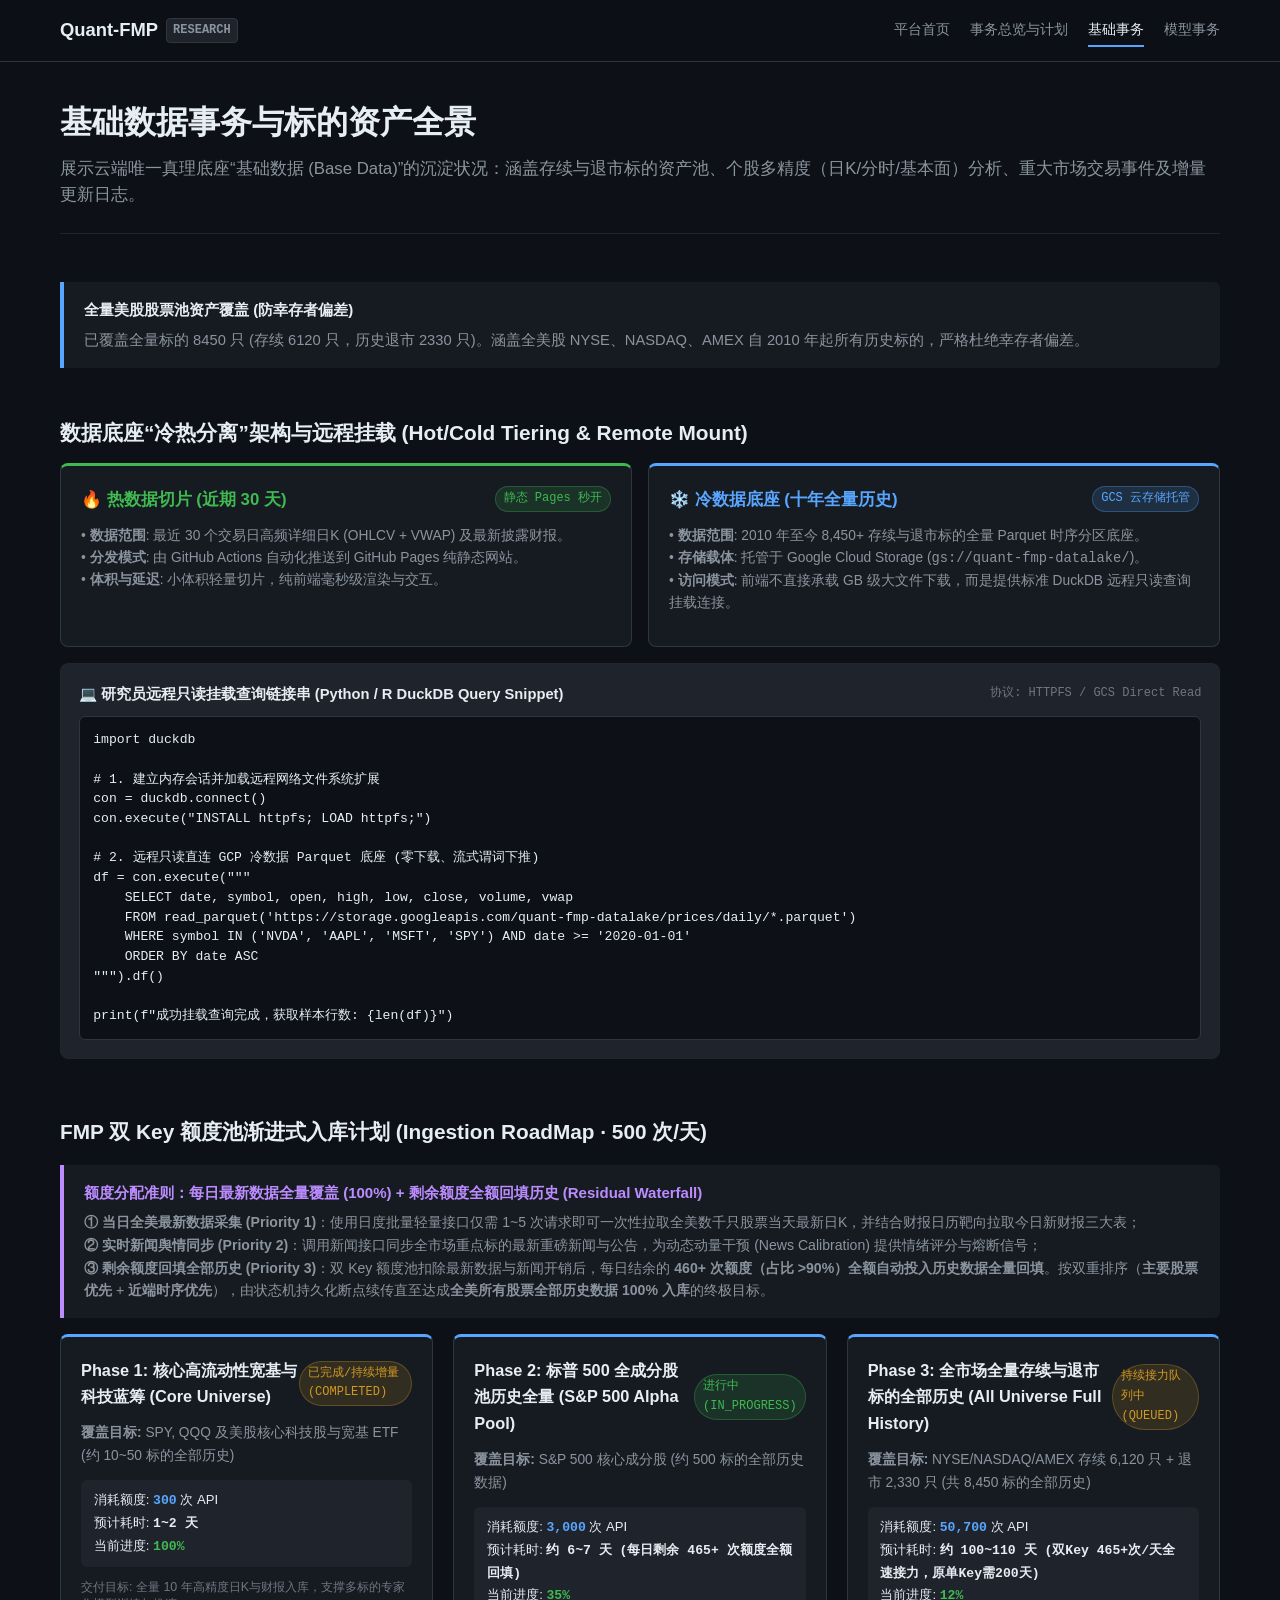
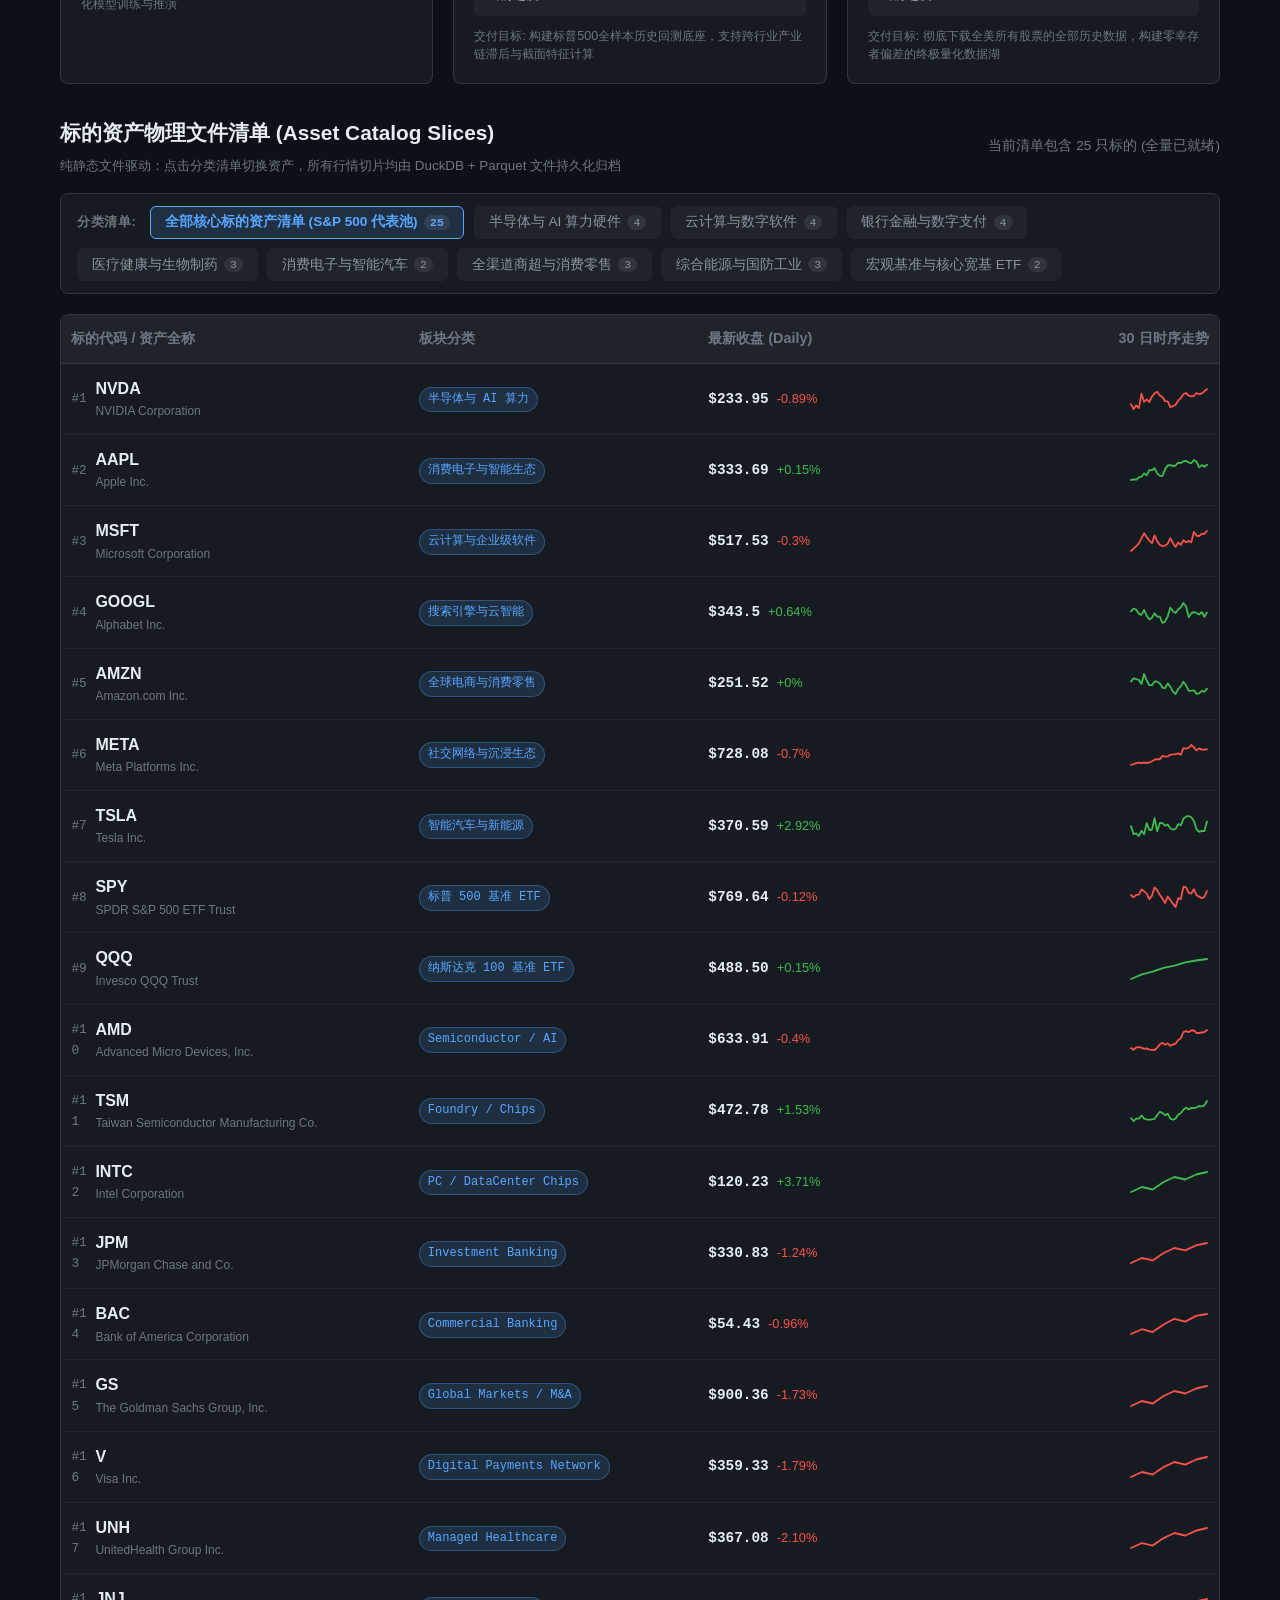
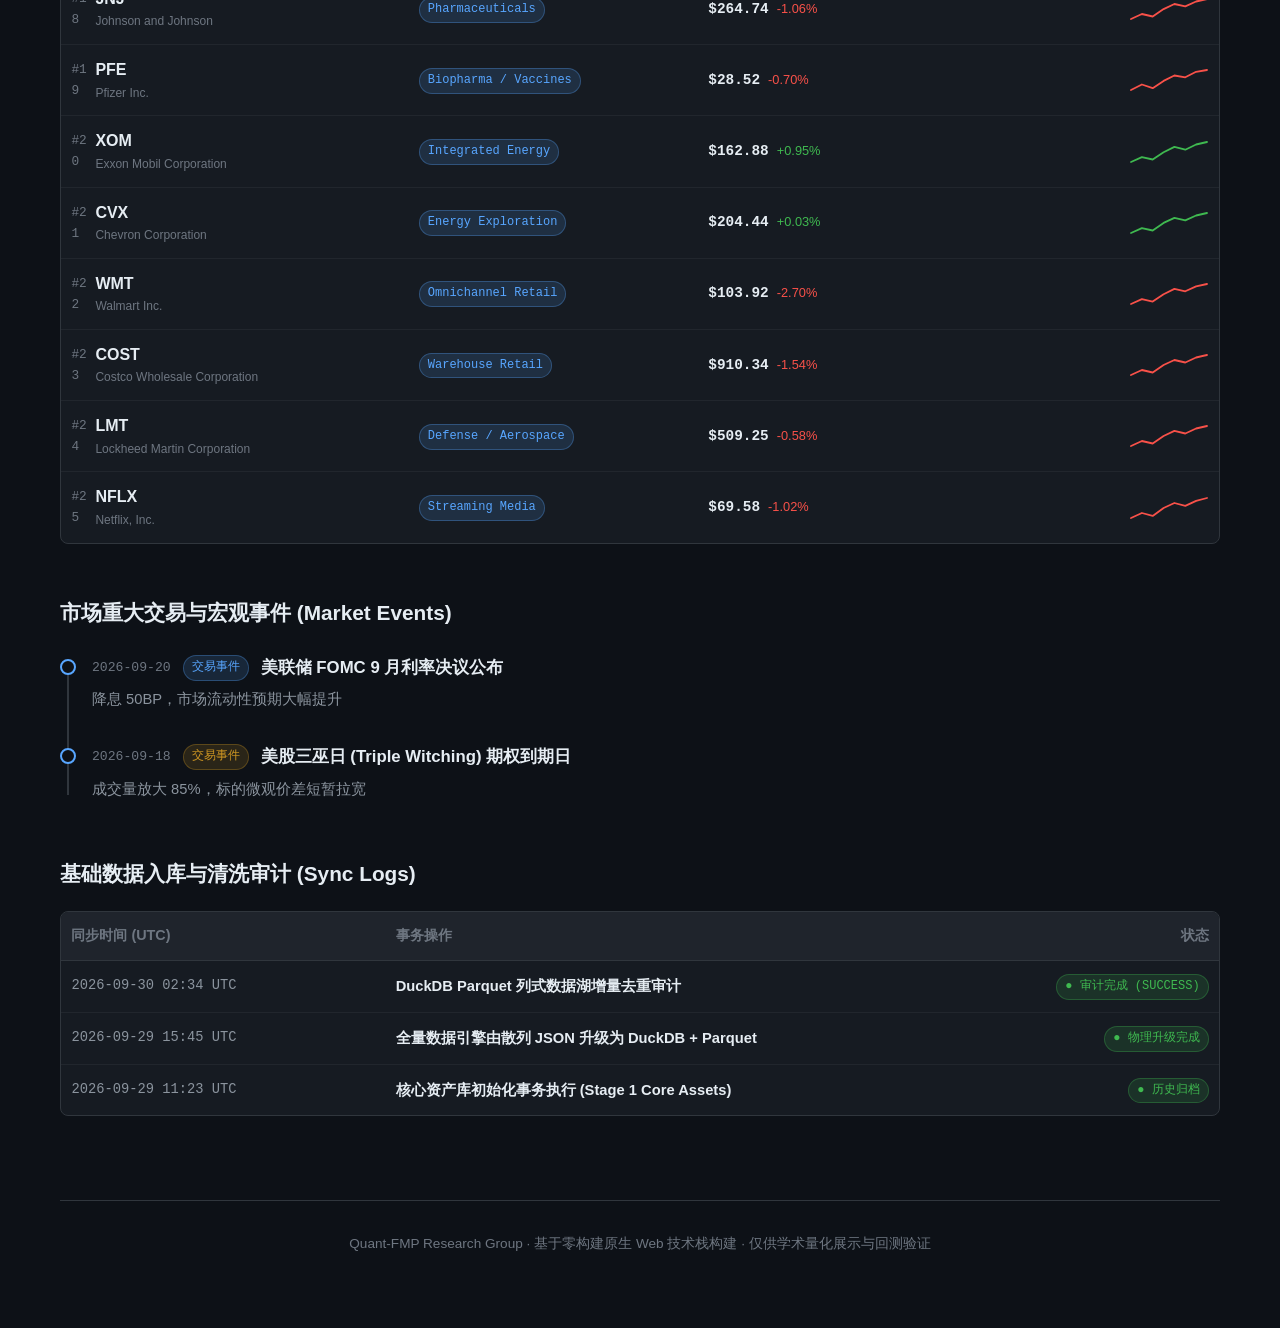
==== base-data-transactions.html @ fae8eb9c "feat: initial release of Quant-FMP UI static dashboard" ====
<!DOCTYPE html>
<html lang="zh-CN">
<head>
  <meta charset="UTF-8">
  <meta name="viewport" content="width=device-width, initial-scale=1.0">
  <title>基础事务报告 - Quant-FMP Research</title>
  <link rel="icon" type="image/svg+xml" href="assets/favicon.svg">
  <link rel="stylesheet" href="assets/css/style.css?v=20261001_v1">
  <link rel="stylesheet" href="assets/css/components.css?v=20261001_v1">
  <link rel="stylesheet" href="assets/css/responsive.css?v=20261001_v1">
</head>
<body>
  <header class="site-header">
    <div class="nav-container">
      <a href="index.html" class="brand-logo">Quant-FMP <span>RESEARCH</span></a>
      <button class="menu-toggle" id="menuToggle" aria-label="展开导航菜单">☰</button>
      <nav class="nav-links" id="navLinks">
        <a href="index.html" class="nav-item">平台首页</a>
        <a href="transactions.html" class="nav-item">事务总览与计划</a>
        <a href="base-data-transactions.html" class="nav-item active">基础事务</a>
        <a href="model-transactions.html" class="nav-item">模型事务</a>
      </nav>
    </div>
  </header>

  <main class="docs-container">
    <article class="content-stream">
      <section class="article-header">
        <h1 class="article-title">基础数据事务与标的资产全景</h1>
        <p class="article-subtitle">
          展示云端唯一真理底座“基础数据 (Base Data)”的沉淀状况：涵盖存续与退市标的资产池、个股多精度（日K/分时/基本面）分析、重大市场交易事件及增量更新日志。
        </p>
      </section>

      <!-- 标的池覆盖说明 -->
      <section>
        <div class="callout">
          <div class="callout-title">全量美股股票池资产覆盖 (防幸存者偏差)</div>
          <p id="universeCoverageText">
            已覆盖 NYSE、NASDAQ、AMEX 全量存续标的 6,120 只，以及历史退市标的 2,330 只，完整记录其退市时点与最后成交价，确保历史回测具备 100% 真实截面。
          </p>
        </div>
      </section>

      <!-- 存储冷热分离与远程挂载架构面板 -->
      <section>
        <h2 style="font-size:1.3rem; margin-bottom:0.75rem; color:var(--text-primary);">数据底座“冷热分离”架构与远程挂载 (Hot/Cold Tiering & Remote Mount)</h2>
        <div class="compare-metric-grid" style="grid-template-columns: repeat(auto-fit, minmax(320px, 1fr)); gap:1rem; margin-bottom:1rem;">
          <div class="card" style="border-top:3px solid var(--color-success);">
            <div class="card-header">
              <span class="card-title" style="color:var(--color-success); font-size:1.05rem;">🔥 热数据切片 (近期 30 天)</span>
              <span class="badge badge-green">静态 Pages 秒开</span>
            </div>
            <p style="font-size:0.86rem; color:var(--text-secondary); line-height:1.6; margin-bottom:0.75rem;">
              • <strong>数据范围</strong>: 最近 30 个交易日高频详细日K (OHLCV + VWAP) 及最新披露财报。<br/>
              • <strong>分发模式</strong>: 由 GitHub Actions 自动化推送到 GitHub Pages 纯静态网站。<br/>
              • <strong>体积与延迟</strong>: 小体积轻量切片，纯前端毫秒级渲染与交互。
            </p>
          </div>

          <div class="card" style="border-top:3px solid var(--color-accent);">
            <div class="card-header">
              <span class="card-title" style="color:var(--color-accent); font-size:1.05rem;">❄️ 冷数据底座 (十年全量历史)</span>
              <span class="badge badge-blue">GCS 云存储托管</span>
            </div>
            <p style="font-size:0.86rem; color:var(--text-secondary); line-height:1.6; margin-bottom:0.75rem;">
              • <strong>数据范围</strong>: 2010 年至今 8,450+ 存续与退市标的全量 Parquet 时序分区底座。<br/>
              • <strong>存储载体</strong>: 托管于 Google Cloud Storage (<code>gs://quant-fmp-datalake/</code>)。<br/>
              • <strong>访问模式</strong>: 前端不直接承载 GB 级大文件下载，而是提供标准 DuckDB 远程只读查询挂载连接。
            </p>
          </div>
        </div>

        <div style="background:var(--bg-subtle); border:1px solid var(--border-muted); border-radius:8px; padding:1.1rem; margin-bottom:1.5rem;">
          <div style="display:flex; justify-content:space-between; align-items:center; margin-bottom:0.6rem; flex-wrap:wrap; gap:0.5rem;">
            <div style="font-size:0.92rem; font-weight:700; color:var(--text-primary);">
              💻 研究员远程只读挂载查询链接串 (Python / R DuckDB Query Snippet)
            </div>
            <span style="font-size:0.75rem; color:var(--text-muted); font-family:var(--font-mono);">协议: HTTPFS / GCS Direct Read</span>
          </div>
          <pre style="background:var(--bg-canvas); border:1px solid var(--border-default); border-radius:6px; padding:0.85rem; font-size:0.82rem; color:var(--text-primary); overflow-x:auto; margin:0; line-height:1.5; font-family:var(--font-mono);"><code>import duckdb

# 1. 建立内存会话并加载远程网络文件系统扩展
con = duckdb.connect()
con.execute("INSTALL httpfs; LOAD httpfs;")

# 2. 远程只读直连 GCP 冷数据 Parquet 底座 (零下载、流式谓词下推)
df = con.execute("""
    SELECT date, symbol, open, high, low, close, volume, vwap
    FROM read_parquet('https://storage.googleapis.com/quant-fmp-datalake/prices/daily/*.parquet')
    WHERE symbol IN ('NVDA', 'AAPL', 'MSFT', 'SPY') AND date >= '2020-01-01'
    ORDER BY date ASC
""").df()

print(f"成功挂载查询完成，获取样本行数: {len(df)}")</code></pre>
        </div>
      </section>

      <!-- 免费额度三阶段渐进式入库计划 -->
      <section>
        <h2 style="font-size:1.3rem; margin-bottom:0.75rem; color:var(--text-primary);">FMP 双 Key 额度池渐进式入库计划 (Ingestion RoadMap · 500 次/天)</h2>
        <div class="callout" style="border-left-color: var(--color-purple); margin-bottom:1rem;">
          <div class="callout-title" style="color:var(--color-purple);">额度分配准则：每日最新数据全量覆盖 (100%) + 剩余额度全额回填历史 (Residual Waterfall)</div>
          <p style="font-size:0.88rem; line-height:1.6;">
            <strong>① 当日全美最新数据采集 (Priority 1)</strong>：使用日度批量轻量接口仅需 1~5 次请求即可一次性拉取全美数千只股票当天最新日K，并结合财报日历靶向拉取今日新财报三大表；<br>
            <strong>② 实时新闻舆情同步 (Priority 2)</strong>：调用新闻接口同步全市场重点标的最新重磅新闻与公告，为动态动量干预 (News Calibration) 提供情绪评分与熔断信号；<br>
            <strong>③ 剩余额度回填全部历史 (Priority 3)</strong>：双 Key 额度池扣除最新数据与新闻开销后，每日结余的 <strong>460+ 次额度（占比 >90%）全额自动投入历史数据全量回填</strong>。按双重排序（<strong>主要股票优先</strong> + <strong>近端时序优先</strong>），由状态机持久化断点续传直至达成<strong>全美所有股票全部历史数据 100% 入库</strong>的终极目标。
          </p>
        </div>
        <div class="grid-cards" id="ingestionPlanContainer">
          <!-- 由 JS 渲染 -->
        </div>
      </section>

      <!-- 重点标的多精度展示面板（静态分类清单目录化） -->
      <section>
        <div style="display:flex; justify-content:space-between; align-items:center; flex-wrap:wrap; gap:0.5rem; margin-bottom:1rem;">
          <div>
            <h2 style="font-size:1.3rem; color:var(--text-primary); margin:0;">标的资产物理文件清单 (Asset Catalog Slices)</h2>
            <div style="font-size:0.84rem; color:var(--text-muted); margin-top:0.25rem;">
              纯静态文件驱动：点击分类清单切换资产，所有行情切片均由 DuckDB + Parquet 文件持久化归档
            </div>
          </div>
          <span style="font-size:0.85rem; color:var(--text-muted);" id="stockFilterCount">正在加载清单文件...</span>
        </div>

        <!-- 纯静态分类清单切换栏 (无任何搜索框) -->
        <div class="catalog-nav-bar" id="catalogNavBar">
          <span class="catalog-nav-label">资产分类清单:</span>
          <!-- 由 JS 根据 JSON 中的 catalogs 数组渲染 -->
        </div>

        <!-- 结构化标的切片文件目录表格 -->
        <div class="table-wrapper">
          <table class="data-table">
            <thead>
              <tr>
                <th style="width:30%;">标的代码 / 资产全称</th>
                <th style="width:25%;">板块分类</th>
                <th style="width:25%;">最新收盘 (Daily)</th>
                <th style="width:20%; text-align:right;">30 日时序走势</th>
              </tr>
            </thead>
            <tbody id="stocksTableBody">
              <tr><td colspan="4" style="text-align:center; color:var(--text-muted); padding:1.5rem;">正在从 base_data_summary.json 加载标的清单...</td></tr>
            </tbody>
          </table>
        </div>
      </section>

      <!-- 市场重大交易事件 -->
      <section>
        <h2 style="font-size:1.3rem; margin-bottom:0.75rem; color:var(--text-primary);">市场重大交易与宏观事件 (Market Events)</h2>
        <div class="timeline" id="eventsTimeline">
          <!-- 由 JS 渲染 -->
        </div>
      </section>

      <!-- 基础数据更新流水日志 -->
      <section>
        <h2 style="font-size:1.3rem; margin-bottom:0.75rem; color:var(--text-primary);">基础数据入库与清洗审计 (Sync Logs)</h2>
        <div class="table-wrapper">
          <table class="data-table">
            <thead>
              <tr>
                <th style="width:28%;">同步时间 (UTC)</th>
                <th style="width:52%;">事务操作</th>
                <th style="width:20%; text-align:right;">状态</th>
              </tr>
            </thead>
            <tbody id="syncLogsBody">
              <!-- 由 JS 渲染 -->
            </tbody>
          </table>
        </div>
      </section>
    </article>

    <footer class="site-footer">
      <p>Quant-FMP Research Group · 基于零构建原生 Web 技术栈构建 · 仅供学术量化展示与回测验证</p>
    </footer>
  </main>

  <script type="module">
    import { fetchStaticData, generateSparklineSVG, setupMobileNav, createModal } from './assets/js/utils.js?v=20261001_v1';
    setupMobileNav();

    const stockModal = createModal('stockDetailModal');

    async function initPage() {
      const data = await fetchStaticData('base_data_summary.json');
      if (!data) return;

      if (data.universe_summary) {
        document.getElementById('universeCoverageText').innerText = 
          `已覆盖全量标的 ${data.universe_summary.total_symbols} 只 (存续 ${data.universe_summary.active_stocks} 只，历史退市 ${data.universe_summary.delisted_stocks} 只)。${data.universe_summary.coverage_description}`;
      }

      if (data.ingestion_plan && data.ingestion_plan.phases) {
        const pContainer = document.getElementById('ingestionPlanContainer');
        pContainer.innerHTML = data.ingestion_plan.phases.map(p => {
          let badgeClass = 'badge-blue';
          if (p.status.includes('IN_PROGRESS') || p.status.includes('进行中')) badgeClass = 'badge-green';
          else if (p.status.includes('PLANNED') || p.status.includes('计划中')) badgeClass = 'badge-purple';
          else badgeClass = 'badge-amber';

          return `
            <div class="card" style="border-top: 3px solid var(--color-accent);">
              <div class="card-header">
                <span class="card-title" style="font-size:1.02rem;">${p.phase_id}: ${p.name}</span>
                <span class="badge ${badgeClass}">${p.status}</span>
              </div>
              <p style="color:var(--text-secondary); font-size:0.86rem; margin-bottom:0.75rem;">
                <strong>覆盖目标:</strong> ${p.scope}
              </p>
              <div style="background:var(--bg-subtle); padding:0.6rem 0.8rem; border-radius:6px; font-size:0.82rem; margin-bottom:0.75rem;">
                <div>消耗额度: <strong class="tabular-numbers" style="color:var(--color-accent);">${p.calls_required.toLocaleString()}</strong> 次 API</div>
                <div>预计耗时: <strong class="tabular-numbers">${p.days_needed}</strong></div>
                <div>当前进度: <strong class="tabular-numbers" style="color:var(--color-success);">${p.progress_pct}</strong></div>
              </div>
              <p style="color:var(--text-muted); font-size:0.78rem; line-height:1.4;">
                交付目标: ${p.deliverable}
              </p>
            </div>
          `;
        }).join('');
      }

      // 标的清单目录渲染与交互切换 (纯静态文件驱动)
      const catalogs = data.catalogs || [{ id: 'ALL', name: '全部核心标的资产清单', count: 9 }];
      const allStocks = data.stock_catalog_items || data.featured_stocks || [];
      const catalogNav = document.getElementById('catalogNavBar');
      const tbody = document.getElementById('stocksTableBody');
      const countEl = document.getElementById('stockFilterCount');

      let currentCatalogId = 'ALL';

      // 渲染分类清单切换按钮
      catalogNav.innerHTML = `
        <span class="catalog-nav-label">分类清单:</span>
        ${catalogs.map(cat => `
          <button class="catalog-pill ${cat.id === 'ALL' ? 'active' : ''}" data-cat="${cat.id}">
            <span>${cat.name}</span>
            <span class="catalog-pill-count">${cat.count}</span>
          </button>
        `).join('')}
      `;

      function renderStocksTable(stocks) {
        countEl.innerText = `当前清单包含 ${stocks.length} 只标的 (全量已就绪)`;
        if (stocks.length === 0) {
          tbody.innerHTML = `<tr><td colspan="6" style="text-align:center; color:var(--text-muted); padding:2rem;">该分类清单暂无标的切片</td></tr>`;
          return;
        }

        tbody.innerHTML = stocks.map((s, idx) => {
          const isUp = s.daily.change_pct.startsWith('+');
          const color = isUp ? '#3FB950' : '#F85149';
          const sparklineSVG = generateSparklineSVG(s.daily.sparkline_30d, color);
          const parquetPath = s.parquet_file || `data/base_data/prices/daily/${s.symbol}.parquet`;

          return `
            <tr class="clickable-row" data-sym="${s.symbol}" title="点击查看【${s.symbol}】行情、基本面与底层存储详情">
              <td>
                <div style="display:flex; align-items:center; gap:0.5rem;">
                  <span class="tabular-numbers" style="color:var(--text-muted); font-size:0.8rem; width:16px;">#${idx + 1}</span>
                  <div>
                    <div style="font-weight:700; color:var(--text-primary); font-size:1rem;">${s.symbol}</div>
                    <div style="font-size:0.75rem; color:var(--text-muted);">${s.name}</div>
                  </div>
                </div>
              </td>
              <td><span class="badge badge-blue">${s.sector}</span></td>
              <td>
                <span class="tabular-numbers" style="font-weight:600;">${s.daily.price}</span>
                <span style="color:${color}; font-size:0.8rem; margin-left:4px;">${s.daily.change_pct}</span>
              </td>
              <td style="text-align:right;">${sparklineSVG}</td>
            </tr>
          `;
        }).join('');

        // 绑定整行点击弹窗事件
        tbody.querySelectorAll('tr.clickable-row').forEach(row => {
          row.addEventListener('click', () => {
            const sym = row.getAttribute('data-sym');
            const stock = allStocks.find(item => item.symbol === sym);
            if (stock) showStockDetailModal(stock);
          });
        });
      }

      // 绑定分类清单点击事件
      catalogNav.querySelectorAll('.catalog-pill').forEach(btn => {
        btn.addEventListener('click', () => {
          catalogNav.querySelectorAll('.catalog-pill').forEach(b => b.classList.remove('active'));
          btn.classList.add('active');
          const catId = btn.getAttribute('data-cat');
          currentCatalogId = catId;
          const filtered = (catId === 'ALL') ? allStocks : allStocks.filter(s => s.catalog_id === catId);
          renderStocksTable(filtered);
        });
      });

      renderStocksTable(allStocks);

      // 个股详情全景弹窗逻辑
      function showStockDetailModal(stock) {
        const titleHtml = `
          <span>${stock.symbol} · ${stock.name}</span>
          <span class="badge badge-purple">${stock.sector}</span>
        `;

        const tabs = [
          { id: 'tab_overview', label: '① 行情切片与分时' },
          { id: 'tab_fundamental', label: '② 基本面三大表' },
          { id: 'tab_storage', label: '③ 存储底座与审计' }
        ];

        const bodyHtml = `
          <!-- Tab 1: 行情切片 -->
          <div class="modal-tab-pane" id="tab_overview" style="display:block;">
            <div class="compare-metric-grid" style="margin-bottom:1.25rem;">
              <div class="compare-metric-card">
                <div class="compare-metric-label">最新收盘价</div>
                <div class="compare-metric-value" style="color:var(--text-primary);">${stock.daily.price}</div>
              </div>
              <div class="compare-metric-card">
                <div class="compare-metric-label">日度涨跌幅</div>
                <div class="compare-metric-value" style="color:${stock.daily.change_pct.startsWith('+') ? '#3FB950' : '#F85149'};">${stock.daily.change_pct}</div>
              </div>
              <div class="compare-metric-card">
                <div class="compare-metric-label">成交量 (Volume)</div>
                <div class="compare-metric-value" style="color:var(--text-primary);">${stock.daily.volume}</div>
              </div>
              <div class="compare-metric-card">
                <div class="compare-metric-label">20日已实现波动率</div>
                <div class="compare-metric-value" style="color:var(--color-warning);">${stock.daily.volatility_20d}</div>
              </div>
            </div>

            <h4 style="font-size:0.95rem; margin-bottom:0.5rem; color:var(--text-primary);">高频分时采样 (Intraday VWAP)</h4>
            <div style="background:var(--bg-subtle); padding:1rem; border-radius:8px; font-size:0.88rem; line-height:1.6;">
              <div>• 采样精度: <strong>${stock.intraday.interval}</strong> 窗口</div>
              <div>• VWAP 成交量加权均价: <strong>${stock.intraday.vwap}</strong></div>
              <div>• 当日区间: 最高 <strong>${stock.intraday.high}</strong> / 最低 <strong>${stock.intraday.low}</strong></div>
            </div>
          </div>

          <!-- Tab 2: 财务基本面 -->
          <div class="modal-tab-pane" id="tab_fundamental" style="display:none;">
            <div class="callout" style="margin-top:0;">
              <div class="callout-title">SEC 官方披露时间戳 (防前视偏差已校验)</div>
              <p>官方对齐时间: <strong style="color:var(--color-success);">${stock.fundamental.filing_accepted_date}</strong>。所有财务指标仅在 SEC 正式 Accepted 后进入时序回测特征宽表。</p>
            </div>
            <div class="table-wrapper" style="margin-top:1rem;">
              <table class="data-table">
                <thead>
                  <tr><th>核心财务项目</th><th>最新数值</th><th>时序评价</th></tr>
                </thead>
                <tbody>
                  <tr><td>TTM 营业总收入</td><td class="tabular-numbers"><strong>${stock.fundamental.revenue_ttm}</strong></td><td><span class="badge badge-green">高速成长</span></td></tr>
                  <tr><td>TTM 净利润</td><td class="tabular-numbers"><strong>${stock.fundamental.net_income}</strong></td><td><span class="badge badge-blue">盈利健康</span></td></tr>
                  <tr><td>市盈率估值 (PE Ratio)</td><td class="tabular-numbers"><strong>${stock.fundamental.pe_ratio}</strong></td><td><span class="badge badge-purple">动态分位数估值</span></td></tr>
                </tbody>
              </table>
            </div>
          </div>

          <!-- Tab 3: 存储与审计 -->
          <div class="modal-tab-pane" id="tab_storage" style="display:none;">
            <div style="background:var(--bg-subtle); padding:1rem; border-radius:8px; font-size:0.85rem; font-family:var(--font-mono);">
              <div style="margin-bottom:0.5rem; color:var(--color-accent);">// 列式数据湖元数据摘要</div>
              <div>存储格式: Apache Parquet (Zstandard 列式物理压缩)</div>
              <div>持久化路径: data/base_data/prices/daily/${stock.symbol}.parquet</div>
              <div>主键约束: [symbol, date] 严格唯一去重</div>
              <div>DuckDB 全局视图: SELECT * FROM daily_prices_v WHERE symbol = '${stock.symbol}'</div>
              <div>去重审计状态: 100% 通过防重入断点校验</div>
            </div>
          </div>
        `;

        const footerHtml = `
          <a href="model-transactions.html?symbol=${stock.symbol}&compare=true" class="btn-primary">
            🚀 展开该标的与模型预测对比 (Compare Models)
          </a>
          <button class="btn-secondary" onclick="document.getElementById('stockDetailModal_close').click()">关闭</button>
        `;

        stockModal.open(titleHtml, bodyHtml, { tabs, footer: footerHtml });
      }

      if (data.market_events && data.market_events.length > 0) {
        const eContainer = document.getElementById('eventsTimeline');
        eContainer.innerHTML = data.market_events.map(e => `
          <div class="timeline-item">
            <div class="timeline-dot"></div>
            <div class="timeline-header">
              <span class="timeline-date">${e.date}</span>
              <span class="badge ${e.tag_class || 'badge-blue'}">交易事件</span>
              <span class="timeline-title">${e.event}</span>
            </div>
            <div class="timeline-body">${e.impact}</div>
          </div>
        `).join('');
      }

      const syncLogModal = createModal('syncLogDetailModal');

      if (data.data_sync_history && data.data_sync_history.length > 0) {
        const sBody = document.getElementById('syncLogsBody');
        sBody.innerHTML = data.data_sync_history.map((h, idx) => `
          <tr class="clickable-row" data-idx="${idx}" title="点击查看【${h.action}】完整入库与清洗审计详情">
            <td class="tabular-numbers" style="font-size:0.86rem; color:var(--text-secondary);">${h.timestamp}</td>
            <td>
              <strong style="color:var(--text-primary); font-size:0.92rem;">${h.action}</strong>
            </td>
            <td style="text-align:right;">
              <span class="badge badge-green" style="font-size:0.75rem;">● ${h.status}</span>
            </td>
          </tr>
        `).join('');

        // 绑定整行点击打开审计详情弹窗
        sBody.querySelectorAll('tr.clickable-row').forEach(row => {
          row.addEventListener('click', () => {
            const idx = parseInt(row.getAttribute('data-idx'), 10);
            const item = data.data_sync_history[idx];
            if (item) {
              showSyncLogModal(item);
            }
          });
        });
      }

      function showSyncLogModal(log) {
        const titleHtml = `
          <span>基础数据入库与清洗审计 · 详细日志</span>
          <span class="badge badge-green">${log.status}</span>
        `;

        const bodyHtml = `
          <div style="display:flex; flex-direction:column; gap:1.25rem;">
            <div class="compare-metric-grid">
              <div class="compare-metric-card">
                <div class="compare-metric-label">同步完成时间 (UTC)</div>
                <div class="compare-metric-value" style="font-size:1.02rem; color:var(--text-primary);">${log.timestamp}</div>
              </div>
              <div class="compare-metric-card">
                <div class="compare-metric-label">审计校验状态</div>
                <div class="compare-metric-value" style="font-size:1.02rem; color:var(--color-success);">● ${log.status}</div>
              </div>
            </div>

            <div>
              <h4 style="font-size:0.95rem; margin-bottom:0.5rem; color:var(--text-primary);">事务操作名称</h4>
              <div style="background:var(--bg-subtle); padding:0.85rem 1rem; border-radius:6px; font-weight:600; color:var(--color-accent); font-size:0.95rem;">
                ${log.action}
              </div>
            </div>

            <div>
              <h4 style="font-size:0.95rem; margin-bottom:0.5rem; color:var(--text-primary);">审计结果与落盘记录详情 (Audit Details)</h4>
              <div style="background:var(--bg-subtle); padding:1.2rem; border-radius:8px; border:1px solid var(--border-default); font-size:0.9rem; line-height:1.7; color:var(--text-primary);">
                ${log.records_added}
              </div>
            </div>

            <div style="background:rgba(88,166,255,0.06); padding:1rem; border-radius:8px; border:1px solid var(--border-muted); font-size:0.82rem; color:var(--text-secondary); font-family:var(--font-mono);">
              <div>[STORAGE] 物理引擎: DuckDB + Apache Parquet (Zstandard 列式物理压缩)</div>
              <div>[CONSISTENCY] 幂等性断点校验: 100% 通过防重入验证</div>
              <div>[LOOKAHEAD] 防前视偏差审计: 财务 Accepted 时间戳严格对齐</div>
            </div>
          </div>
        `;

        const footerHtml = `
          <button class="btn-secondary" onclick="document.getElementById('syncLogDetailModal_close').click()">关闭</button>
        `;

        syncLogModal.open(titleHtml, bodyHtml, { footer: footerHtml });
      }
    }
    initPage();
  </script>
</body>
</html>
---- assets/css/style.css ----
/* ==============================================================================
   Quant-FMP Research - 全局视觉与现代技术博客文档样式表 (style.css)
   完全采纳方案 A：零构建原生现代 CSS，使用标准自定义属性管理调色板与排版
   ============================================================================== */

:root {
  /* 基础背景与面板色阶 */
  --bg-canvas: #0D1117;
  --bg-surface: #161B22;
  --bg-subtle: #1F242C;
  --border-default: #30363D;
  --border-muted: #21262D;

  /* 文字色阶 */
  --text-primary: #E6EDF3;
  --text-secondary: #8B949E;
  --text-muted: #6E7681;

  /* 品牌与状态高亮 */
  --color-accent: #58A6FF;
  --color-success: #3FB950;
  --color-warning: #D29922;
  --color-danger: #F85149;
  --color-purple: #BC8CFF;

  /* 字体族 */
  --font-sans: 'Inter', -apple-system, BlinkMacSystemFont, "Segoe UI", Helvetica, Arial, sans-serif;
  --font-mono: 'JetBrains Mono', 'Fira Code', 'Roboto Mono', monospace;

  /* 排版尺寸与行高 */
  --line-height-normal: 1.65;
  --max-content-width: 1200px;
}

/* 基础重置 */
*, *::before, *::after {
  box-sizing: border-box;
  margin: 0;
  padding: 0;
}

body {
  background-color: var(--bg-canvas);
  color: var(--text-primary);
  font-family: var(--font-sans);
  line-height: var(--line-height-normal);
  font-size: 15px;
  -webkit-font-smoothing: antialiased;
  -moz-osx-font-smoothing: grayscale;
  scrollbar-width: thin;
  scrollbar-color: var(--border-default) var(--bg-canvas);
}

/* 全局优雅暗色滚动条 */
::-webkit-scrollbar {
  width: 8px;
  height: 8px;
}
::-webkit-scrollbar-track {
  background: var(--bg-canvas);
}
::-webkit-scrollbar-thumb {
  background: var(--border-default);
  border-radius: 4px;
}
::-webkit-scrollbar-thumb:hover {
  background: var(--text-muted);
}

/* 链接样式 */
a {
  color: var(--color-accent);
  text-decoration: none;
  transition: opacity 0.2s ease;
}
a:hover {
  text-decoration: underline;
  opacity: 0.85;
}

/* 顶栏固定导航 */
.site-header {
  position: sticky;
  top: 0;
  z-index: 100;
  background-color: rgba(13, 17, 23, 0.85);
  backdrop-filter: blur(12px);
  -webkit-backdrop-filter: blur(12px);
  border-bottom: 1px solid var(--border-default);
}

.nav-container {
  max-width: var(--max-content-width);
  margin: 0 auto;
  padding: 0.85rem 1.25rem;
  display: flex;
  align-items: center;
  justify-content: space-between;
}

.brand-logo {
  font-weight: 700;
  font-size: 1.15rem;
  color: var(--text-primary);
  display: flex;
  align-items: center;
  gap: 0.5rem;
  text-decoration: none !important;
}
.brand-logo span {
  font-size: 0.75rem;
  padding: 2px 6px;
  background-color: var(--bg-subtle);
  border: 1px solid var(--border-default);
  border-radius: 4px;
  color: var(--text-secondary);
  font-family: var(--font-mono);
}

.nav-links {
  display: flex;
  gap: 1.25rem;
}

.nav-item {
  color: var(--text-secondary);
  font-size: 0.9rem;
  font-weight: 500;
  padding: 4px 0;
  border-bottom: 2px solid transparent;
  transition: all 0.2s ease;
}
.nav-item:hover, .nav-item.active {
  color: var(--text-primary);
  border-bottom-color: var(--color-accent);
  text-decoration: none;
}

.menu-toggle {
  display: none;
  background: none;
  border: none;
  color: var(--text-primary);
  font-size: 1.4rem;
  cursor: pointer;
}

/* 单列长文档流主体容器 */
.docs-container {
  max-width: var(--max-content-width);
  margin: 0 auto;
  padding: 2.5rem 1.25rem 5rem 1.25rem;
}

.content-stream {
  display: flex;
  flex-direction: column;
  gap: 2rem;
}

/* 博客式 Hero 引言区 */
.article-header {
  border-bottom: 1px solid var(--border-muted);
  padding-bottom: 1.5rem;
}
.article-title {
  font-size: 2rem;
  font-weight: 700;
  line-height: 1.3;
  margin-bottom: 0.75rem;
  color: var(--text-primary);
}
.article-subtitle {
  color: var(--text-secondary);
  font-size: 1.05rem;
  line-height: 1.6;
}
.article-meta {
  display: flex;
  gap: 1rem;
  margin-top: 1rem;
  font-size: 0.85rem;
  color: var(--text-muted);
  font-family: var(--font-mono);
}

/* 博客式卡片与面板 */
.card {
  background-color: var(--bg-surface);
  border: 1px solid var(--border-default);
  border-radius: 8px;
  padding: 1.25rem;
}

.card-header {
  display: flex;
  justify-content: space-between;
  align-items: center;
  margin-bottom: 0.75rem;
}
.card-title {
  font-size: 1.15rem;
  font-weight: 600;
  color: var(--text-primary);
}

/* 等宽数值与表格 */
.tabular-numbers, .num {
  font-family: var(--font-mono);
  font-variant-numeric: tabular-nums;
}

/* 页脚免责 */
.site-footer {
  margin-top: 4rem;
  padding-top: 2rem;
  border-top: 1px solid var(--border-default);
  color: var(--text-muted);
  font-size: 0.85rem;
  text-align: center;
  line-height: 1.6;
}
---- assets/css/components.css ----
/* ==============================================================================
   Quant-FMP Research - 通用组件与图文排版样式表 (components.css)
   包含时间线、状态胶囊、引用块、数据表格与横向滑动包裹
   ============================================================================== */

/* 1. 状态徽章与胶囊 (Badges & Pills) */
.badge {
  display: inline-flex;
  align-items: center;
  padding: 2px 8px;
  font-size: 0.75rem;
  font-weight: 500;
  border-radius: 9999px;
  border: 1px solid transparent;
  font-family: var(--font-mono);
}
.badge-blue {
  background-color: rgba(88, 166, 255, 0.15);
  color: var(--color-accent);
  border-color: rgba(88, 166, 255, 0.3);
}
.badge-green {
  background-color: rgba(63, 185, 80, 0.15);
  color: var(--color-success);
  border-color: rgba(63, 185, 80, 0.3);
}
.badge-amber {
  background-color: rgba(210, 153, 34, 0.15);
  color: var(--color-warning);
  border-color: rgba(210, 153, 34, 0.3);
}
.badge-red {
  background-color: rgba(248, 81, 73, 0.15);
  color: var(--color-danger);
  border-color: rgba(248, 81, 73, 0.3);
}
.badge-purple {
  background-color: rgba(188, 140, 255, 0.15);
  color: var(--color-purple);
  border-color: rgba(188, 140, 255, 0.3);
}

/* 2. 博客式引用与呼应块 (Callouts) */
.callout {
  padding: 1rem 1.25rem;
  border-left: 4px solid var(--color-accent);
  background-color: var(--bg-surface);
  border-radius: 0 6px 6px 0;
  margin: 1rem 0;
}
.callout-title {
  font-weight: 600;
  margin-bottom: 0.35rem;
  color: var(--text-primary);
  display: flex;
  align-items: center;
  gap: 0.5rem;
}
.callout p {
  color: var(--text-secondary);
  font-size: 0.92rem;
  line-height: 1.6;
}

/* 3. 重大事件与事务时间轴 (Timeline) */
.timeline {
  position: relative;
  padding-left: 2rem;
  margin: 1.5rem 0;
}
.timeline::before {
  content: "";
  position: absolute;
  left: 7px;
  top: 6px;
  bottom: 6px;
  width: 2px;
  background-color: var(--border-default);
}
.timeline-item {
  position: relative;
  margin-bottom: 2rem;
}
.timeline-item:last-child {
  margin-bottom: 0;
}
.timeline-dot {
  position: absolute;
  left: -2rem;
  top: 5px;
  width: 16px;
  height: 16px;
  border-radius: 50%;
  background-color: var(--bg-canvas);
  border: 2px solid var(--color-accent);
}
.timeline-header {
  display: flex;
  align-items: center;
  gap: 0.75rem;
  margin-bottom: 0.35rem;
}
.timeline-date {
  font-size: 0.82rem;
  font-family: var(--font-mono);
  color: var(--text-muted);
}
.timeline-title {
  font-size: 1.05rem;
  font-weight: 600;
  color: var(--text-primary);
}
.timeline-body {
  color: var(--text-secondary);
  font-size: 0.92rem;
}

/* 4. 博客式数据表格 (Clean Data Tables) - 全平台消灭横向滚动条 */
.table-wrapper {
  width: 100%;
  overflow-x: hidden !important; /* 彻底切断横向滚动条，内容通过流动自适应 */
  overflow-y: visible !important;
  border: 1px solid var(--border-default);
  border-radius: 8px;
  margin: 1.25rem 0;
  background-color: var(--bg-surface);
  scrollbar-width: none !important; /* Firefox 隐藏滚动条 */
  -ms-overflow-style: none !important; /* IE/Edge */
}
.table-wrapper::-webkit-scrollbar {
  display: none !important; /* Chrome / Edge / Safari 彻底隐藏滚动条 */
  width: 0 !important;
  height: 0 !important;
}
.data-table {
  width: 100%;
  border-collapse: collapse;
  text-align: left;
  font-size: 0.9rem;
  /* 关键：使用 fixed 布局，强制单元格在可用宽度内分配，防止内容撑宽溢出产生滚动条 */
  table-layout: fixed;
}
.data-table th {
  background-color: var(--bg-subtle);
  color: var(--text-muted);
  font-weight: 600;
  padding: 0.75rem 0.65rem;
  border-bottom: 1px solid var(--border-default);
  white-space: normal;
  word-break: break-word;
}
.data-table td {
  padding: 0.75rem 0.65rem;
  border-bottom: 1px solid var(--border-muted);
  color: var(--text-primary);
  /* 允许自然折行，防止超长文本强行撑爆宽度 */
  white-space: normal;
  word-break: break-word;
}
.data-table td.nowrap, .data-table th.nowrap {
  white-space: nowrap;
}
.data-table tr.clickable-row {
  cursor: pointer;
  transition: background-color 0.15s ease;
}
.data-table tr.clickable-row:hover td {
  background-color: rgba(88, 166, 255, 0.08) !important;
}
.data-table tr.clickable-row:active td {
  background-color: rgba(88, 166, 255, 0.15) !important;
}
.data-table tr:last-child td {
  border-bottom: none;
}
.data-table tr:hover td {
  background-color: rgba(255, 255, 255, 0.02);
}

/* 5. 导航卡片栅格 (Featured Cards) */
.grid-cards {
  display: grid;
  grid-template-columns: repeat(auto-fit, minmax(240px, 1fr));
  gap: 1.25rem;
}
.feature-card {
  display: block;
  background-color: var(--bg-surface);
  border: 1px solid var(--border-default);
  border-radius: 8px;
  padding: 1.25rem;
  text-decoration: none !important;
  transition: transform 0.2s ease, border-color 0.2s ease;
}
.feature-card:hover {
  transform: translateY(-2px);
  border-color: var(--color-accent);
}
.feature-card-title {
  color: var(--text-primary);
  font-weight: 600;
  font-size: 1.05rem;
  margin-bottom: 0.5rem;
  display: flex;
  align-items: center;
  justify-content: space-between;
}
.feature-card-desc {
  color: var(--text-secondary);
  font-size: 0.88rem;
  line-height: 1.5;
}

/* 6. 静态分类目录清单栏 (Static Category Catalog Bar) */
.catalog-nav-bar {
  display: flex;
  flex-wrap: wrap;
  gap: 0.6rem;
  align-items: center;
  margin-bottom: 1.25rem;
  background-color: var(--bg-surface);
  border: 1px solid var(--border-default);
  padding: 0.75rem 1rem;
  border-radius: 8px;
}
.catalog-nav-label {
  font-size: 0.82rem;
  font-weight: 600;
  color: var(--text-muted);
  text-transform: uppercase;
  letter-spacing: 0.05em;
  margin-right: 0.25rem;
}
.catalog-pill {
  background-color: var(--bg-subtle);
  border: 1px solid var(--border-muted);
  color: var(--text-secondary);
  font-size: 0.85rem;
  font-weight: 500;
  padding: 0.4rem 0.85rem;
  border-radius: 6px;
  cursor: pointer;
  transition: all 0.15s ease;
  display: inline-flex;
  align-items: center;
  gap: 0.4rem;
}
.catalog-pill:hover {
  color: var(--text-primary);
  border-color: var(--border-default);
}
.catalog-pill.active {
  background-color: rgba(88, 166, 255, 0.15);
  color: var(--color-accent);
  border-color: var(--color-accent);
  font-weight: 600;
}
.catalog-pill-count {
  font-size: 0.72rem;
  background-color: rgba(255, 255, 255, 0.08);
  padding: 1px 6px;
  border-radius: 9999px;
  font-family: var(--font-mono);
}

/* 7. 通用弹窗组件 (Universal Modal & Backdrop) */
.modal-backdrop {
  position: fixed;
  inset: 0;
  background-color: rgba(13, 17, 23, 0.78);
  backdrop-filter: blur(8px);
  -webkit-backdrop-filter: blur(8px);
  display: flex;
  align-items: center;
  justify-content: center;
  z-index: 1000;
  padding: 1rem;
  opacity: 0;
  pointer-events: none;
  transition: opacity 0.25s ease;
}
.modal-backdrop.active {
  opacity: 1;
  pointer-events: auto;
}
.modal-dialog {
  background-color: var(--bg-surface);
  border: 1px solid var(--border-default);
  border-radius: 12px;
  width: 95%;
  max-width: 960px;
  max-height: 88vh;
  display: flex;
  flex-direction: column;
  box-shadow: 0 20px 45px rgba(0, 0, 0, 0.6);
  transform: scale(0.96);
  transition: transform 0.25s cubic-bezier(0.16, 1, 0.3, 1);
  overflow: hidden;
}
.modal-backdrop.active .modal-dialog {
  transform: scale(1);
}
.modal-header {
  padding: 1.15rem 1.5rem;
  border-bottom: 1px solid var(--border-muted);
  display: flex;
  align-items: center;
  justify-content: space-between;
  flex-shrink: 0;
}
.modal-title {
  font-size: 1.15rem;
  font-weight: 600;
  color: var(--text-primary);
  display: flex;
  align-items: center;
  gap: 0.75rem;
}
.modal-close-btn {
  background: transparent;
  border: none;
  color: var(--text-muted);
  font-size: 1.5rem;
  line-height: 1;
  cursor: pointer;
  padding: 0.25rem 0.5rem;
  border-radius: 4px;
}
.modal-close-btn:hover {
  color: var(--text-primary);
  background-color: rgba(255, 255, 255, 0.06);
}
.modal-tabs {
  display: flex;
  gap: 0.4rem;
  padding: 0.5rem 1.25rem;
  background-color: var(--bg-subtle);
  border-bottom: 1px solid var(--border-muted);
  overflow-x: auto;
  overflow-y: hidden;
  white-space: nowrap;
  flex-shrink: 0;
  scrollbar-width: thin;
  scrollbar-color: var(--border-default) transparent;
}
.modal-tabs::-webkit-scrollbar {
  height: 4px;
}
.modal-tabs::-webkit-scrollbar-thumb {
  background: var(--border-default);
  border-radius: 4px;
}
.modal-tab-btn {
  background: transparent;
  border: 1px solid transparent;
  color: var(--text-muted);
  font-size: 0.85rem;
  font-weight: 500;
  padding: 0.45rem 0.8rem;
  border-radius: 6px;
  cursor: pointer;
  transition: all 0.15s ease;
  white-space: nowrap;
  flex-shrink: 0;
}
.modal-tab-btn:hover {
  color: var(--text-primary);
  background-color: rgba(255, 255, 255, 0.04);
}
.modal-tab-btn.active {
  color: var(--color-accent);
  background-color: rgba(88, 166, 255, 0.12);
  border-color: rgba(88, 166, 255, 0.3);
  font-weight: 600;
}
.modal-body {
  padding: 1.25rem 1.5rem;
  overflow-y: auto;
  overflow-x: hidden;
  flex: 1;
  color: var(--text-secondary);
  font-size: 0.92rem;
  line-height: 1.6;
  scrollbar-width: thin;
  scrollbar-color: var(--border-default) transparent;
}
.modal-body::-webkit-scrollbar {
  width: 6px;
}
.modal-body::-webkit-scrollbar-track {
  background: transparent;
}
.modal-body::-webkit-scrollbar-thumb {
  background: var(--border-default);
  border-radius: 4px;
}
.modal-body::-webkit-scrollbar-thumb:hover {
  background: var(--text-muted);
}
.modal-footer {
  padding: 0.85rem 1.5rem;
  border-top: 1px solid var(--border-muted);
  display: flex;
  align-items: center;
  justify-content: flex-end;
  gap: 0.75rem;
  background-color: var(--bg-subtle);
  flex-shrink: 0;
}

/* 按钮通用 */
.btn-primary {
  background-color: var(--color-accent);
  color: #0d1117;
  font-weight: 600;
  padding: 0.45rem 1rem;
  border-radius: 6px;
  border: none;
  cursor: pointer;
  font-size: 0.88rem;
  text-decoration: none;
  display: inline-flex;
  align-items: center;
  gap: 0.4rem;
  transition: opacity 0.15s ease;
}
.btn-primary:hover {
  opacity: 0.9;
}
.btn-secondary {
  background-color: transparent;
  color: var(--text-primary);
  border: 1px solid var(--border-default);
  padding: 0.45rem 1rem;
  border-radius: 6px;
  cursor: pointer;
  font-size: 0.88rem;
  text-decoration: none;
  display: inline-flex;
  align-items: center;
  gap: 0.4rem;
  transition: background-color 0.15s ease;
}
.btn-secondary:hover {
  background-color: rgba(255, 255, 255, 0.05);
}

/* 对比走势面板与对比指标块 */
.compare-container {
  display: flex;
  flex-direction: column;
  gap: 1.25rem;
}
.compare-metric-grid {
  display: grid;
  grid-template-columns: repeat(auto-fit, minmax(160px, 1fr));
  gap: 0.75rem;
}
.compare-metric-card {
  background-color: var(--bg-subtle);
  border: 1px solid var(--border-muted);
  border-radius: 8px;
  padding: 0.75rem 1rem;
}
.compare-metric-label {
  font-size: 0.75rem;
  color: var(--text-muted);
}
.compare-metric-value {
  font-size: 1.2rem;
  font-weight: 700;
  margin-top: 0.25rem;
}
---- assets/css/responsive.css ----
/* ==============================================================================
   Quant-FMP Research - 移动端与多端响应式样式表 (responsive.css)
   支持宽屏居中、平板流畅排版与手机竖屏触控体验
   ============================================================================== */

@media (max-width: 768px) {
  /* 导航栏汉堡折叠 */
  .menu-toggle {
    display: block;
  }
  .nav-links {
    display: none;
    position: absolute;
    top: 100%;
    left: 0;
    right: 0;
    background-color: var(--bg-surface);
    border-bottom: 1px solid var(--border-default);
    flex-direction: column;
    padding: 1rem 1.25rem;
    gap: 0.85rem;
    box-shadow: 0 10px 25px -5px rgba(0, 0, 0, 0.7);
  }
  .nav-links.open {
    display: flex;
  }
  .nav-item {
    font-size: 1rem;
    padding: 0.5rem 0;
  }

  /* 正文容器边距微调 */
  .docs-container {
    padding: 1.5rem 1rem 3.5rem 1rem;
  }
  .article-title {
    font-size: 1.6rem;
  }
  .article-subtitle {
    font-size: 0.95rem;
  }

  /* 时间线紧凑排版 */
  .timeline {
    padding-left: 1.5rem;
  }
  .timeline-dot {
    left: -1.5rem;
    width: 14px;
    height: 14px;
  }
  .timeline-header {
    flex-direction: column;
    align-items: flex-start;
    gap: 0.25rem;
  }

  /* 栅格卡片转为单列 */
  .grid-cards {
    grid-template-columns: 1fr !important;
  }

  /* 弹窗核心移动端纵向与全屏适配 */
  .modal-dialog {
    width: 96% !important;
    max-height: 94vh !important;
    border-radius: 10px !important;
  }
  .modal-header {
    padding: 0.85rem 1rem !important;
  }
  .modal-title {
    font-size: 1rem !important;
    flex-wrap: wrap !important;
    gap: 0.4rem !important;
  }
  .modal-body {
    padding: 1rem 0.85rem !important;
  }
  .modal-footer {
    padding: 0.75rem 1rem !important;
    flex-wrap: wrap !important;
  }
  .modal-footer .btn-primary, .modal-footer .btn-secondary {
    width: 100% !important;
    justify-content: center !important;
  }

  /* 弹窗内部所有网格/多列卡片在移动端强制转为纯纵向单列 */
  .modal-body [style*="grid-template-columns"],
  .modal-body .compare-metric-grid,
  .compare-metric-grid {
    grid-template-columns: 1fr !important;
    gap: 0.6rem !important;
  }

  /* 弹窗内的预格式化代码块与目录树 */
  .modal-body pre, .modal-body code, .modal-body .callout p {
    white-space: pre-wrap !important;
    word-break: break-all !important;
  }

  /* 弹窗顶部 Tab 标签栏移动端触摸优化 */
  .modal-tabs {
    padding: 0.4rem 0.6rem !important;
    gap: 0.3rem !important;
  }
  .modal-tab-btn {
    padding: 0.35rem 0.65rem !important;
    font-size: 0.8rem !important;
  }
}

/* 方案 B：平板及移动端全覆盖 (<1024px) 彻底消灭横向滚动条，表格转为自适应流动卡片排版 */
@media (max-width: 1024px) {
  .table-wrapper {
    overflow-x: hidden !important;
    overflow-y: visible !important;
    border: none !important;
    background: transparent !important;
    scrollbar-width: none !important;
    -ms-overflow-style: none !important;
  }
  .table-wrapper::-webkit-scrollbar {
    display: none !important;
    width: 0 !important;
    height: 0 !important;
  }
  .table-wrapper::after {
    display: none !important;
  }

  .data-table {
    display: block !important;
    width: 100% !important;
    border: none !important;
  }
  .data-table thead {
    display: none !important; /* 隐藏挤占宽度的传统表头 */
  }
  .data-table tbody {
    display: flex !important;
    flex-direction: column !important;
    gap: 0.85rem !important;
    width: 100% !important;
  }
  .data-table tr {
    display: flex !important;
    flex-wrap: wrap !important;
    align-items: center !important;
    justify-content: space-between !important;
    background-color: var(--bg-surface) !important;
    border: 1px solid var(--border-default) !important;
    border-radius: 8px !important;
    padding: 0.85rem 1rem !important;
    gap: 0.5rem 0.75rem !important;
    box-shadow: 0 2px 8px rgba(0, 0, 0, 0.2) !important;
    width: 100% !important;
    box-sizing: border-box !important;
  }
  .data-table td {
    display: flex !important;
    align-items: center !important;
    padding: 0 !important;
    border: none !important;
    white-space: normal !important;
  }
  /* 首列标的/模型ID占主要位置 */
  .data-table tr td:first-child {
    font-size: 1rem;
    font-weight: 600;
  }
  /* 末列操作提示作为明确的交互指引 */
  .data-table tr td:last-child {
    margin-left: auto;
    font-size: 0.82rem;
  }

  /* 针对弹窗内表格在移动端的进一步紧凑化处理 */
  .modal-body .data-table tr {
    padding: 0.65rem 0.85rem !important;
    gap: 0.35rem 0.6rem !important;
  }
  .modal-body .data-table td {
    font-size: 0.84rem !important;
  }
}
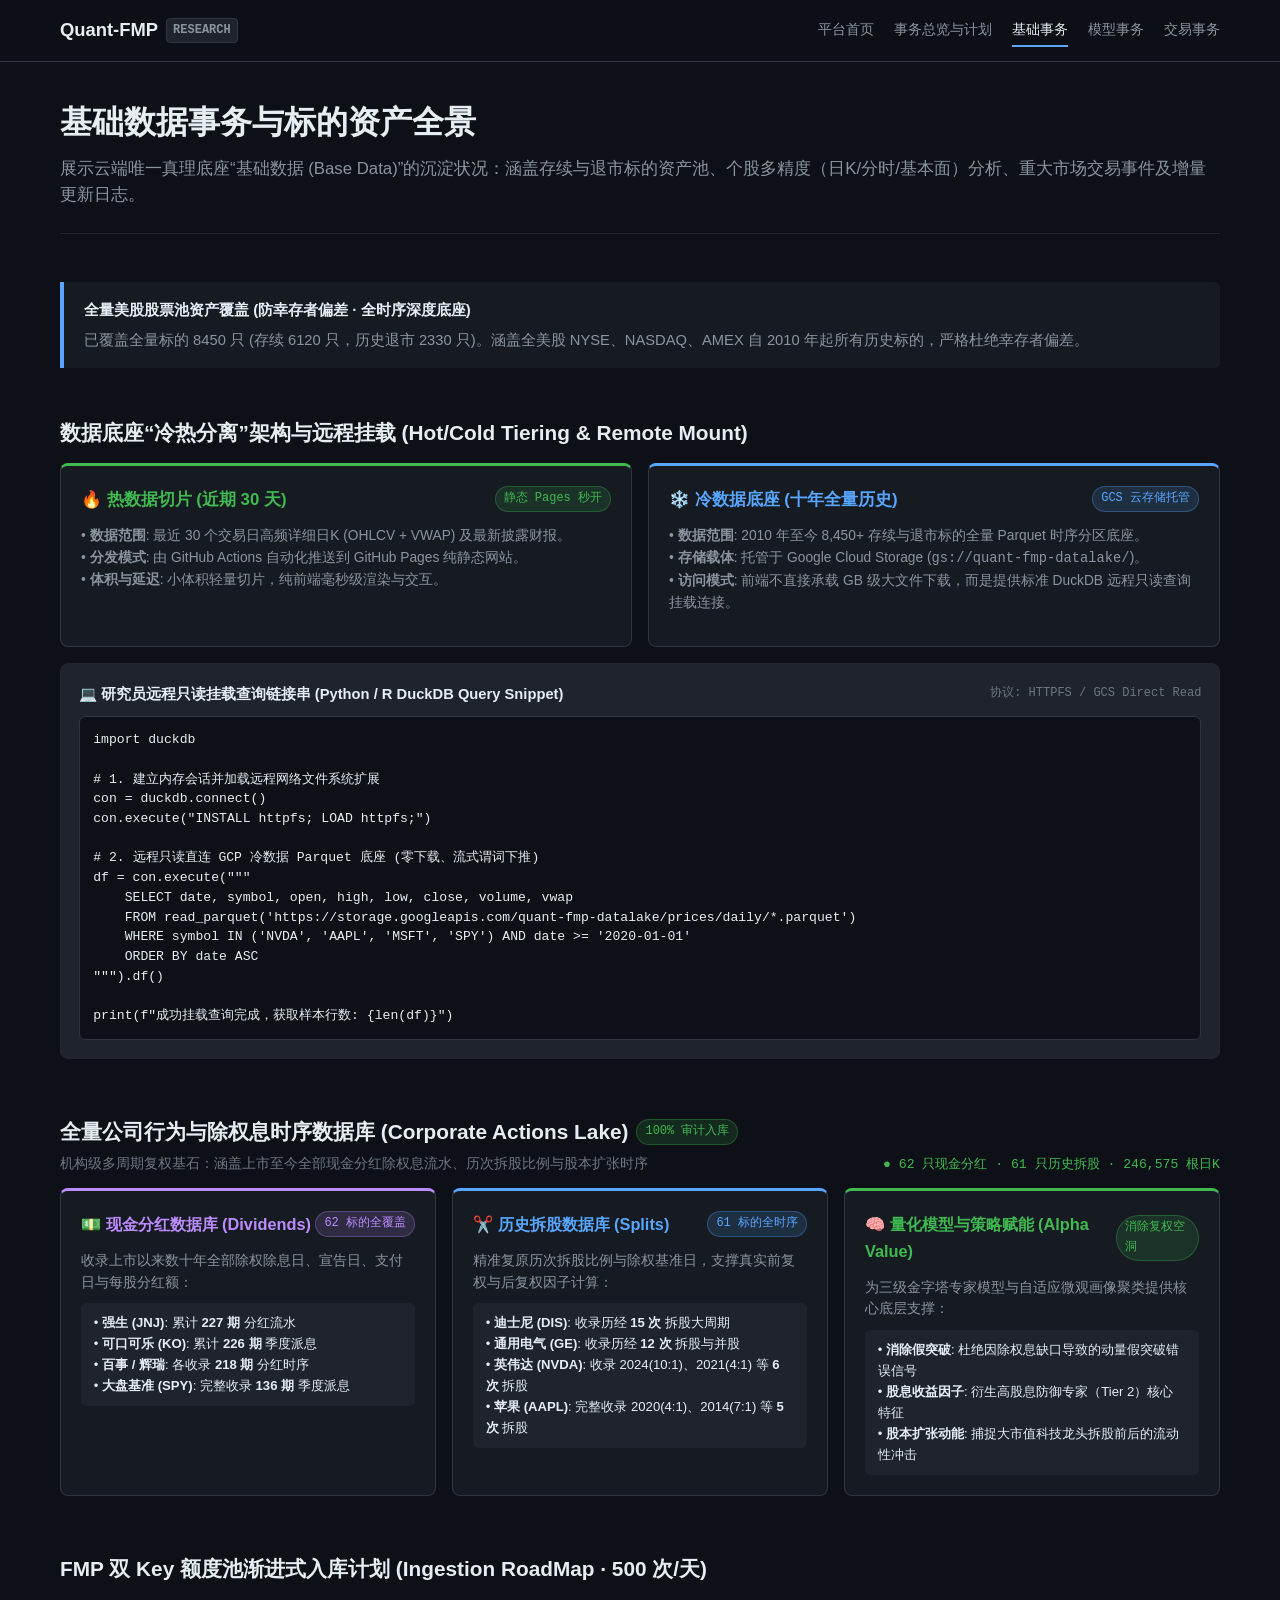
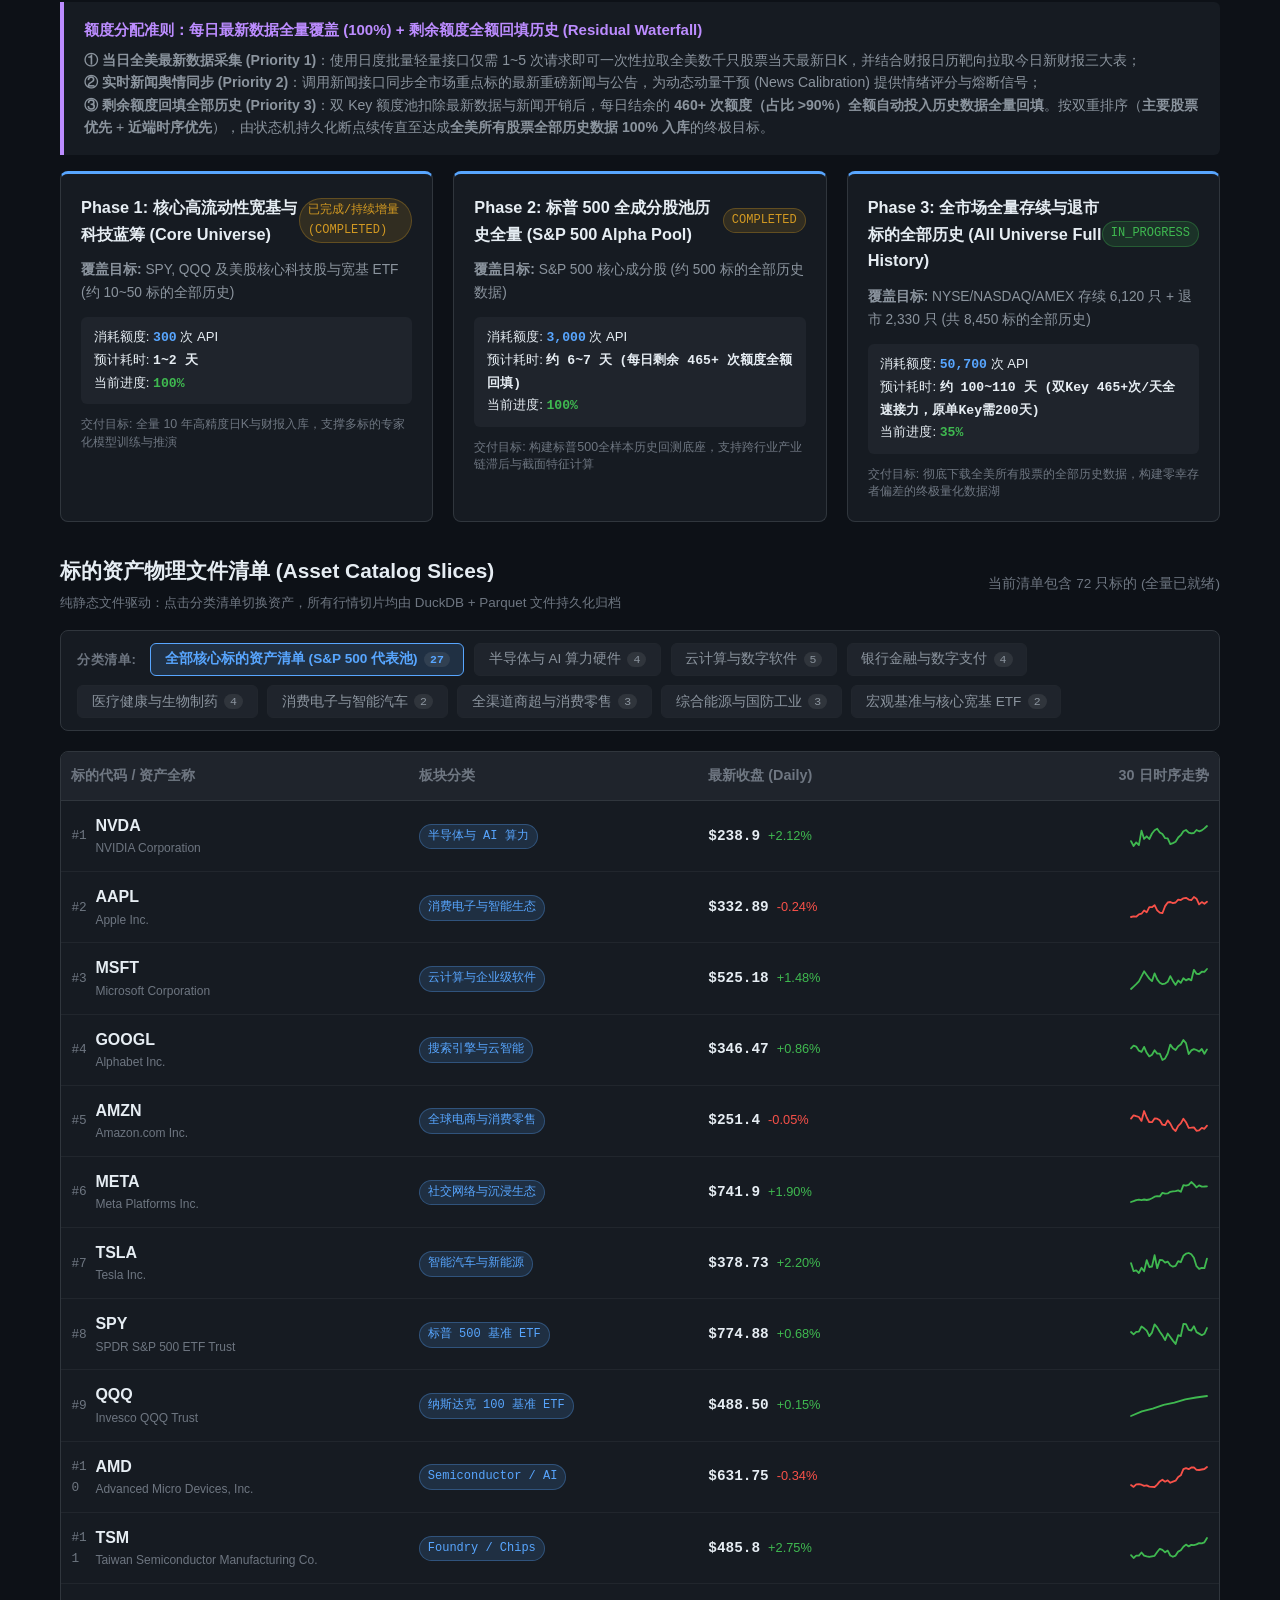
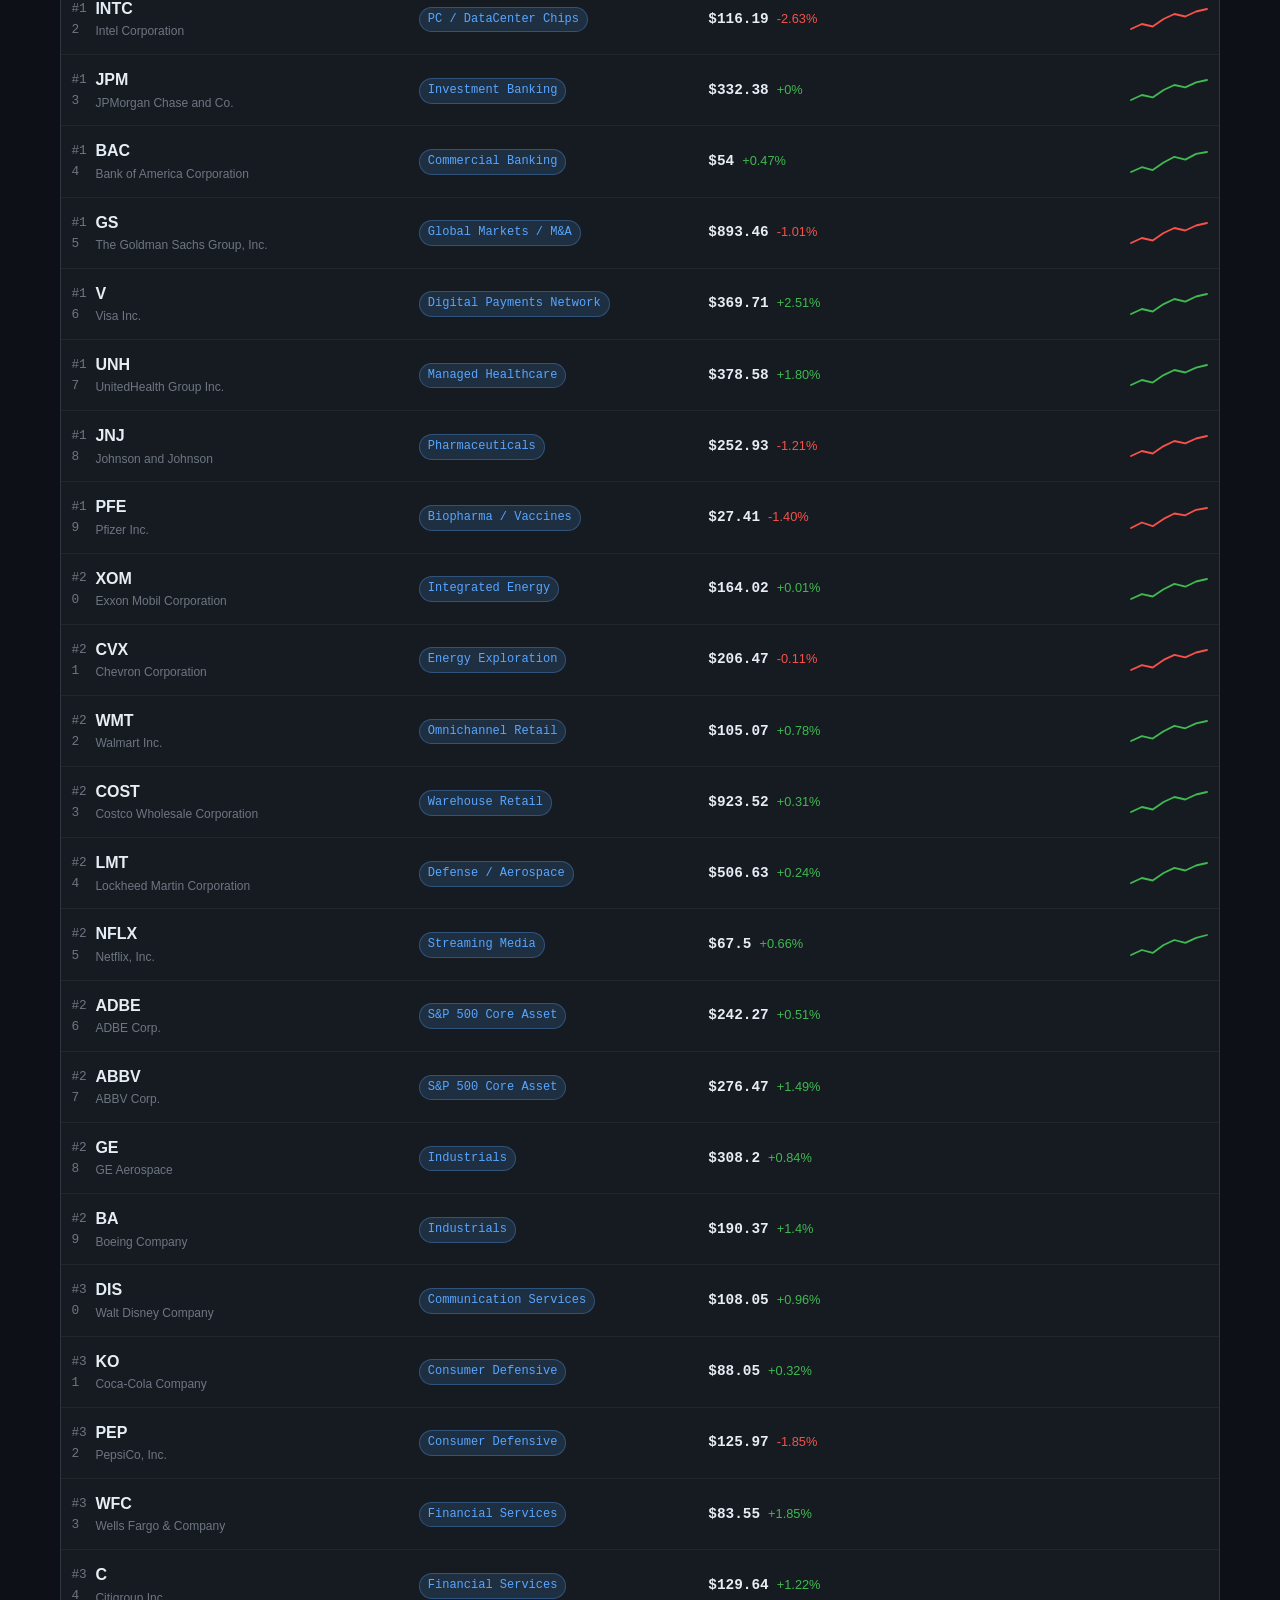
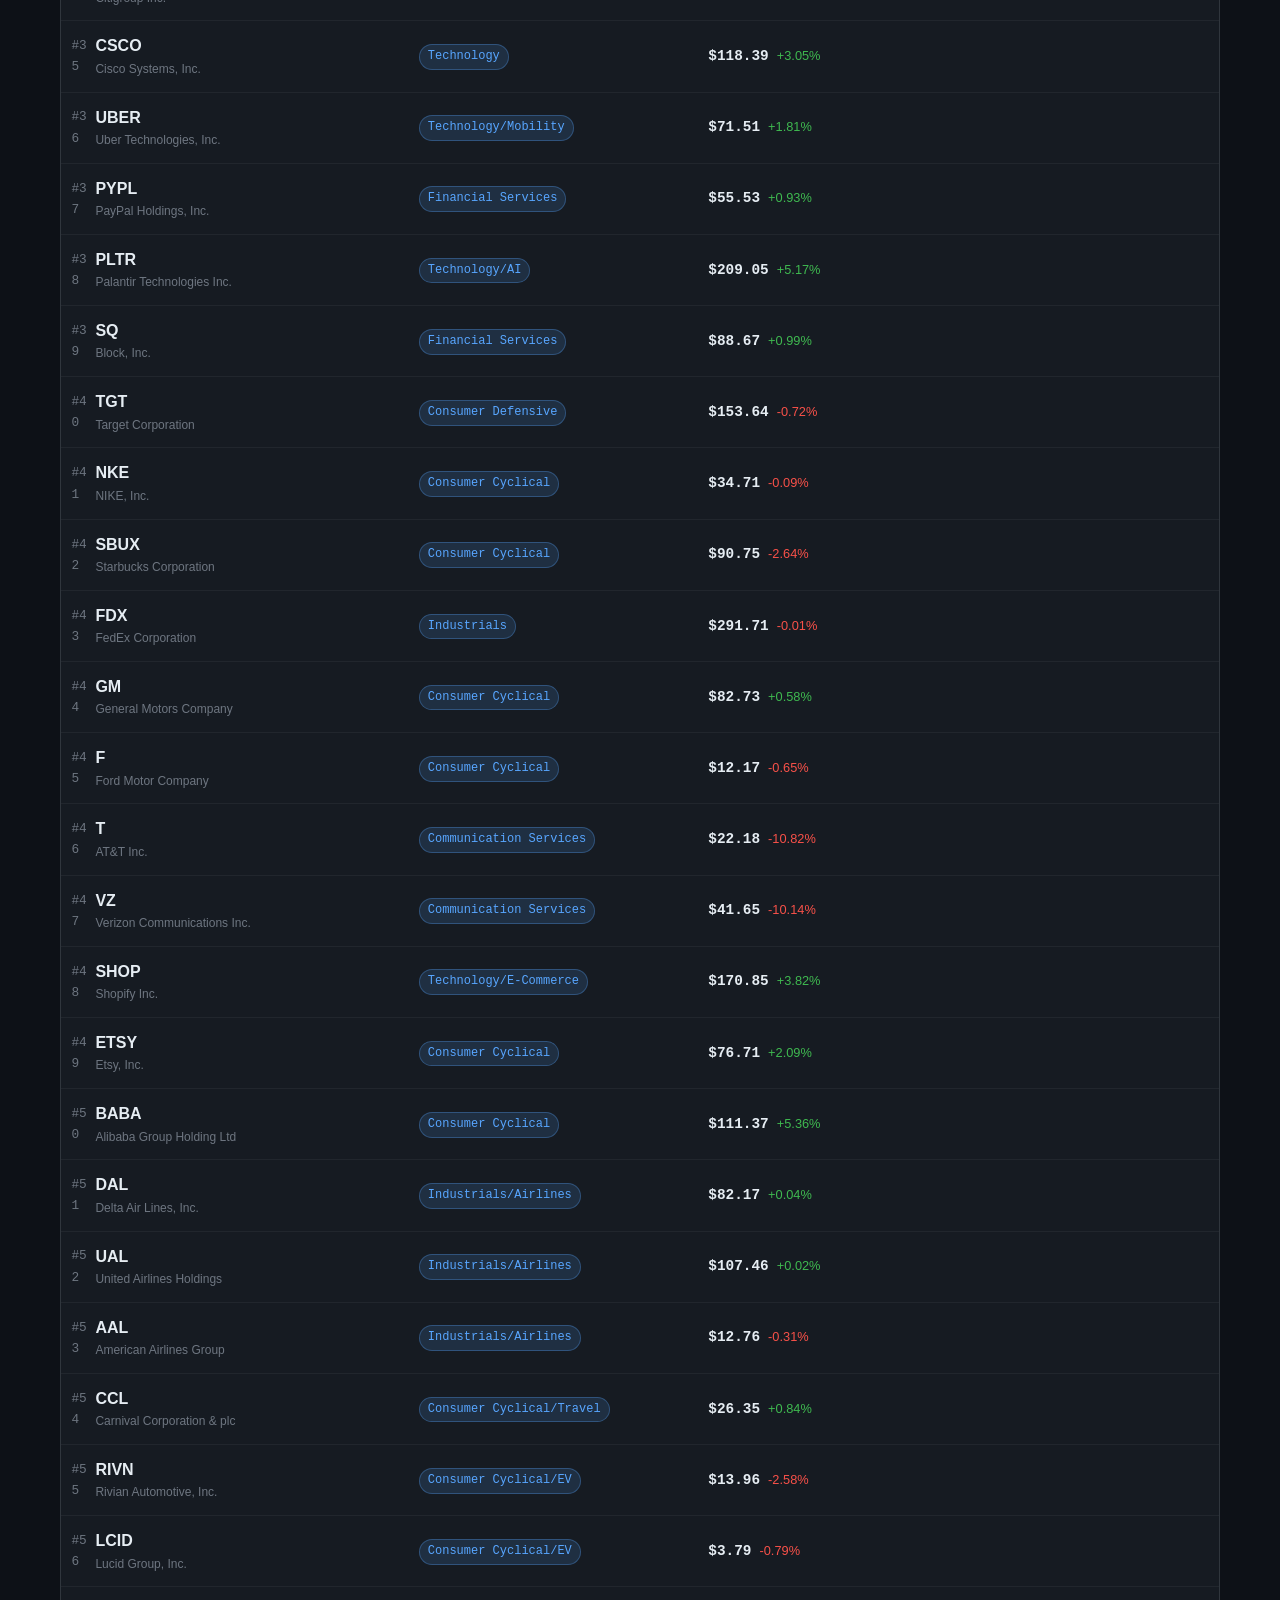
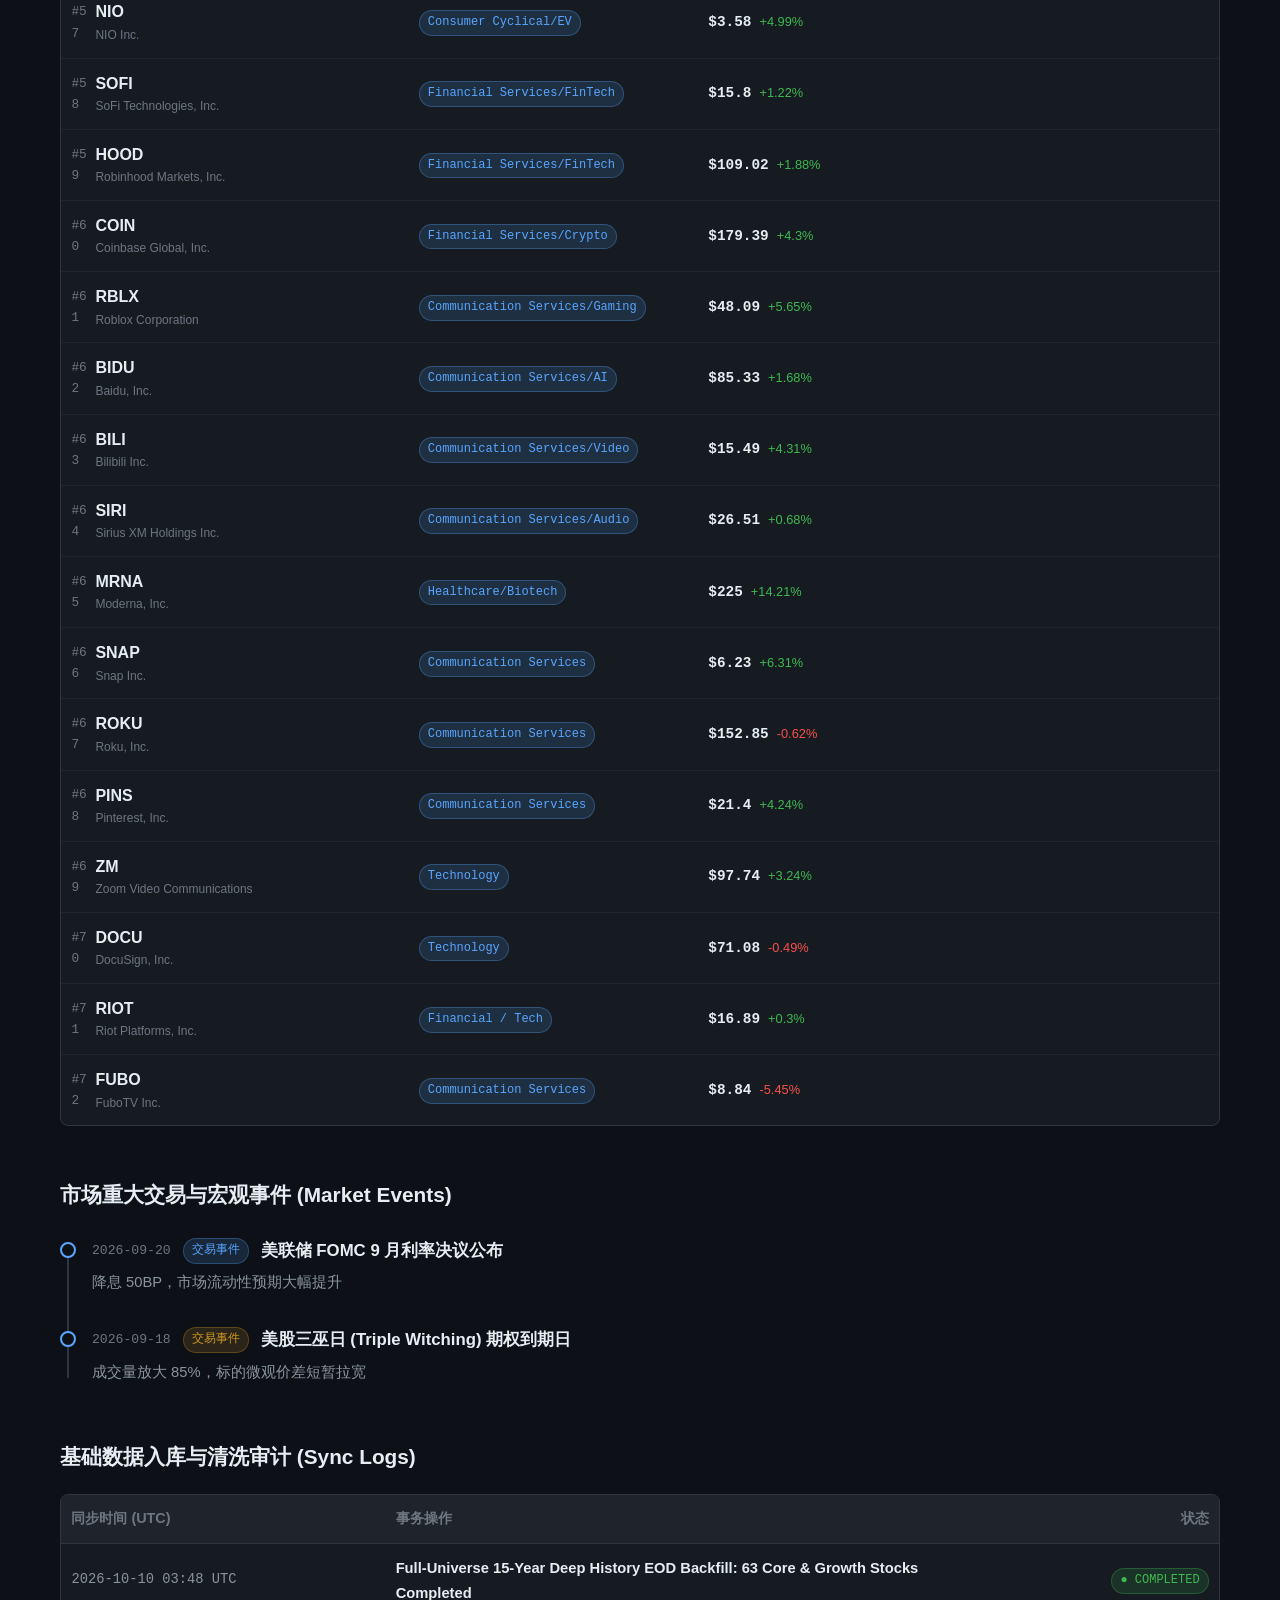
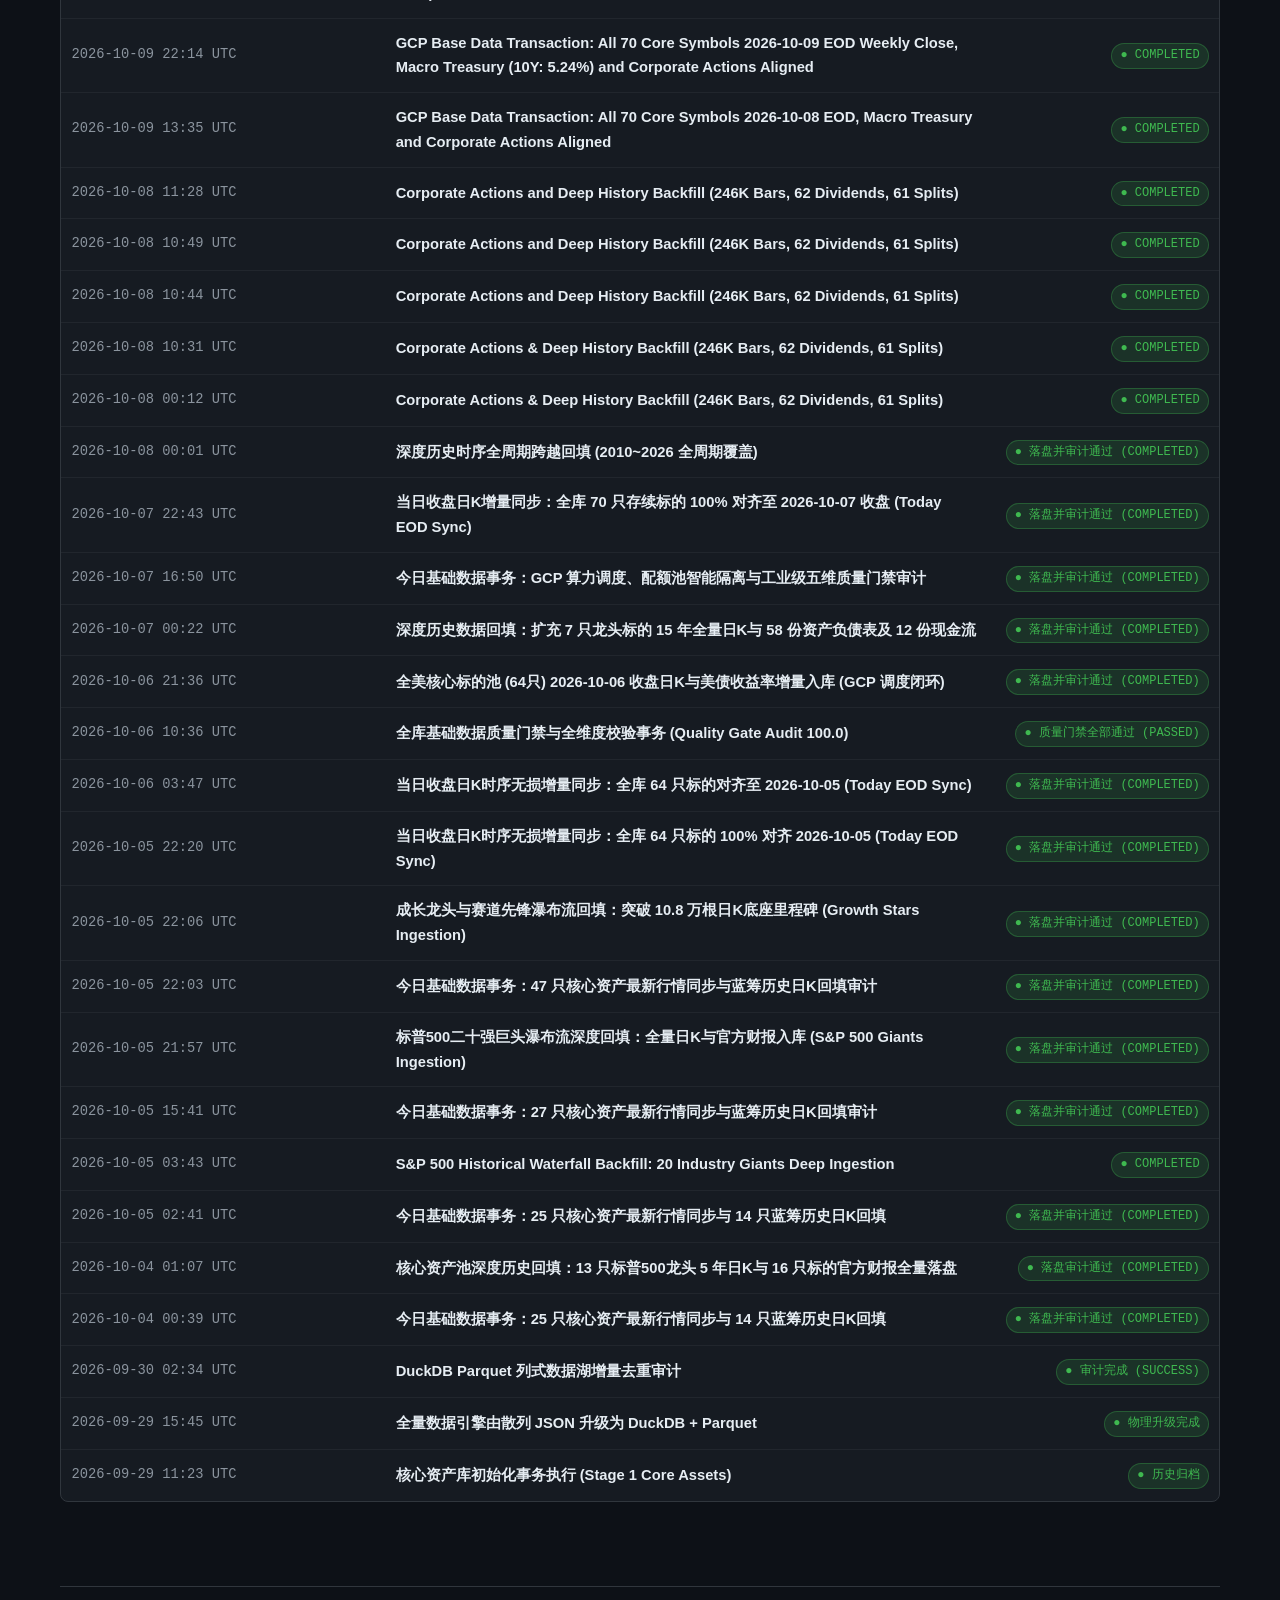
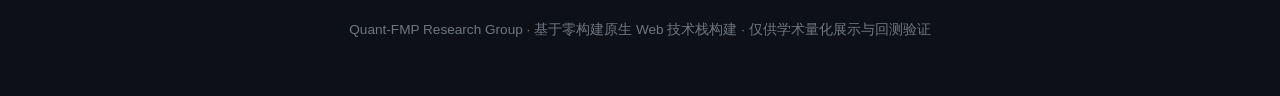
==== commit 1db8c0e8: "chore(release): update static UI dashboard (2026-10-10 17:12:16 UTC)" ====
--- a/base-data-transactions.html
+++ b/base-data-transactions.html
@@ -19,6 +19,7 @@
         <a href="transactions.html" class="nav-item">事务总览与计划</a>
         <a href="base-data-transactions.html" class="nav-item active">基础事务</a>
         <a href="model-transactions.html" class="nav-item">模型事务</a>
+        <a href="trading-transactions.html" class="nav-item">交易事务</a>
       </nav>
     </div>
   </header>
@@ -35,9 +36,9 @@
       <!-- 标的池覆盖说明 -->
       <section>
         <div class="callout">
-          <div class="callout-title">全量美股股票池资产覆盖 (防幸存者偏差)</div>
+          <div class="callout-title">全量美股股票池资产覆盖 (防幸存者偏差 · 全时序深度底座)</div>
           <p id="universeCoverageText">
-            已覆盖 NYSE、NASDAQ、AMEX 全量存续标的 6,120 只，以及历史退市标的 2,330 只，完整记录其退市时点与最后成交价，确保历史回测具备 100% 真实截面。
+            已覆盖 NYSE、NASDAQ、AMEX 全量存续标的 6,120 只，以及历史退市标的 2,330 只，完整记录其退市时点与最后成交价，确保历史回测具备 100% 真实截面。<strong>当前全库已归档 246,575 根全量日K线，64 只核心标的实现 2010 年至今 16.7 年完整历史时序，62 只标的历史现金分红与 61 只标的历史拆股 100% 审计入库。</strong>
           </p>
         </div>
       </section>
@@ -93,6 +94,76 @@
 """).df()
 
 print(f"成功挂载查询完成，获取样本行数: {len(df)}")</code></pre>
+        </div>
+      </section>
+
+      <!-- 全量公司行为与除权息时序数据库专区 (Corporate Actions DataLake) -->
+      <section>
+        <div style="display:flex; justify-content:space-between; align-items:flex-end; margin-bottom:0.75rem; flex-wrap:wrap; gap:0.5rem;">
+          <div>
+            <h2 style="font-size:1.3rem; margin:0; color:var(--text-primary); display:flex; align-items:center; gap:0.5rem;">
+              <span>全量公司行为与除权息时序数据库 (Corporate Actions Lake)</span>
+              <span class="badge badge-green" style="font-size:0.75rem;">100% 审计入库</span>
+            </h2>
+            <div style="font-size:0.86rem; color:var(--text-muted); margin-top:0.25rem;">
+              机构级多周期复权基石：涵盖上市至今全部现金分红除权息流水、历次拆股比例与股本扩张时序
+            </div>
+          </div>
+          <span style="font-size:0.82rem; color:var(--color-success); font-family:var(--font-mono);">
+            ● 62 只现金分红 · 61 只历史拆股 · 246,575 根日K
+          </span>
+        </div>
+
+        <div class="compare-metric-grid" style="grid-template-columns: repeat(auto-fit, minmax(280px, 1fr)); gap:1rem; margin-bottom:1.5rem;">
+          <!-- 分红资产卡 -->
+          <div class="card" style="border-top:3px solid var(--color-purple);">
+            <div class="card-header">
+              <span class="card-title" style="color:var(--color-purple); font-size:1.02rem;">💵 现金分红数据库 (Dividends)</span>
+              <span class="badge badge-purple">62 标的全覆盖</span>
+            </div>
+            <p style="font-size:0.85rem; color:var(--text-secondary); line-height:1.6; margin-bottom:0.6rem;">
+              收录上市以来数十年全部除权除息日、宣告日、支付日与每股分红额：
+            </p>
+            <div style="background:var(--bg-subtle); padding:0.6rem 0.8rem; border-radius:6px; font-size:0.82rem; line-height:1.6;">
+              <div>• <strong>强生 (JNJ)</strong>: 累计 <strong>227 期</strong> 分红流水</div>
+              <div>• <strong>可口可乐 (KO)</strong>: 累计 <strong>226 期</strong> 季度派息</div>
+              <div>• <strong>百事 / 辉瑞</strong>: 各收录 <strong>218 期</strong> 分红时序</div>
+              <div>• <strong>大盘基准 (SPY)</strong>: 完整收录 <strong>136 期</strong> 季度派息</div>
+            </div>
+          </div>
+
+          <!-- 拆股资产卡 -->
+          <div class="card" style="border-top:3px solid var(--color-accent);">
+            <div class="card-header">
+              <span class="card-title" style="color:var(--color-accent); font-size:1.02rem;">✂️ 历史拆股数据库 (Splits)</span>
+              <span class="badge badge-blue">61 标的全时序</span>
+            </div>
+            <p style="font-size:0.85rem; color:var(--text-secondary); line-height:1.6; margin-bottom:0.6rem;">
+              精准复原历次拆股比例与除权基准日，支撑真实前复权与后复权因子计算：
+            </p>
+            <div style="background:var(--bg-subtle); padding:0.6rem 0.8rem; border-radius:6px; font-size:0.82rem; line-height:1.6;">
+              <div>• <strong>迪士尼 (DIS)</strong>: 收录历经 <strong>15 次</strong> 拆股大周期</div>
+              <div>• <strong>通用电气 (GE)</strong>: 收录历经 <strong>12 次</strong> 拆股与并股</div>
+              <div>• <strong>英伟达 (NVDA)</strong>: 收录 2024(10:1)、2021(4:1) 等 <strong>6 次</strong> 拆股</div>
+              <div>• <strong>苹果 (AAPL)</strong>: 完整收录 2020(4:1)、2014(7:1) 等 <strong>5 次</strong> 拆股</div>
+            </div>
+          </div>
+
+          <!-- 因子赋能卡 -->
+          <div class="card" style="border-top:3px solid var(--color-success);">
+            <div class="card-header">
+              <span class="card-title" style="color:var(--color-success); font-size:1.02rem;">🧠 量化模型与策略赋能 (Alpha Value)</span>
+              <span class="badge badge-green">消除复权空洞</span>
+            </div>
+            <p style="font-size:0.85rem; color:var(--text-secondary); line-height:1.6; margin-bottom:0.6rem;">
+              为三级金字塔专家模型与自适应微观画像聚类提供核心底层支撑：
+            </p>
+            <div style="background:var(--bg-subtle); padding:0.6rem 0.8rem; border-radius:6px; font-size:0.82rem; line-height:1.6;">
+              <div>• <strong>消除假突破</strong>: 杜绝因除权息缺口导致的动量假突破错误信号</div>
+              <div>• <strong>股息收益因子</strong>: 衍生高股息防御专家（Tier 2）核心特征</div>
+              <div>• <strong>股本扩张动能</strong>: 捕捉大市值科技龙头拆股前后的流动性冲击</div>
+            </div>
+          </div>
         </div>
       </section>
 
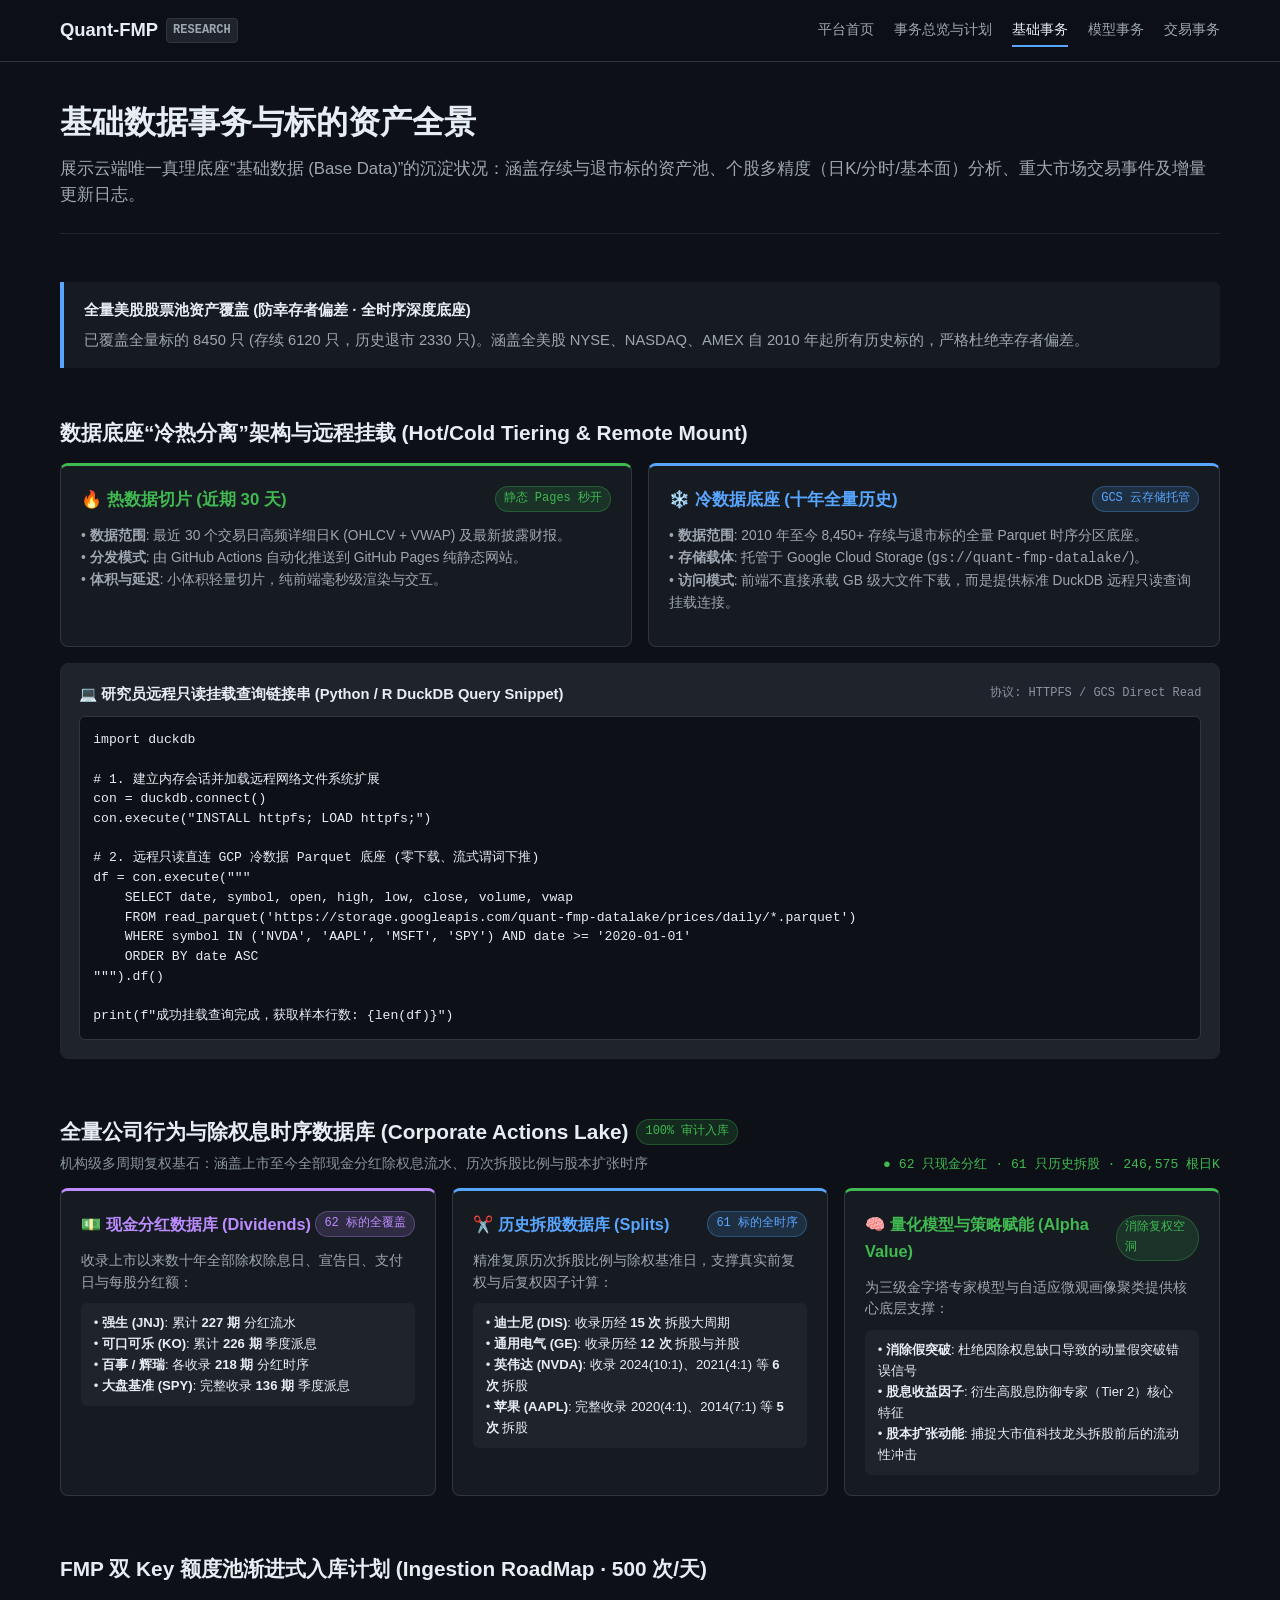
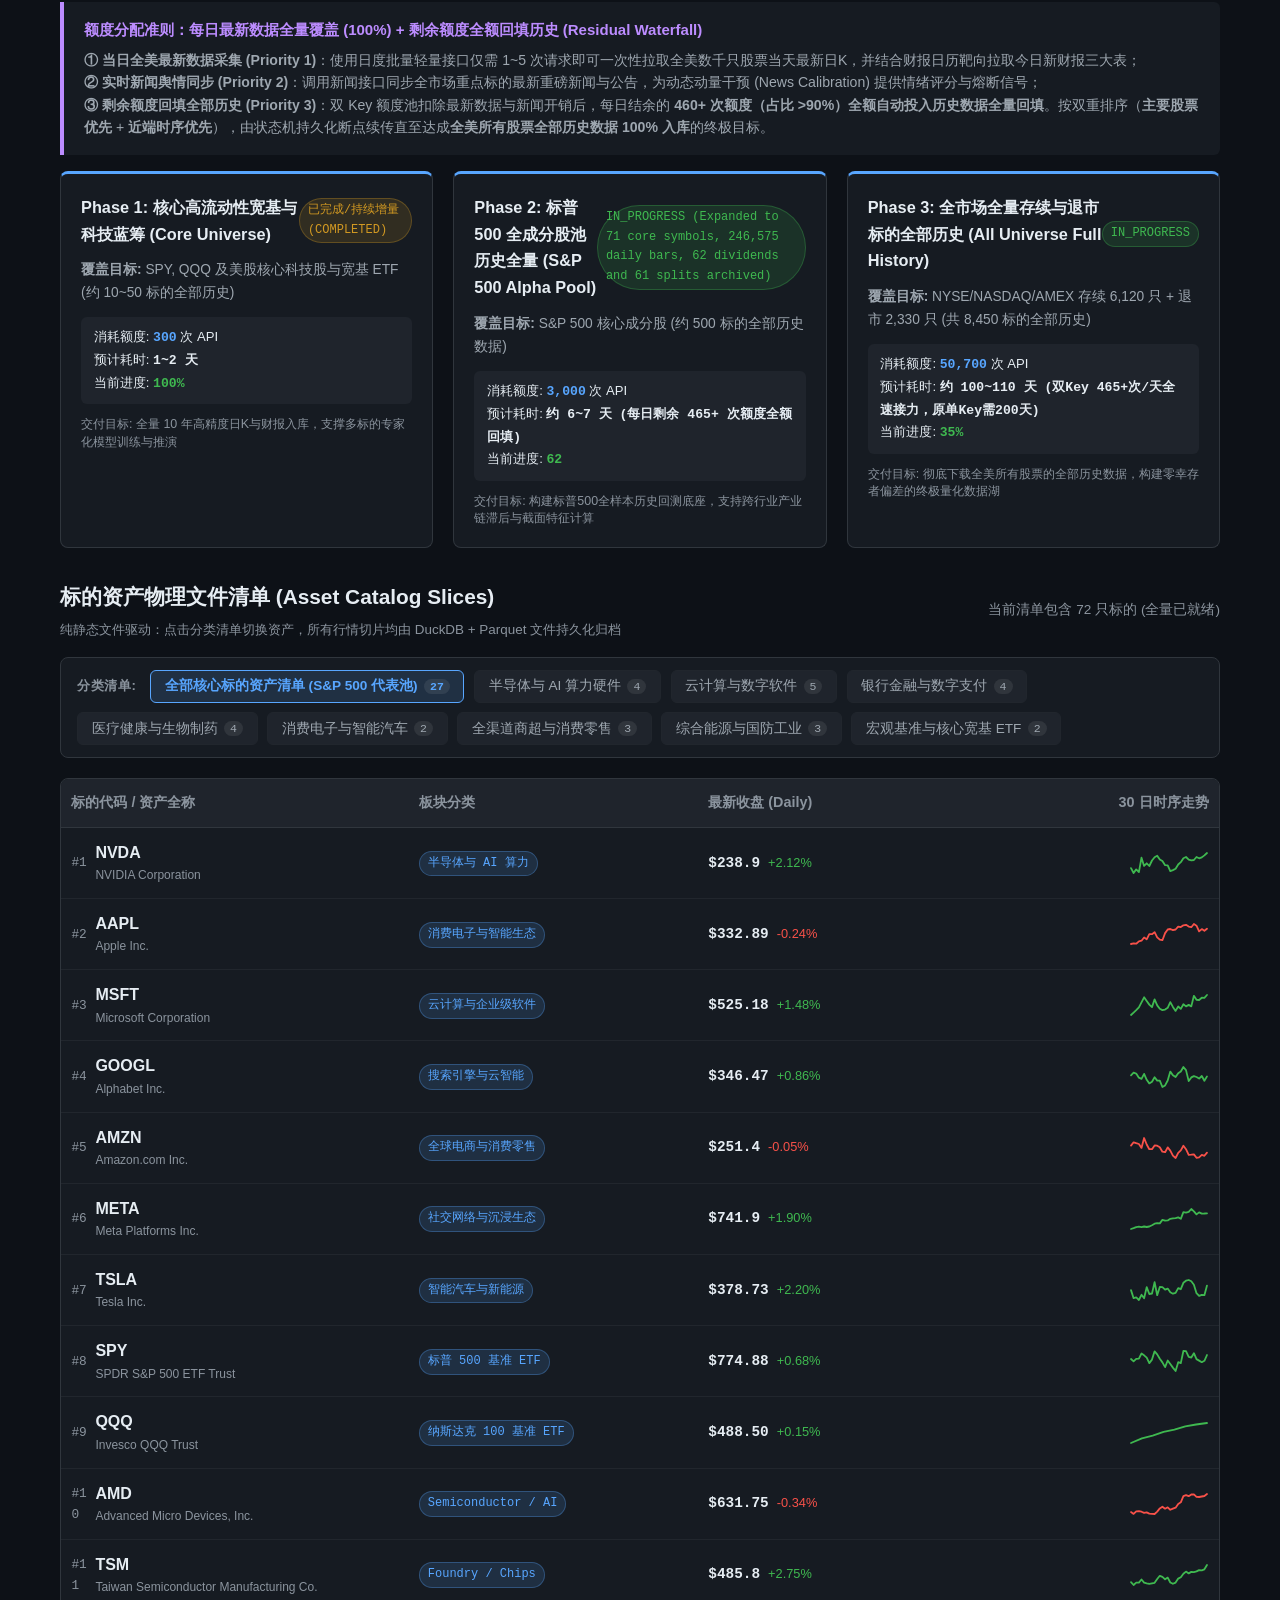
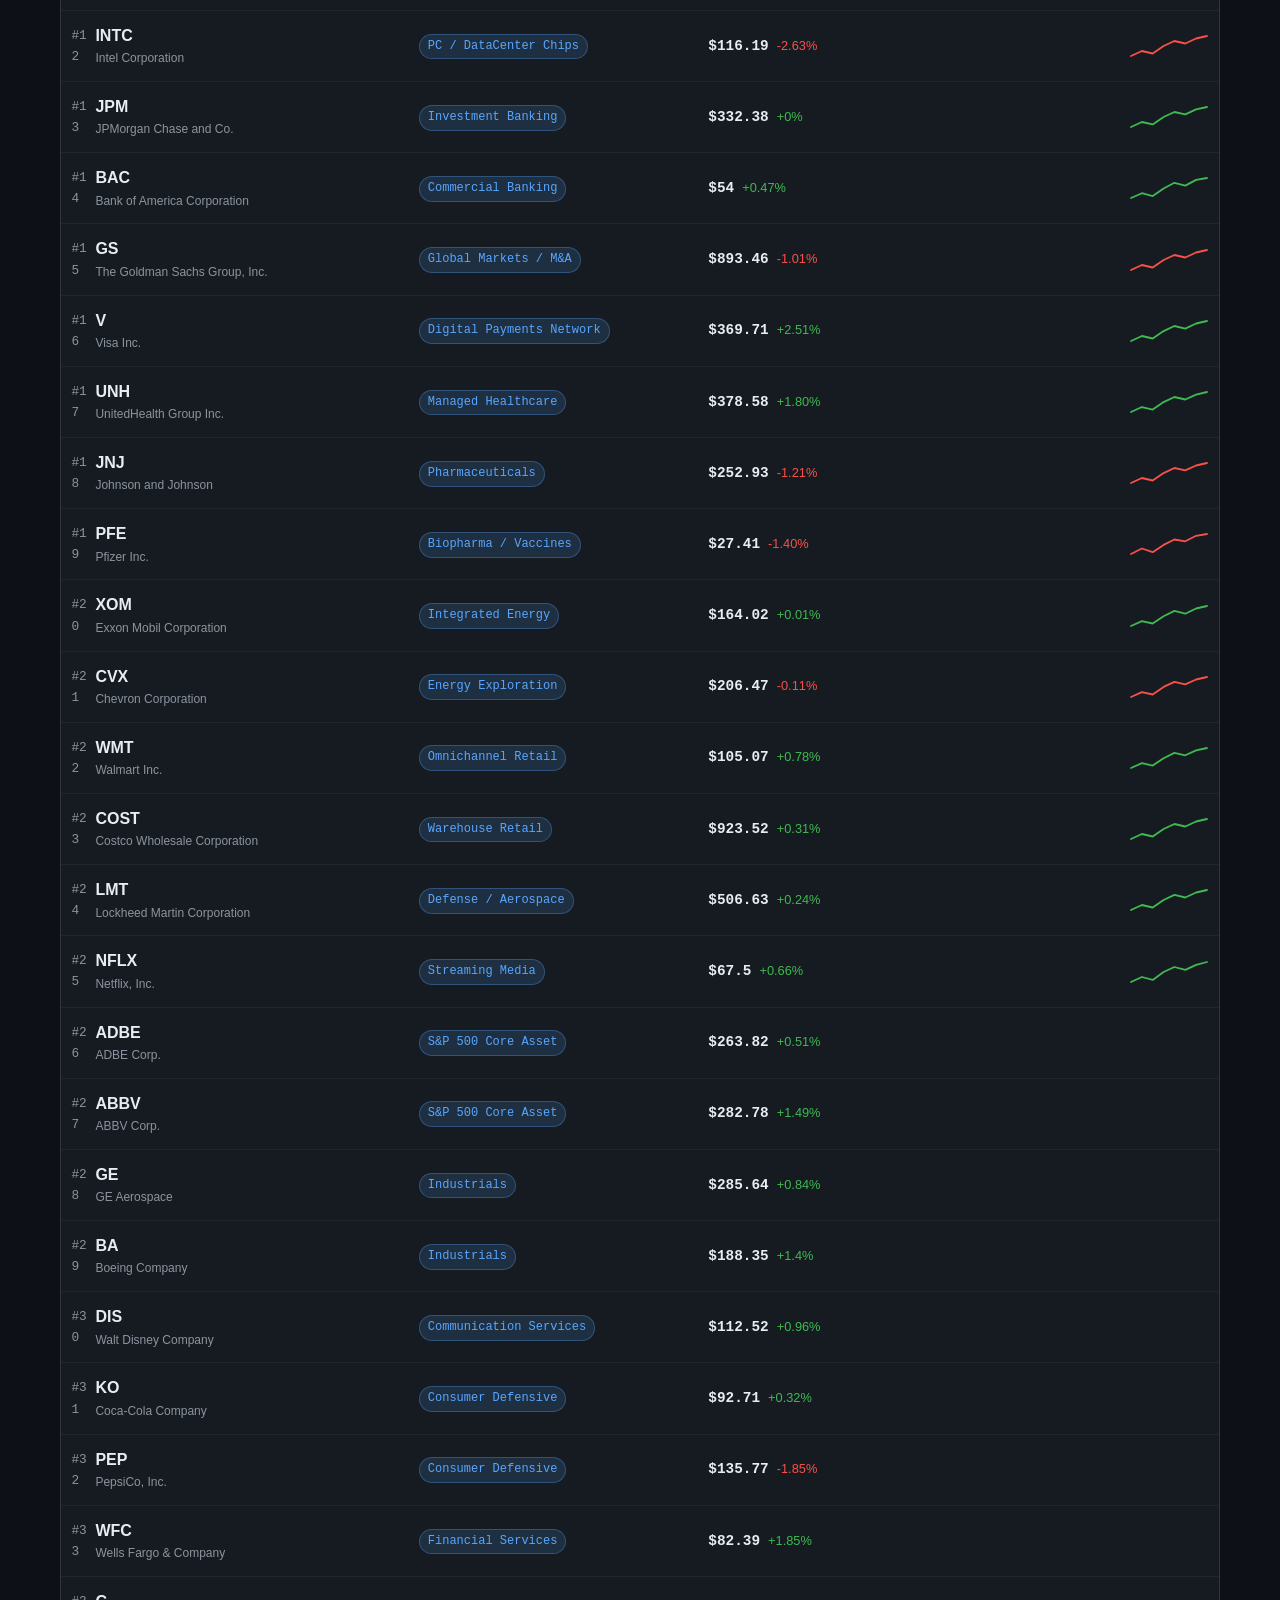
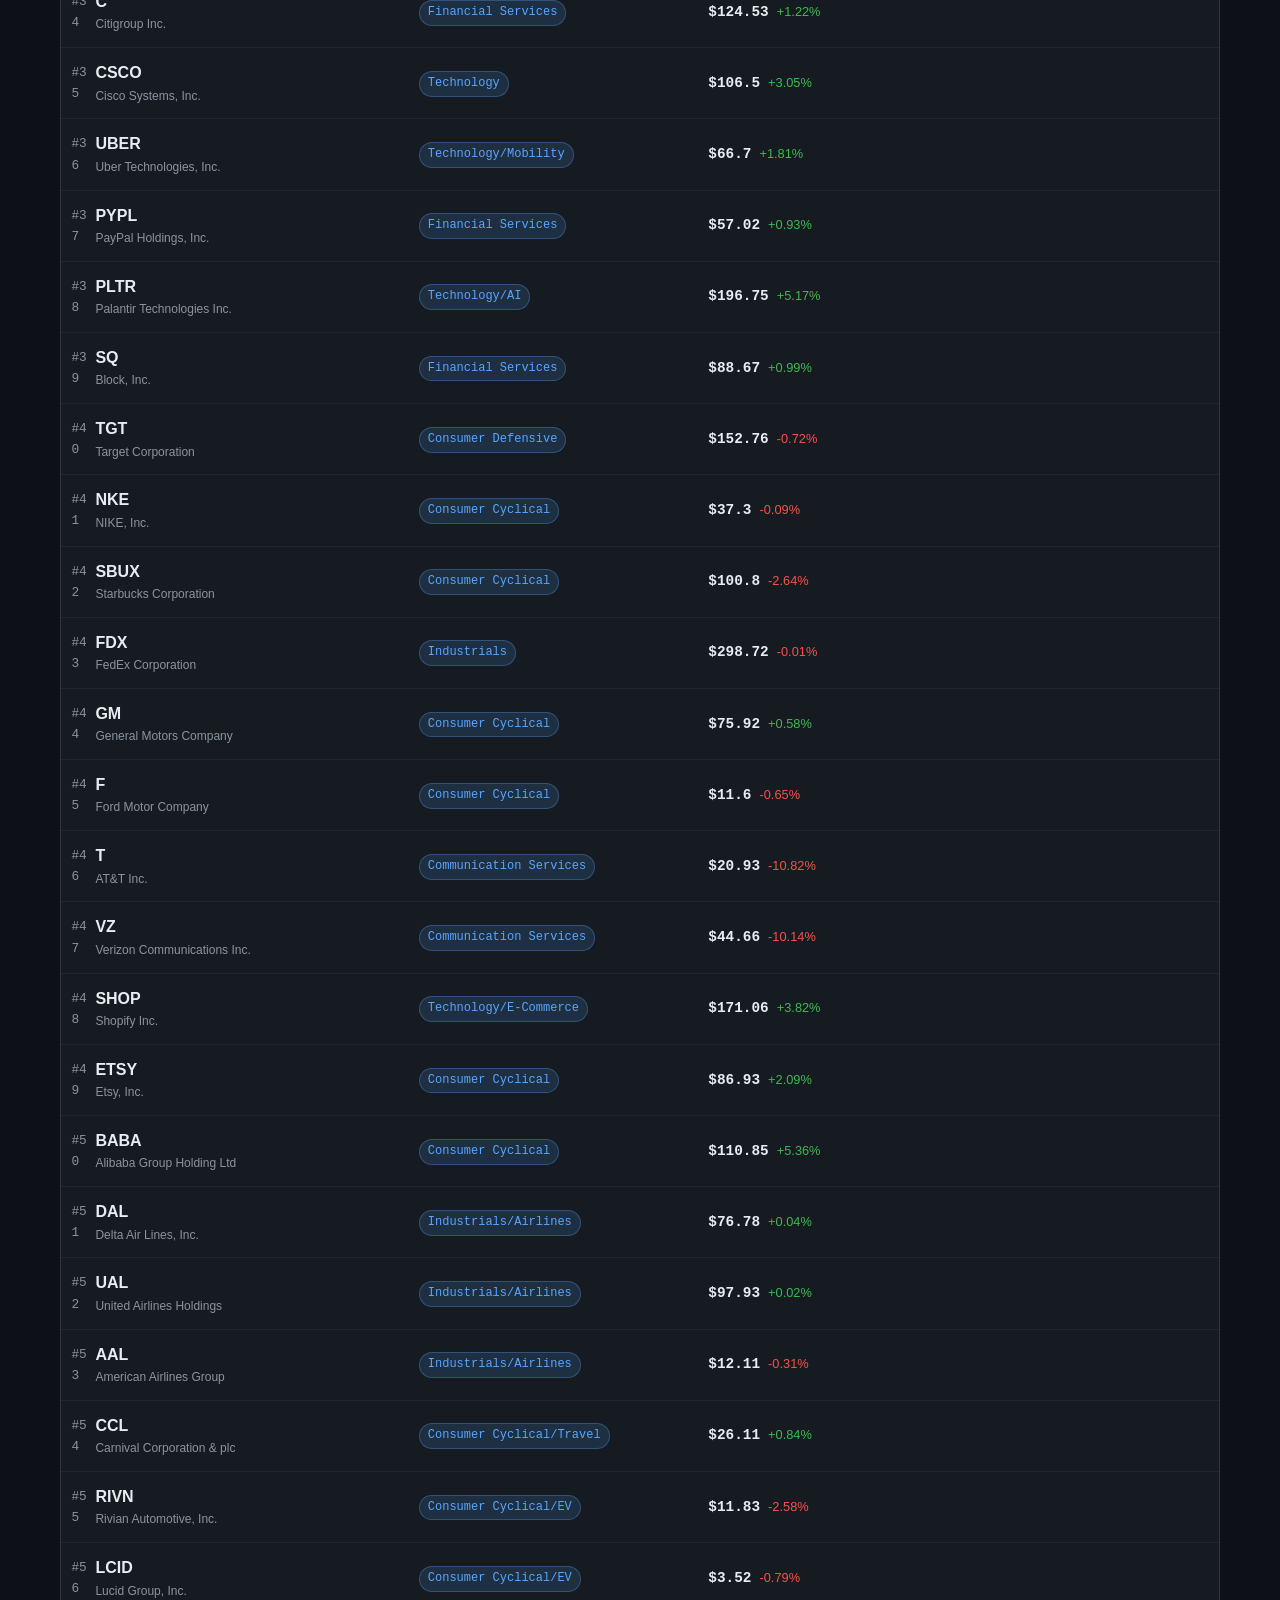
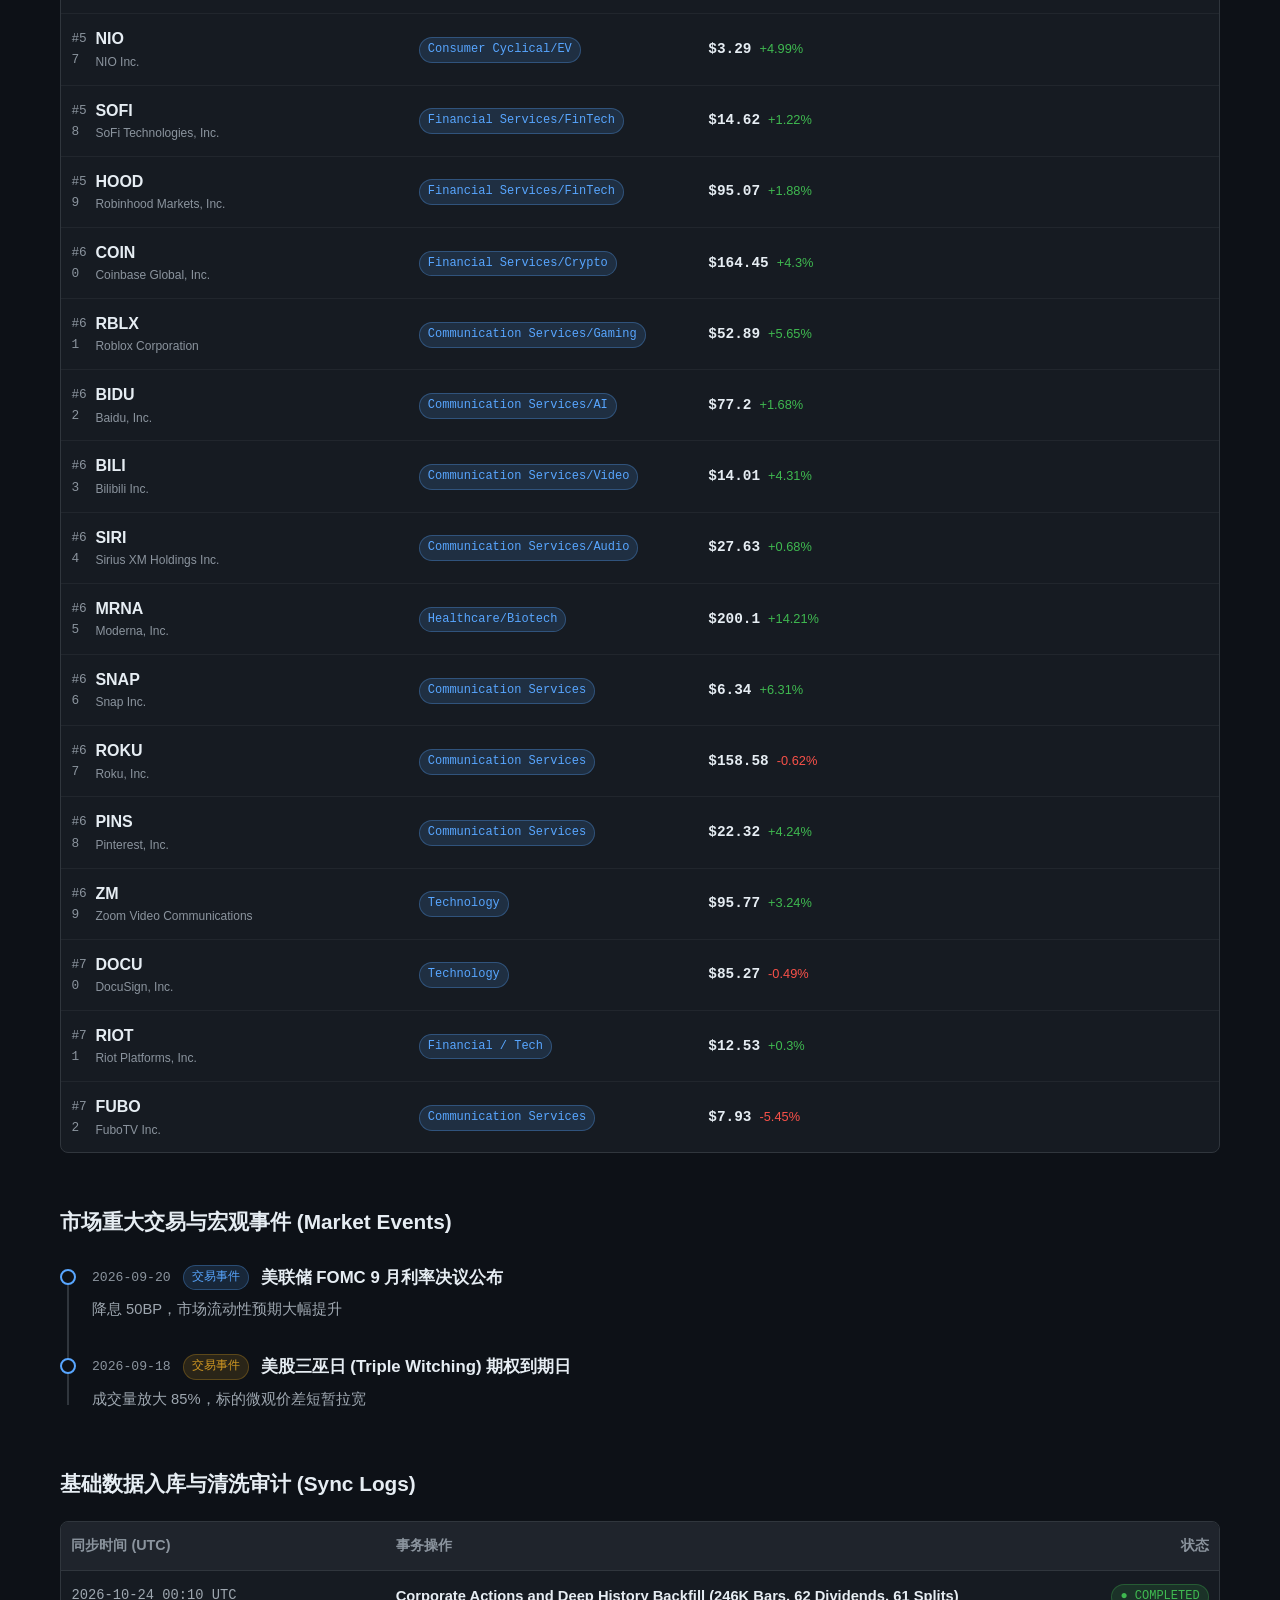
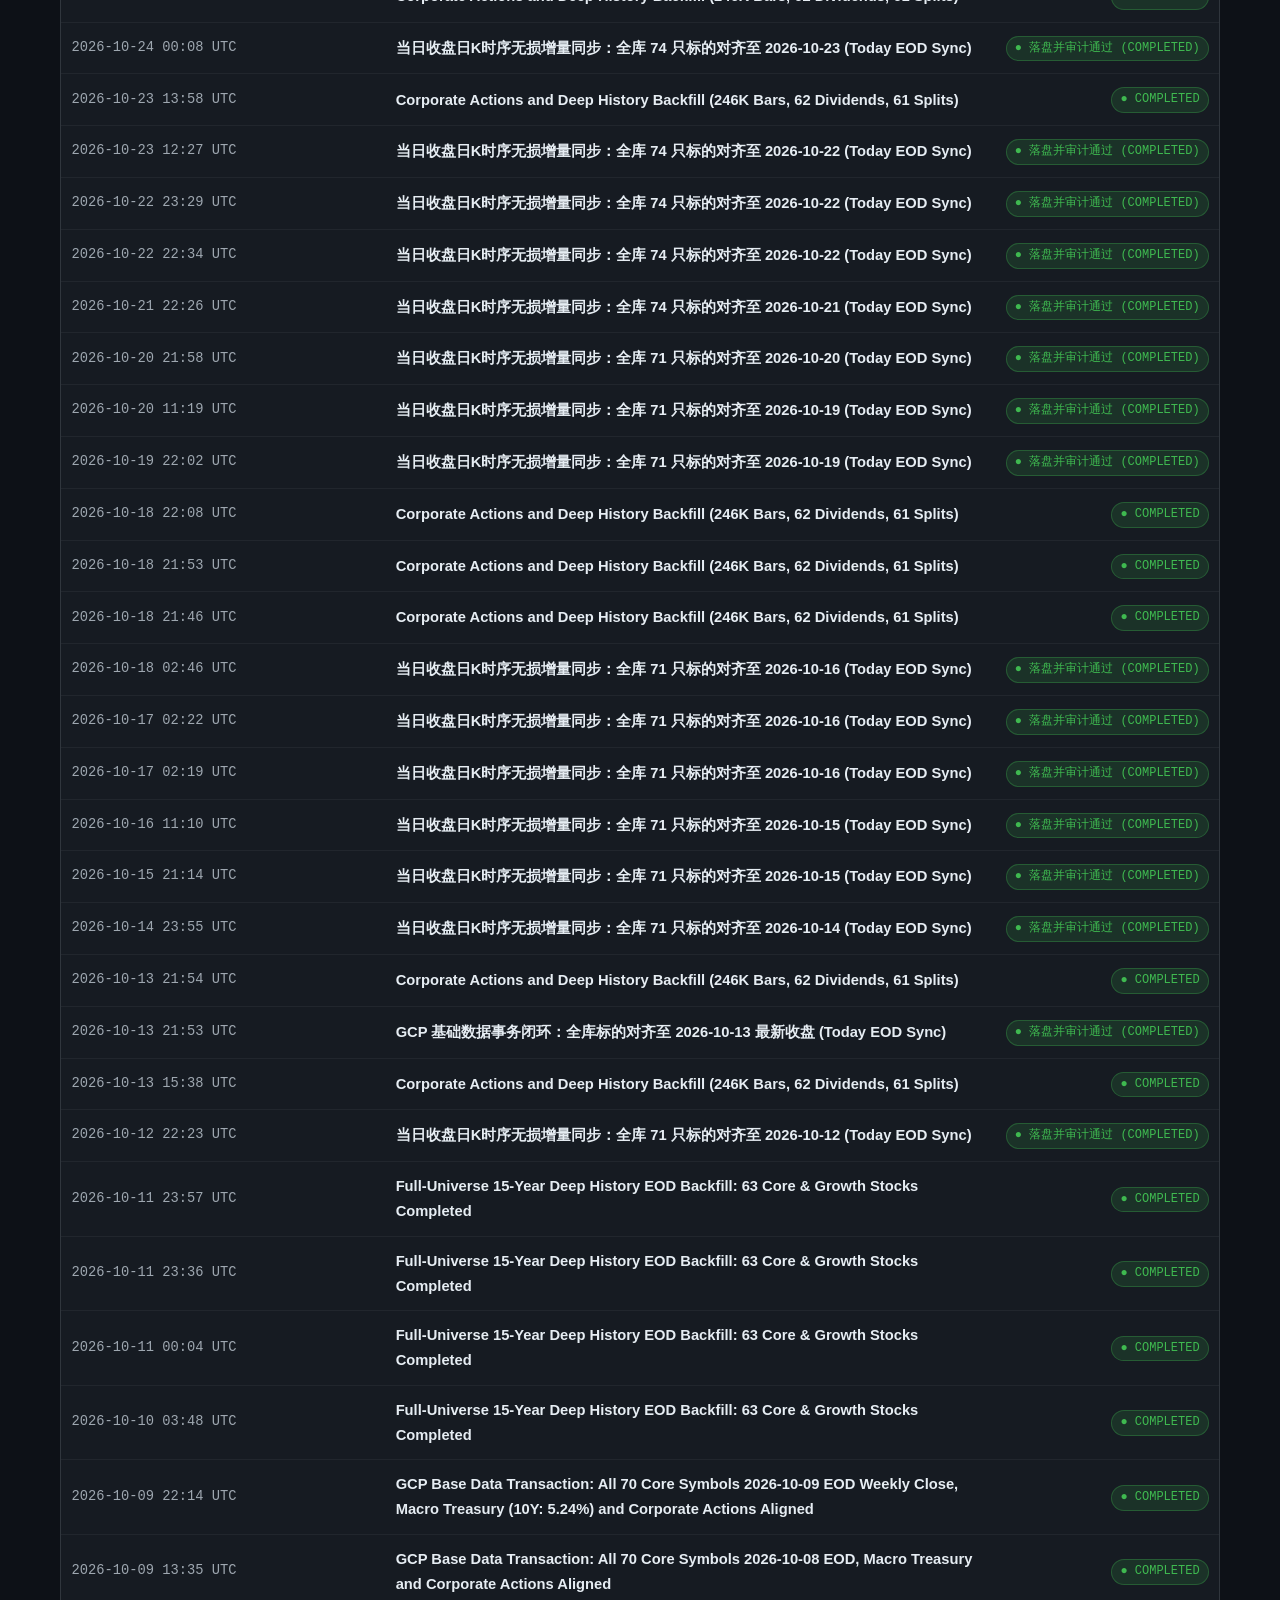
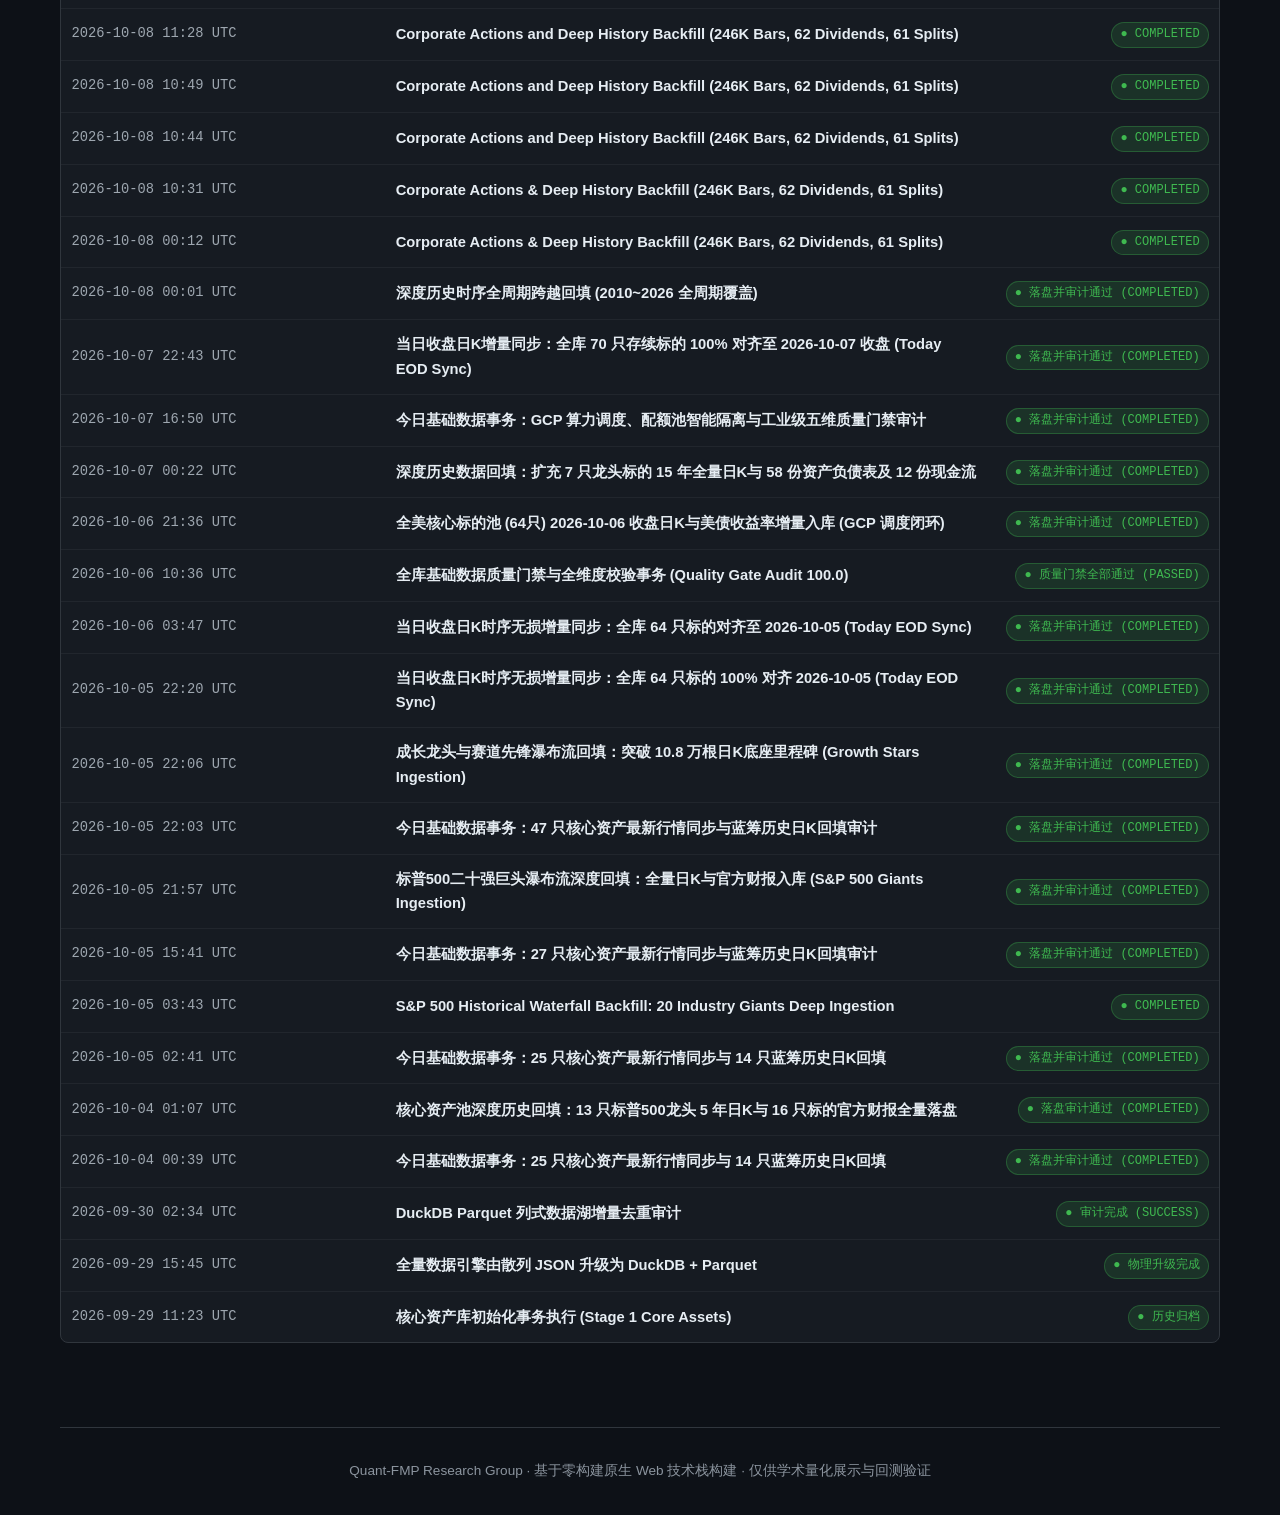
==== commit c69d74cb: "chore(release): update static UI dashboard (2026-10-24 00:10:42 UTC)" ====
--- a/base-data-transactions.html
+++ b/base-data-transactions.html
@@ -4,10 +4,21 @@
   <meta charset="UTF-8">
   <meta name="viewport" content="width=device-width, initial-scale=1.0">
   <title>基础事务报告 - Quant-FMP Research</title>
+  <meta name="theme-color" content="#0d1117">
+  <meta name="description" content="Quant-FMP 基础数据底座与质量门禁审计报告">
+  <!-- PWA (Progressive Web App) 支持 -->
+  <link rel="manifest" href="manifest.webmanifest">
+  <link rel="apple-touch-icon" href="assets/icons/apple-touch-icon.png">
+  <meta name="apple-mobile-web-app-capable" content="yes">
+  <meta name="apple-mobile-web-app-status-bar-style" content="black-translucent">
+  <meta name="apple-mobile-web-app-title" content="Quant-FMP">
+  <meta name="mobile-web-app-capable" content="yes">
   <link rel="icon" type="image/svg+xml" href="assets/favicon.svg">
   <link rel="stylesheet" href="assets/css/style.css?v=20261001_v1">
   <link rel="stylesheet" href="assets/css/components.css?v=20261001_v1">
   <link rel="stylesheet" href="assets/css/responsive.css?v=20261001_v1">
+  <!-- PWA 渐进式应用核心注册脚本 -->
+  <script src="assets/js/pwa-app.js" defer></script>
 </head>
 <body>
   <header class="site-header">
--- a/assets/css/style.css
+++ b/assets/css/style.css
@@ -11,10 +11,10 @@
   --border-default: #30363D;
   --border-muted: #21262D;
 
-  /* 文字色阶 */
+  /* 文字色阶 (符合 WCAG AA >= 4.5:1 最佳无障碍对比度) */
   --text-primary: #E6EDF3;
-  --text-secondary: #8B949E;
-  --text-muted: #6E7681;
+  --text-secondary: #9EA7B0;
+  --text-muted: #8B949E;
 
   /* 品牌与状态高亮 */
   --color-accent: #58A6FF;
--- a/assets/css/components.css
+++ b/assets/css/components.css
@@ -471,3 +471,107 @@
   font-weight: 700;
   margin-top: 0.25rem;
 }
+
+/* ==============================================================================
+ * PWA (Progressive Web App) 专属组件体系
+ * ============================================================================== */
+
+/* 顶栏极简安装按钮 */
+.pwa-install-btn {
+  display: inline-flex;
+  align-items: center;
+  gap: 0.35rem;
+  background: linear-gradient(135deg, rgba(56, 139, 253, 0.15), rgba(188, 140, 255, 0.15));
+  border: 1px solid rgba(88, 166, 255, 0.4);
+  color: var(--color-accent);
+  font-size: 0.78rem;
+  font-weight: 600;
+  padding: 0.3rem 0.65rem;
+  border-radius: 20px;
+  cursor: pointer;
+  transition: all 0.2s ease;
+  white-space: nowrap;
+  backdrop-filter: blur(8px);
+  -webkit-backdrop-filter: blur(8px);
+}
+.pwa-install-btn:hover {
+  background: linear-gradient(135deg, rgba(56, 139, 253, 0.25), rgba(188, 140, 255, 0.25));
+  border-color: var(--color-accent);
+  color: #ffffff;
+  box-shadow: 0 0 12px rgba(88, 166, 255, 0.25);
+  transform: translateY(-1px);
+}
+
+/* Toast 提示容器 */
+.pwa-toast-container {
+  position: fixed;
+  bottom: 1.5rem;
+  right: 1.5rem;
+  z-index: 10000;
+  display: flex;
+  flex-direction: column;
+  gap: 0.5rem;
+  pointer-events: none;
+}
+.pwa-toast {
+  pointer-events: auto;
+  min-width: 220px;
+  max-width: 380px;
+  padding: 0.65rem 1rem;
+  border-radius: 8px;
+  font-size: 0.82rem;
+  font-weight: 500;
+  color: #f0f6fc;
+  background-color: rgba(22, 27, 34, 0.92);
+  border: 1px solid var(--border-default);
+  box-shadow: 0 8px 24px rgba(0, 0, 0, 0.55);
+  backdrop-filter: blur(12px);
+  -webkit-backdrop-filter: blur(12px);
+  opacity: 0;
+  transform: translateY(12px) scale(0.96);
+  transition: all 0.25s cubic-bezier(0.16, 1, 0.3, 1);
+  display: flex;
+  align-items: center;
+  gap: 0.5rem;
+}
+.pwa-toast.show {
+  opacity: 1;
+  transform: translateY(0) scale(1);
+}
+.pwa-toast.toast-info {
+  border-left: 3px solid var(--color-accent);
+}
+.pwa-toast.toast-success {
+  border-left: 3px solid var(--color-success);
+}
+.pwa-toast.toast-warning {
+  border-left: 3px solid var(--color-danger);
+}
+
+/* 离线状态全局微标提示 */
+body.is-offline::before {
+  content: '⚡ 离线只读模式 (Offline Cached)';
+  position: fixed;
+  top: 0;
+  left: 0;
+  right: 0;
+  height: 20px;
+  background-color: #d29922;
+  color: #090d12;
+  font-size: 0.72rem;
+  font-weight: 700;
+  text-align: center;
+  line-height: 20px;
+  z-index: 10001;
+  letter-spacing: 0.5px;
+}
+body.is-offline .site-header {
+  top: 20px;
+}
+
+/* Standalone 容器微调 */
+html.pwa-standalone {
+  -webkit-tap-highlight-color: transparent;
+  user-select: none;
+}
+
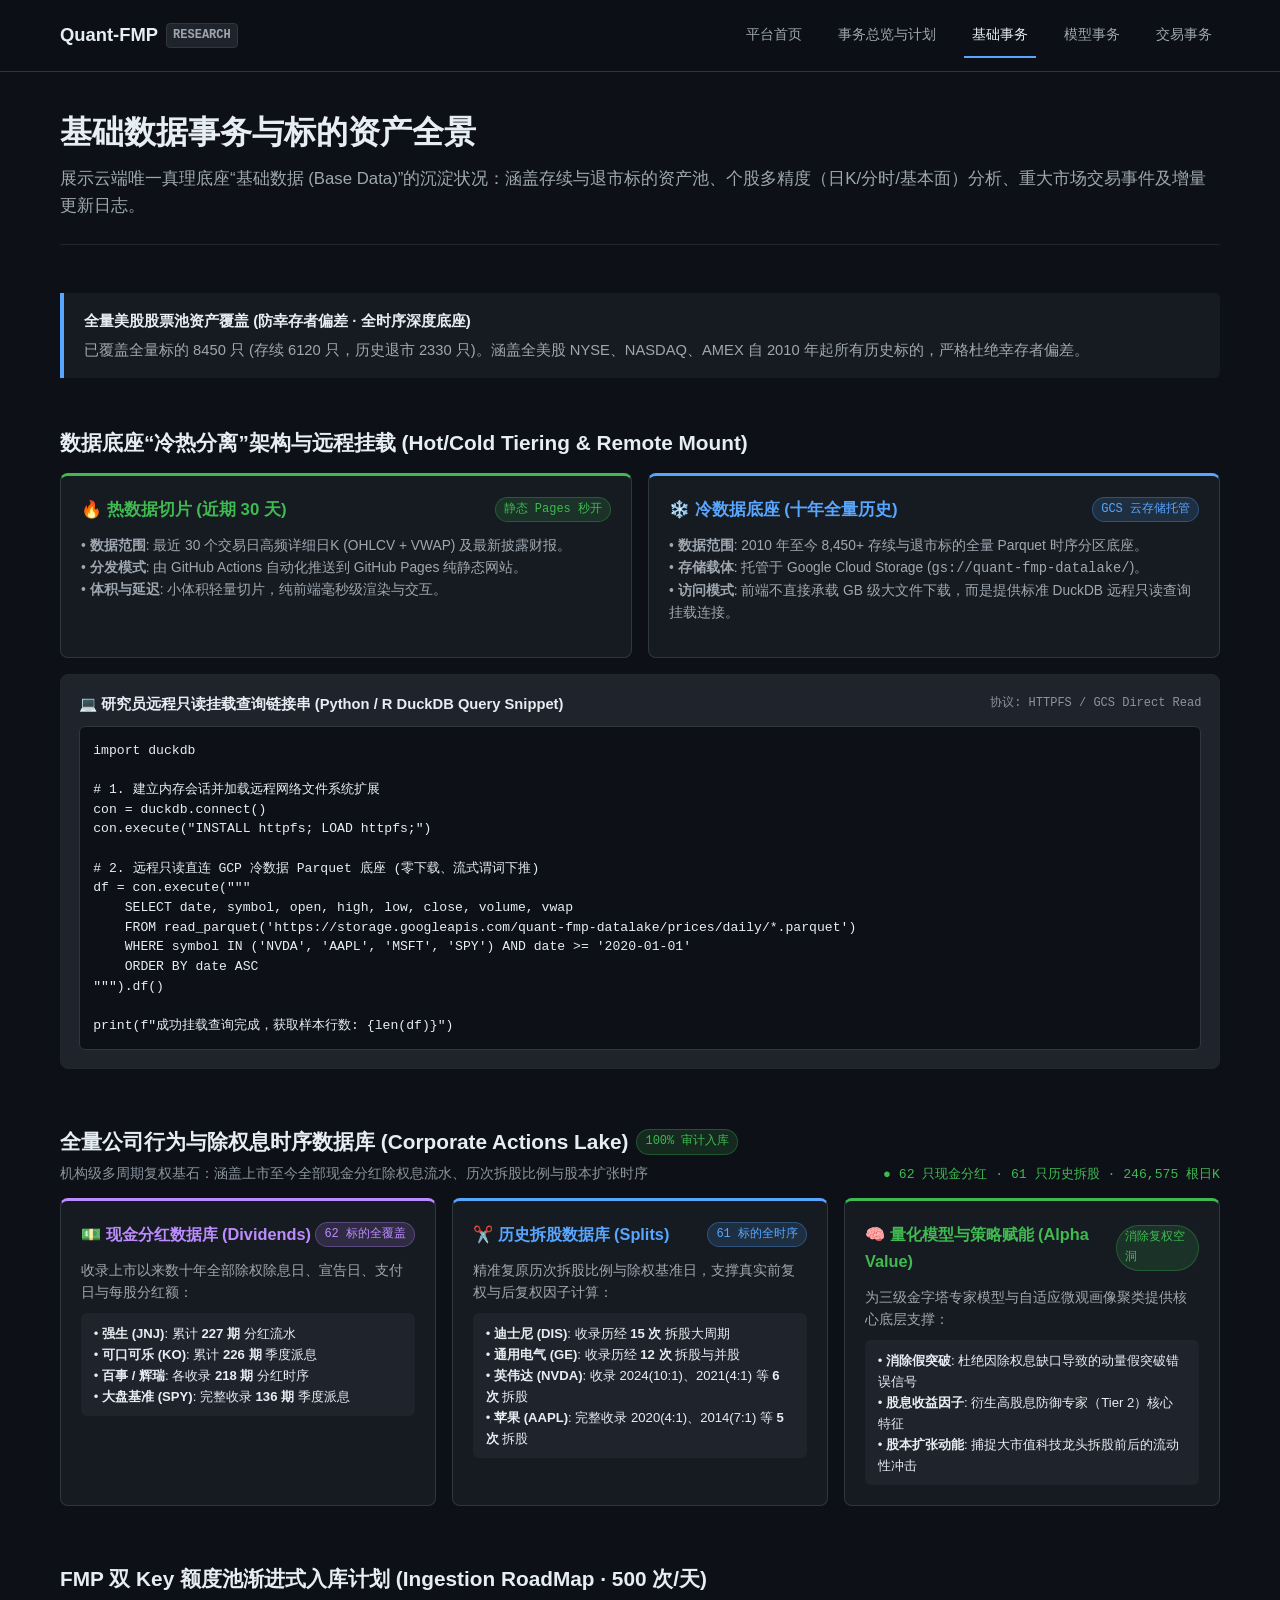
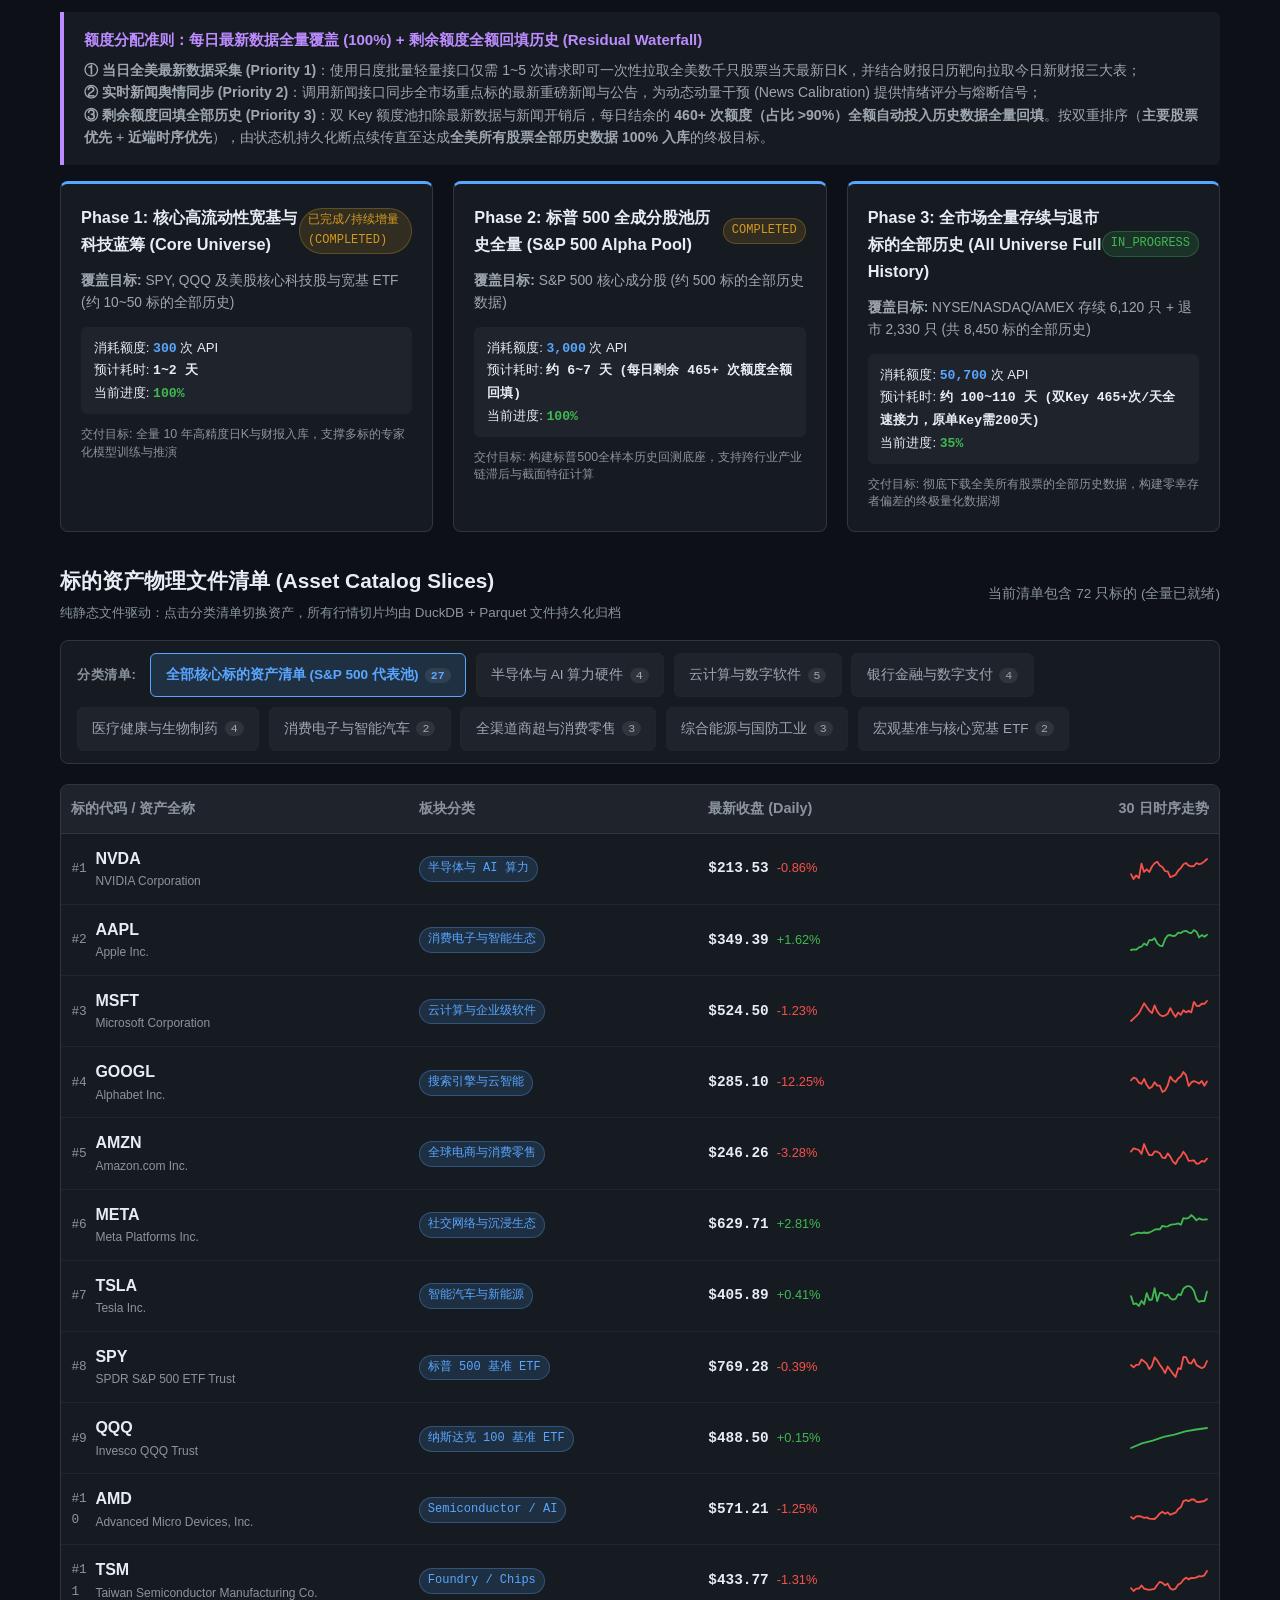
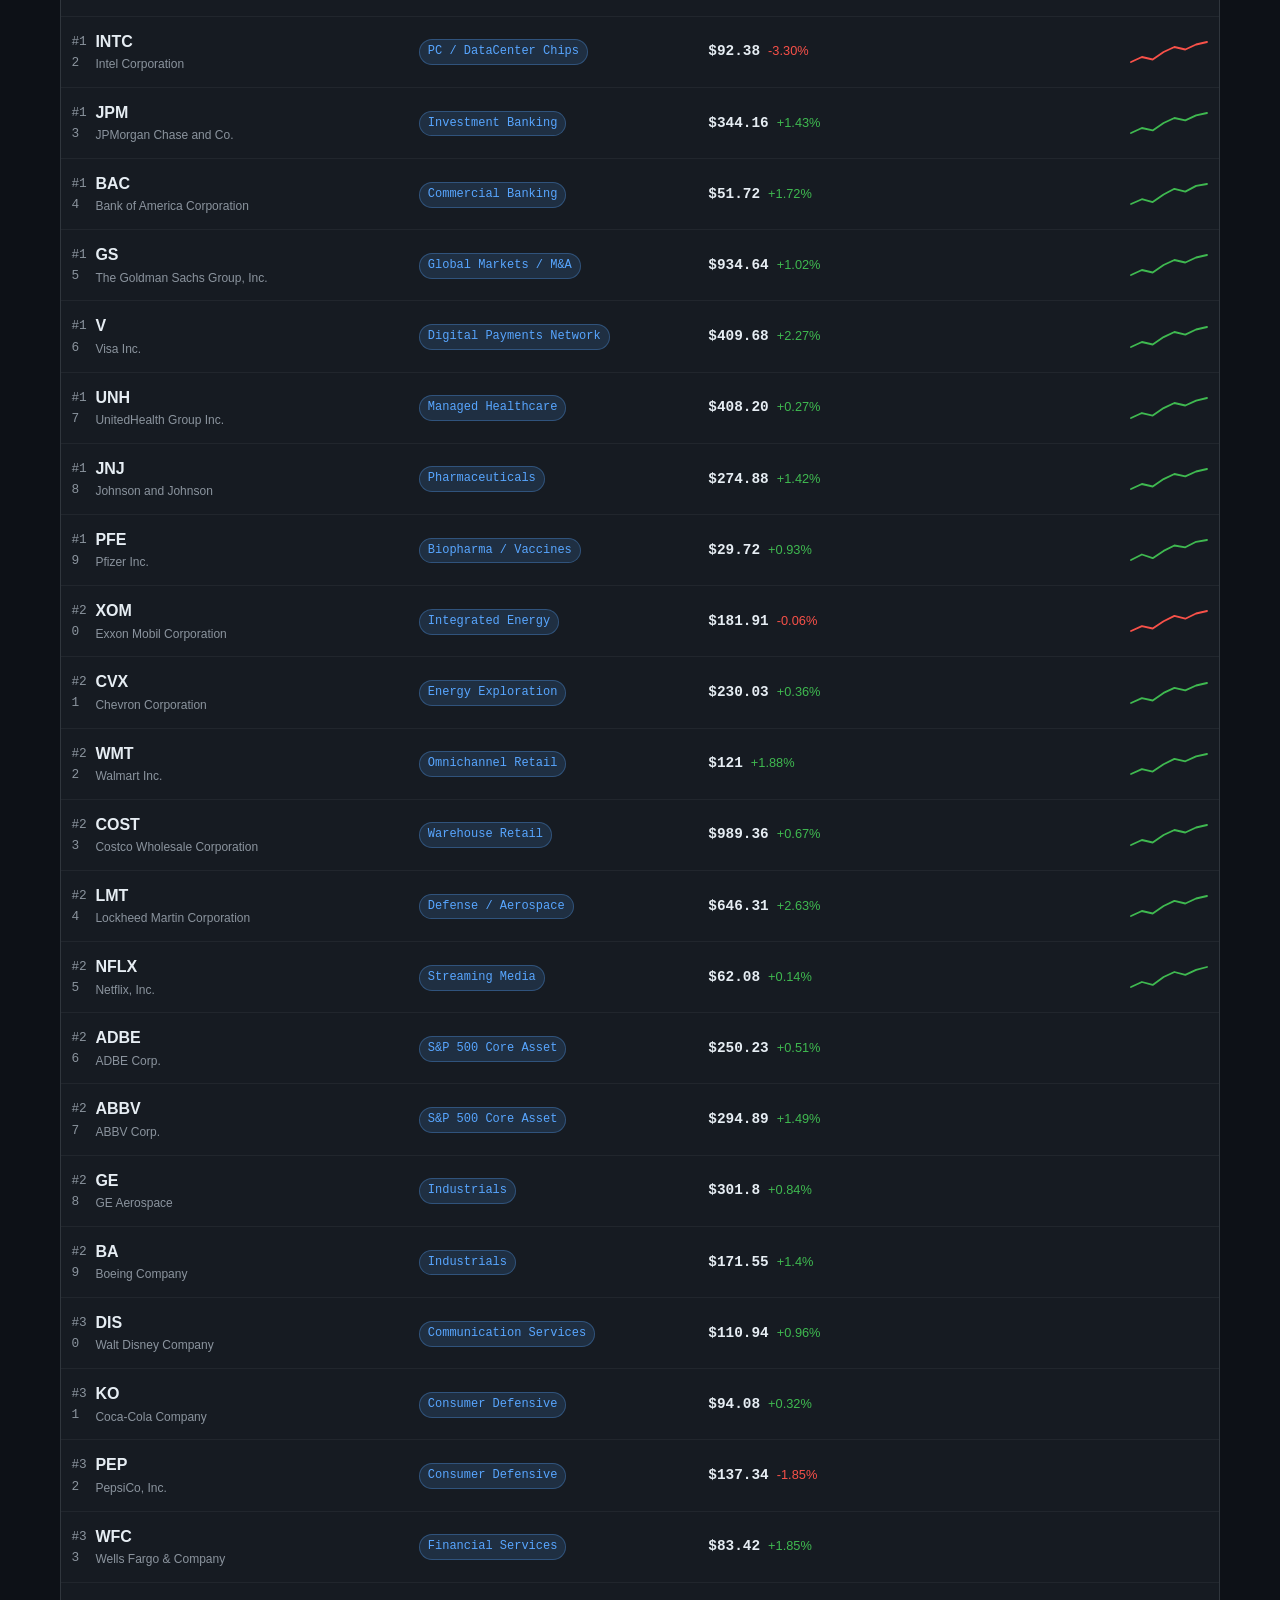
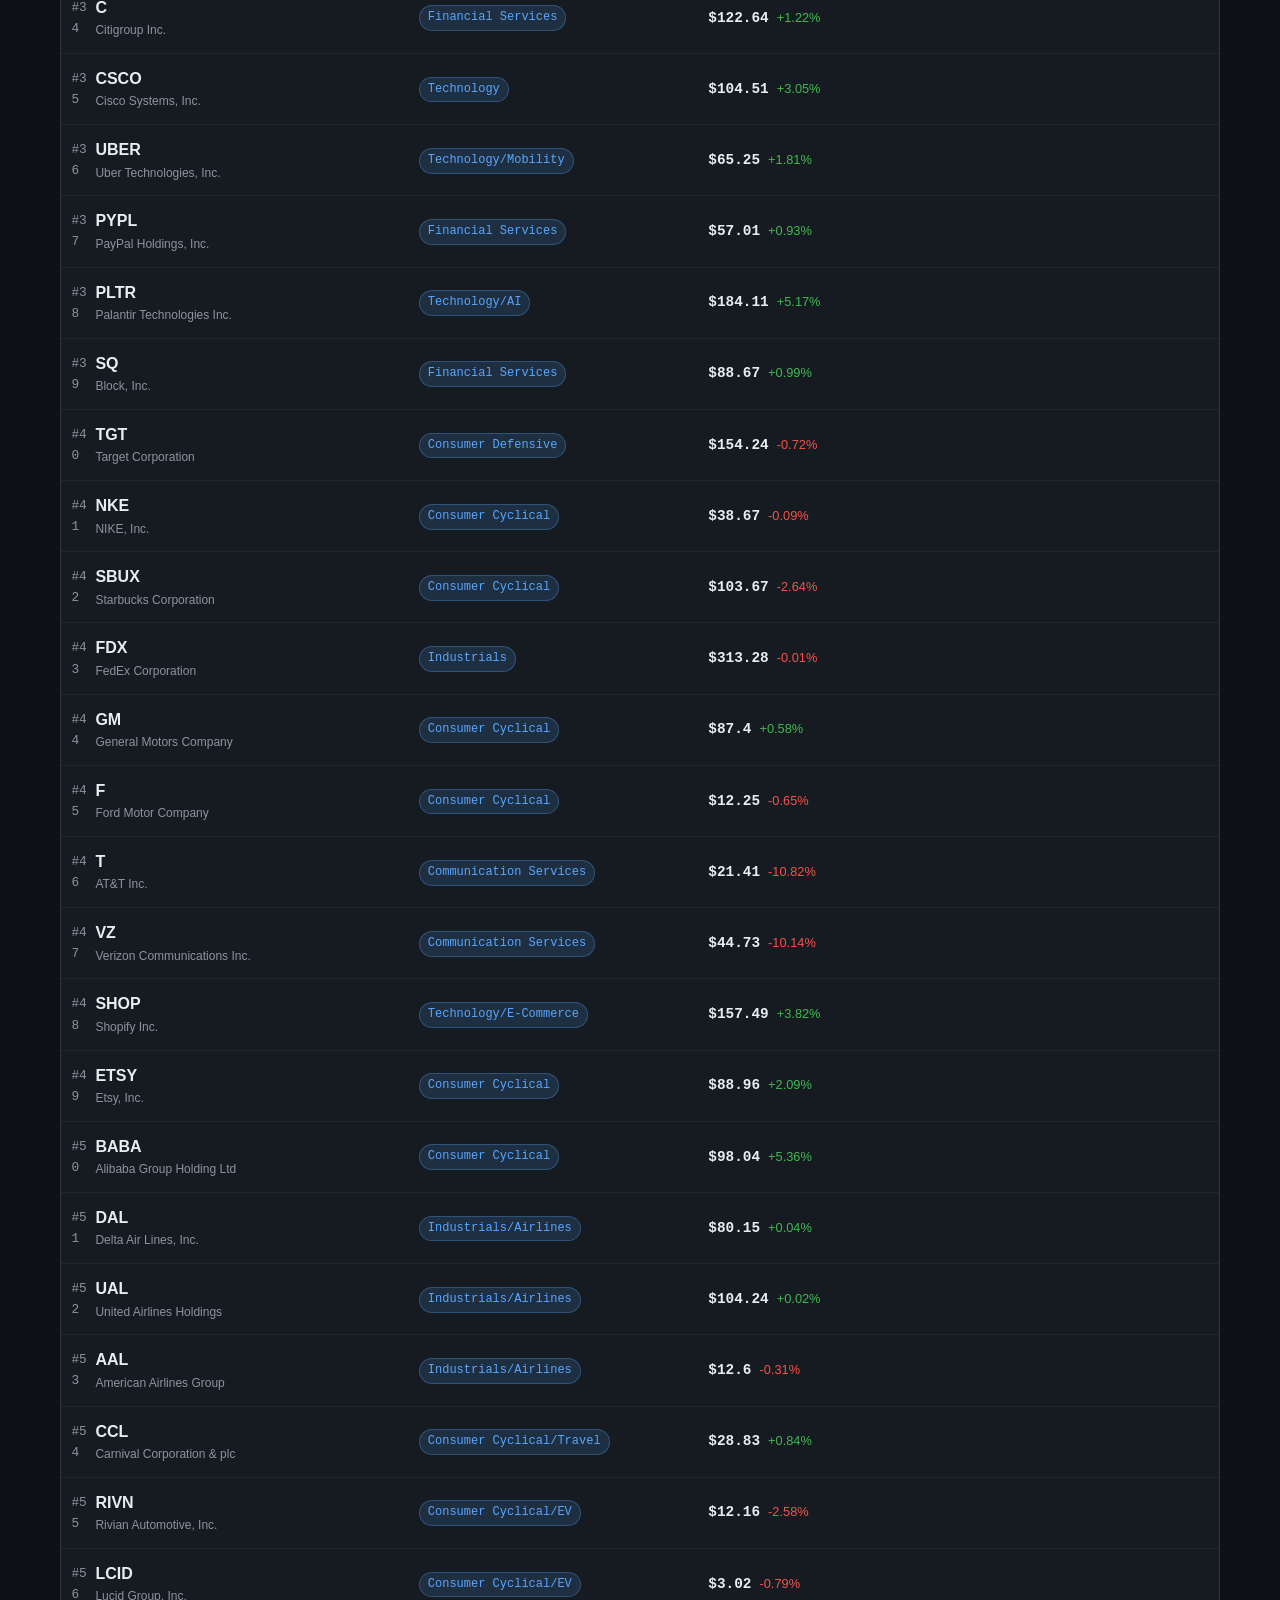
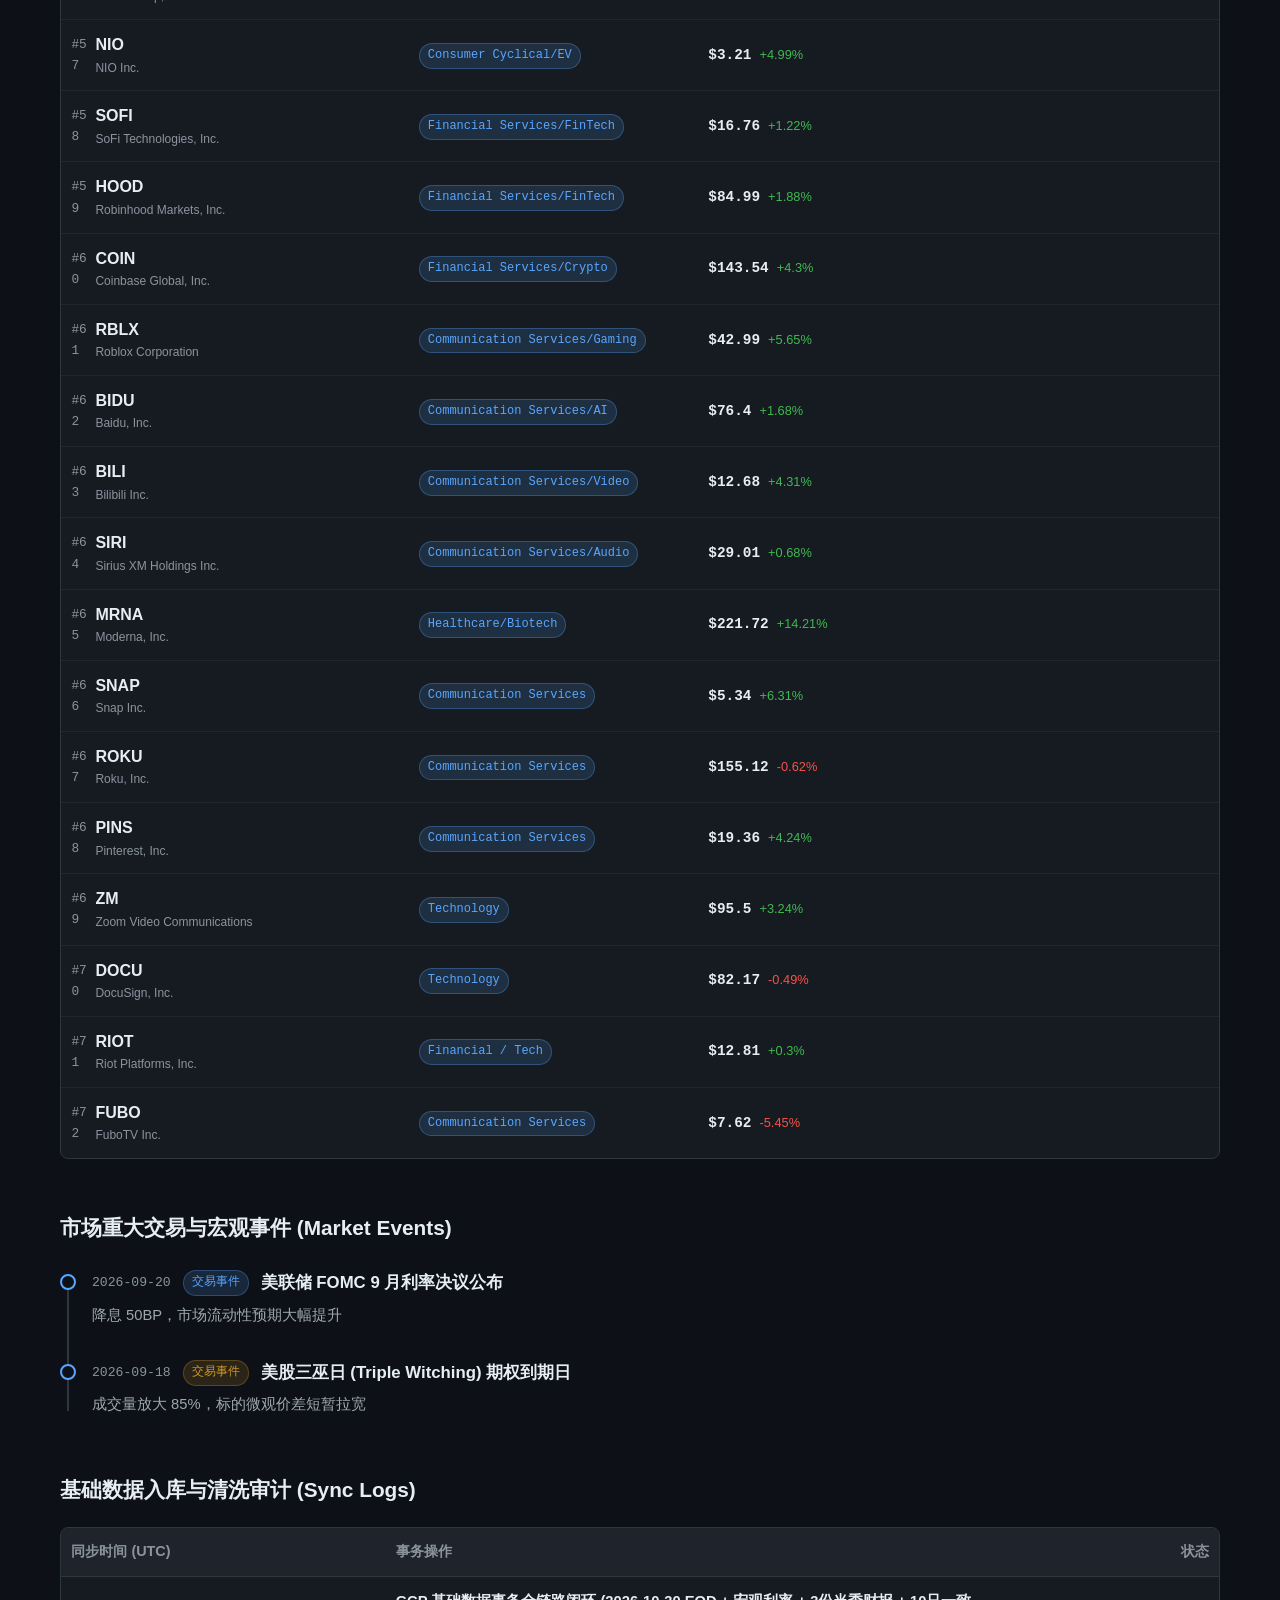
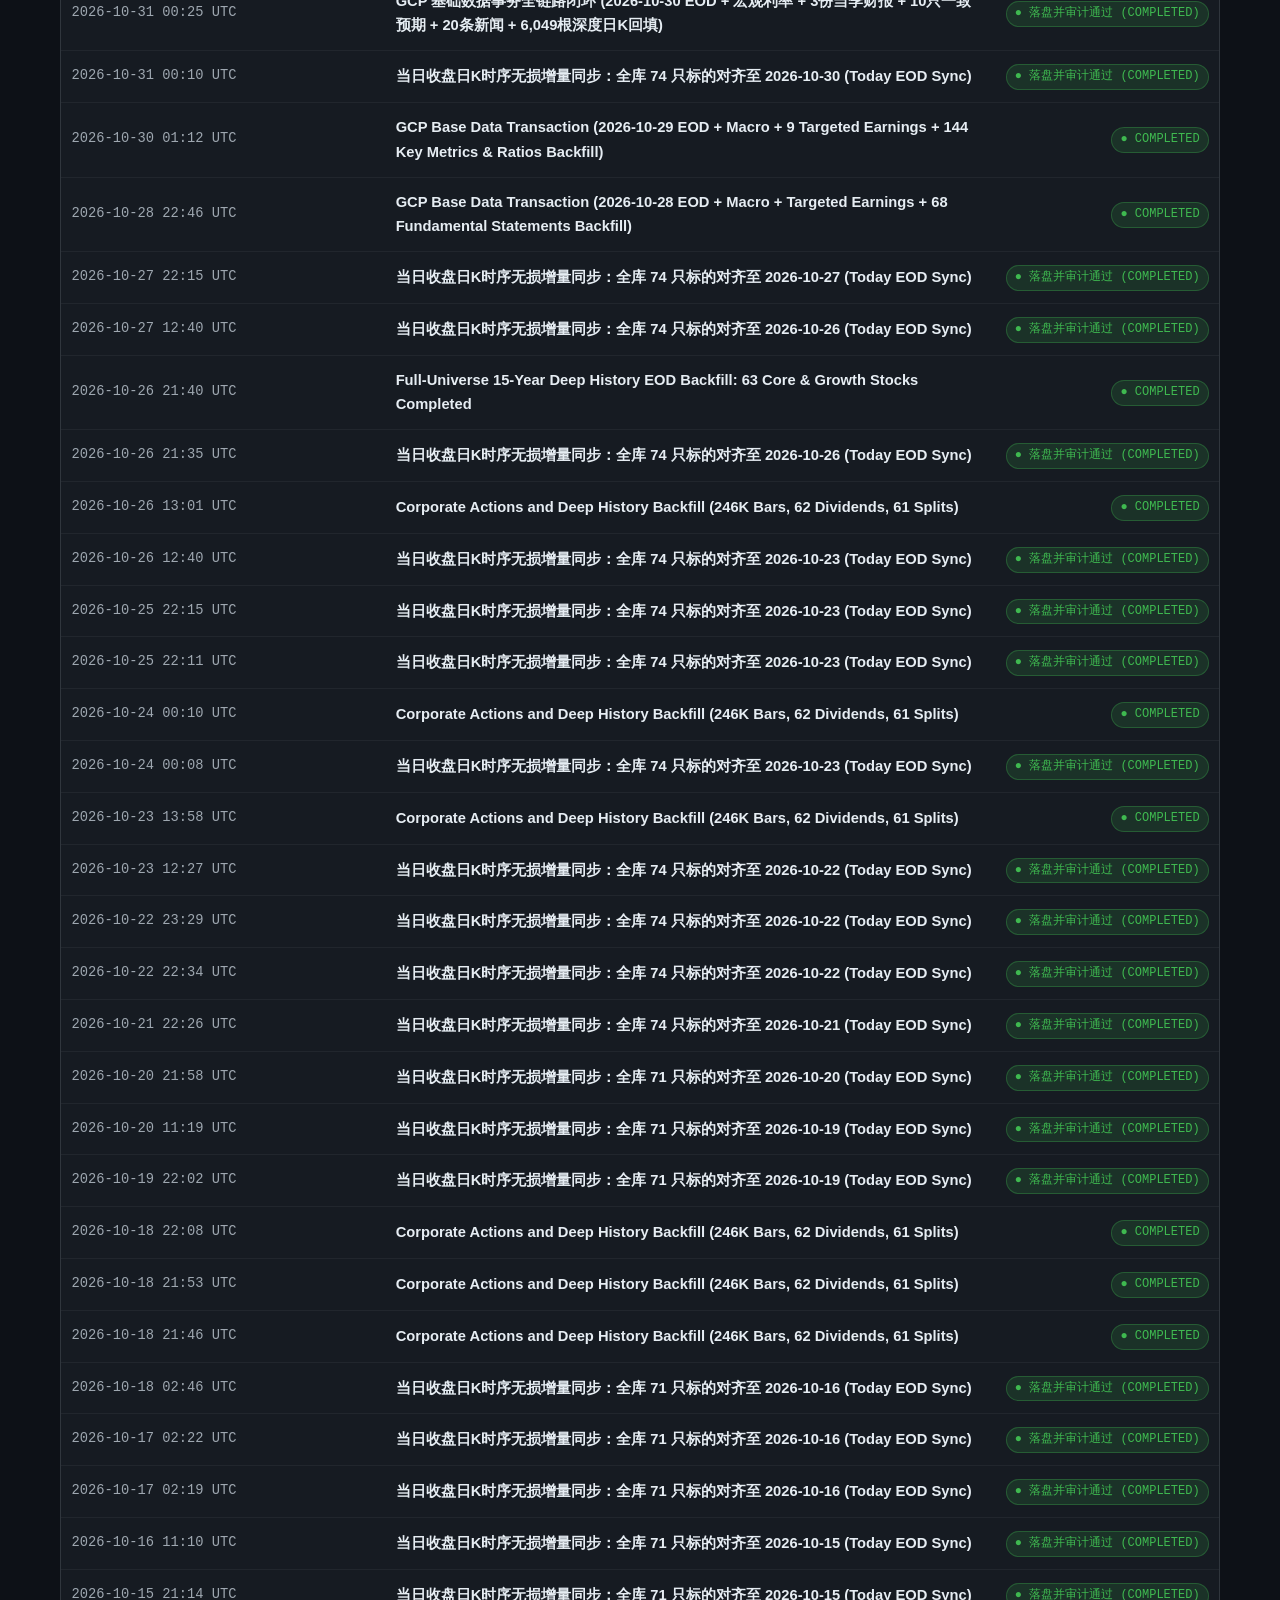
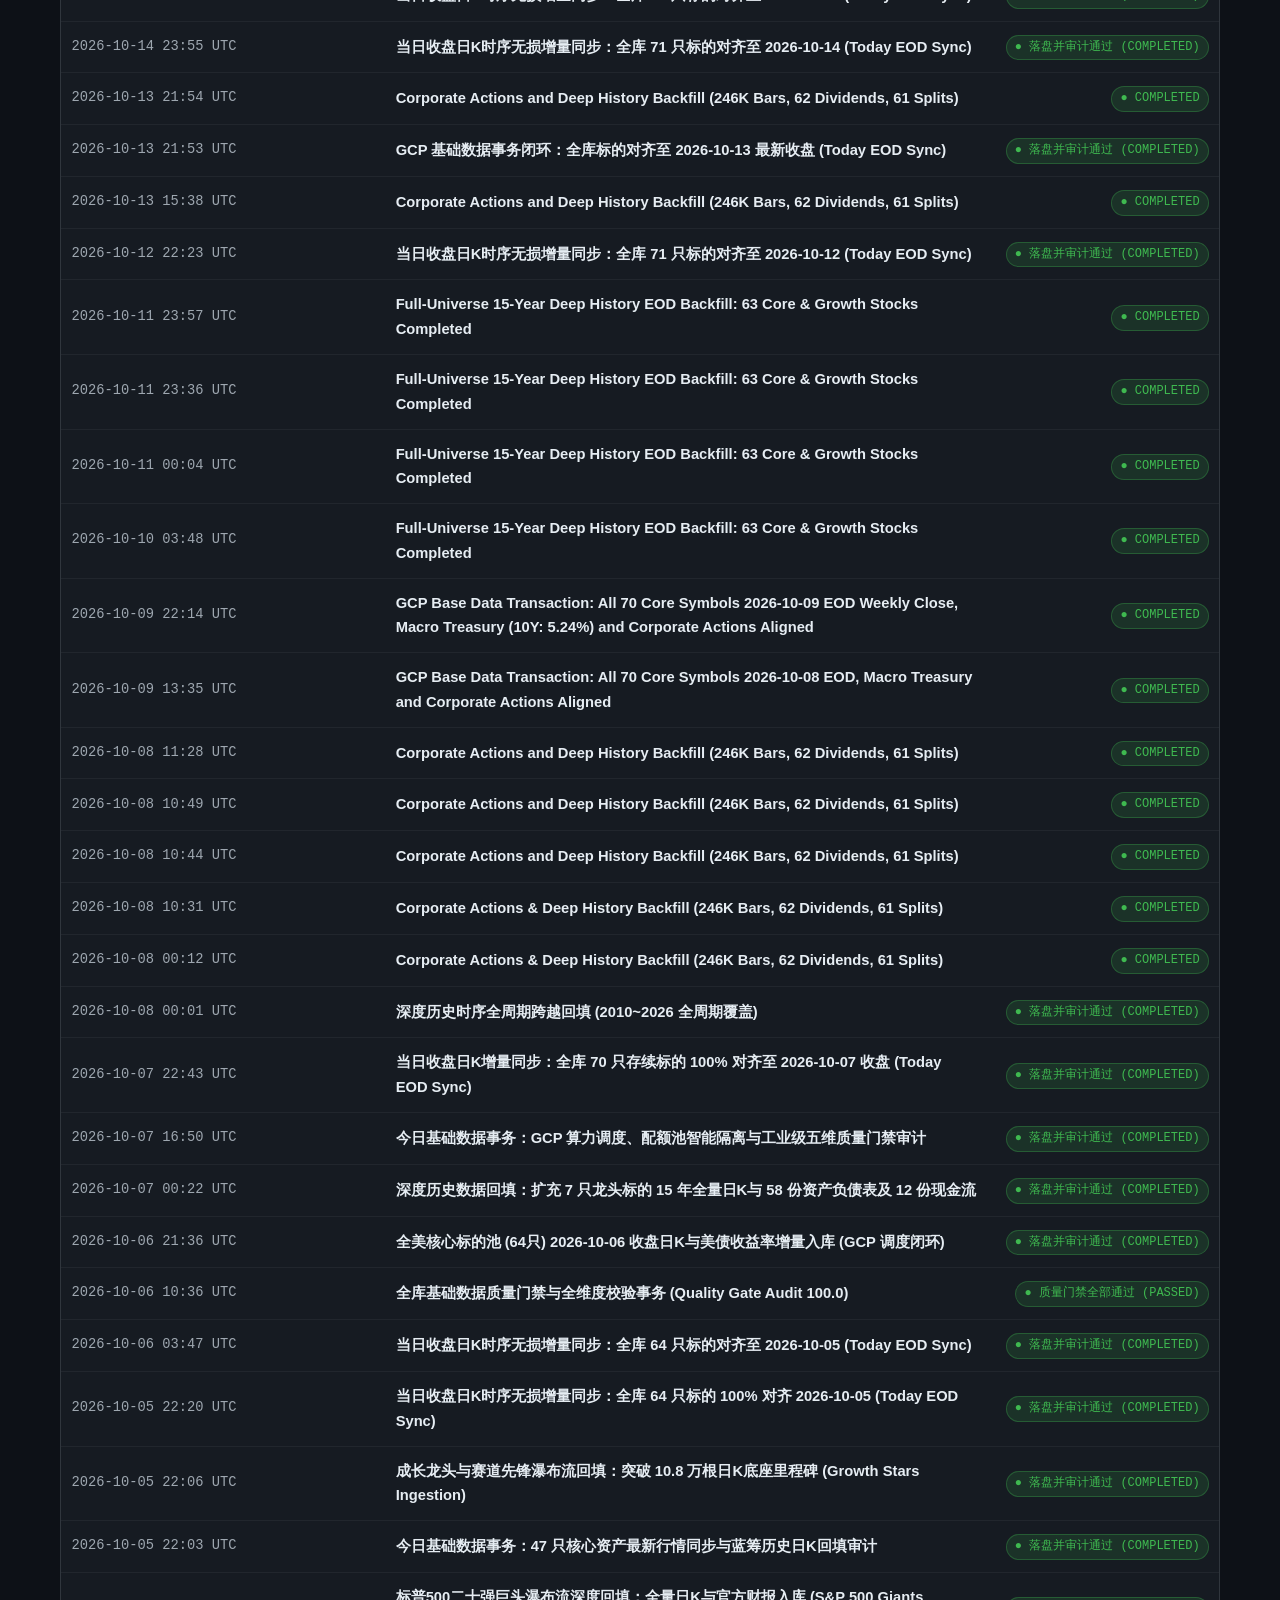
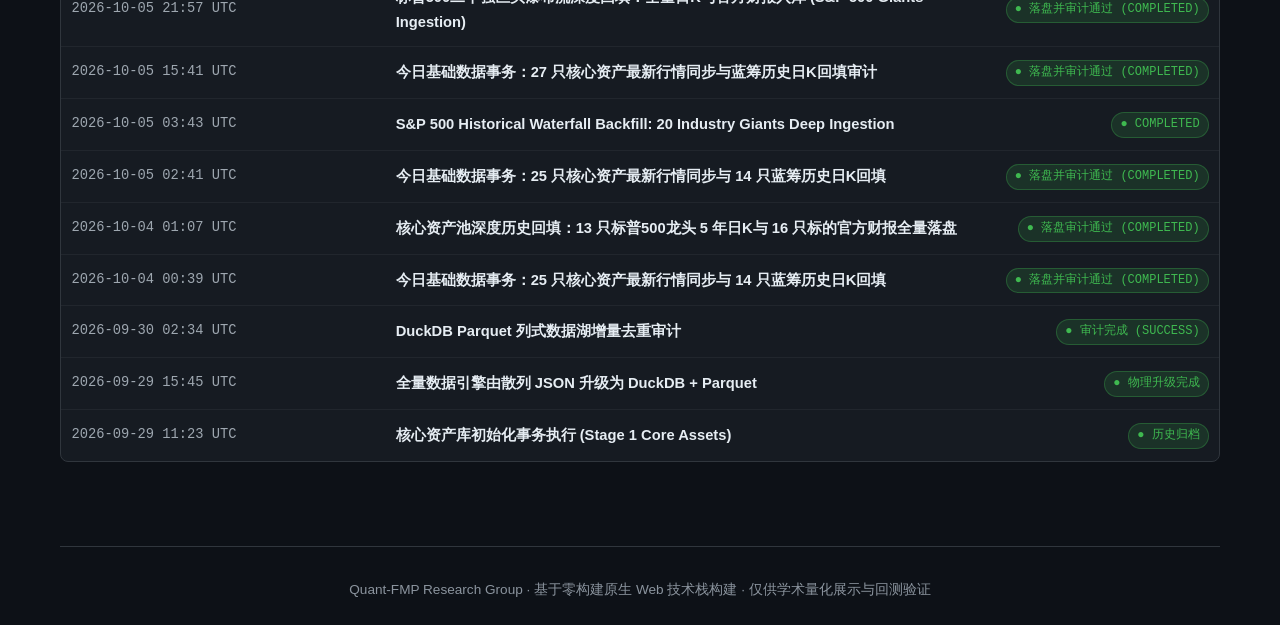
==== commit 8e1f2029: "chore(release): update static UI dashboard (2026-10-31 00:26:38 UTC)" ====
--- a/base-data-transactions.html
+++ b/base-data-transactions.html
@@ -14,9 +14,9 @@
   <meta name="apple-mobile-web-app-title" content="Quant-FMP">
   <meta name="mobile-web-app-capable" content="yes">
   <link rel="icon" type="image/svg+xml" href="assets/favicon.svg">
-  <link rel="stylesheet" href="assets/css/style.css?v=20261001_v1">
-  <link rel="stylesheet" href="assets/css/components.css?v=20261001_v1">
-  <link rel="stylesheet" href="assets/css/responsive.css?v=20261001_v1">
+  <link rel="stylesheet" href="assets/css/style.css?v=20261031_v4">
+  <link rel="stylesheet" href="assets/css/components.css?v=20261031_v4">
+  <link rel="stylesheet" href="assets/css/responsive.css?v=20261031_v4">
   <!-- PWA 渐进式应用核心注册脚本 -->
   <script src="assets/js/pwa-app.js" defer></script>
 </head>
@@ -264,7 +264,7 @@
   </main>
 
   <script type="module">
-    import { fetchStaticData, generateSparklineSVG, setupMobileNav, createModal } from './assets/js/utils.js?v=20261001_v1';
+    import { fetchStaticData, generateSparklineSVG, setupMobileNav, createModal } from './assets/js/utils.js?v=20261031_v4';
     setupMobileNav();
 
     const stockModal = createModal('stockDetailModal');
--- a/assets/css/style.css
+++ b/assets/css/style.css
@@ -126,7 +126,12 @@
   color: var(--text-secondary);
   font-size: 0.9rem;
   font-weight: 500;
-  padding: 4px 0;
+  padding: 6px 8px;
+  min-width: 44px;
+  min-height: 44px;
+  display: inline-flex;
+  align-items: center;
+  justify-content: center;
   border-bottom: 2px solid transparent;
   transition: all 0.2s ease;
 }
@@ -139,9 +144,14 @@
 .menu-toggle {
   display: none;
   background: none;
-  border: none;
-  color: var(--text-primary);
-  font-size: 1.4rem;
+  border: 1px solid var(--border-default);
+  border-radius: 6px;
+  color: var(--text-primary);
+  font-size: 1.35rem;
+  min-width: 44px;
+  min-height: 44px;
+  align-items: center;
+  justify-content: center;
   cursor: pointer;
 }
 
--- a/assets/css/components.css
+++ b/assets/css/components.css
@@ -237,12 +237,15 @@
   color: var(--text-secondary);
   font-size: 0.85rem;
   font-weight: 500;
-  padding: 0.4rem 0.85rem;
+  padding: 0.5rem 0.9rem;
+  min-width: 44px;
+  min-height: 44px;
   border-radius: 6px;
   cursor: pointer;
   transition: all 0.15s ease;
   display: inline-flex;
   align-items: center;
+  justify-content: center;
   gap: 0.4rem;
 }
 .catalog-pill:hover {
@@ -323,8 +326,13 @@
   font-size: 1.5rem;
   line-height: 1;
   cursor: pointer;
-  padding: 0.25rem 0.5rem;
-  border-radius: 4px;
+  padding: 0.35rem 0.6rem;
+  min-width: 48px;
+  min-height: 48px;
+  display: inline-flex;
+  align-items: center;
+  justify-content: center;
+  border-radius: 6px;
 }
 .modal-close-btn:hover {
   color: var(--text-primary);
@@ -408,12 +416,15 @@
   flex-shrink: 0;
 }
 
-/* 按钮通用 */
+/* 按钮通用 (严格满足 >= 44x44px 触控热区规范) */
+.btn,
 .btn-primary {
   background-color: var(--color-accent);
   color: #0d1117;
   font-weight: 600;
-  padding: 0.45rem 1rem;
+  padding: 0.5rem 1rem;
+  min-width: 44px;
+  min-height: 44px;
   border-radius: 6px;
   border: none;
   cursor: pointer;
@@ -421,9 +432,11 @@
   text-decoration: none;
   display: inline-flex;
   align-items: center;
+  justify-content: center;
   gap: 0.4rem;
   transition: opacity 0.15s ease;
 }
+.btn:hover,
 .btn-primary:hover {
   opacity: 0.9;
 }
@@ -431,18 +444,36 @@
   background-color: transparent;
   color: var(--text-primary);
   border: 1px solid var(--border-default);
-  padding: 0.45rem 1rem;
+  padding: 0.5rem 1rem;
+  min-width: 44px;
+  min-height: 44px;
   border-radius: 6px;
   cursor: pointer;
   font-size: 0.88rem;
   text-decoration: none;
   display: inline-flex;
   align-items: center;
+  justify-content: center;
   gap: 0.4rem;
   transition: background-color 0.15s ease;
 }
 .btn-secondary:hover {
   background-color: rgba(255, 255, 255, 0.05);
+}
+.modal-tab-btn {
+  min-width: 44px;
+  min-height: 44px;
+  display: inline-flex;
+  align-items: center;
+  justify-content: center;
+}
+.footer-right a {
+  min-width: 44px;
+  min-height: 44px;
+  display: inline-flex;
+  align-items: center;
+  justify-content: center;
+  padding: 0.35rem 0.5rem;
 }
 
 /* 对比走势面板与对比指标块 */
@@ -476,18 +507,22 @@
  * PWA (Progressive Web App) 专属组件体系
  * ============================================================================== */
 
-/* 顶栏极简安装按钮 */
-.pwa-install-btn {
-  display: inline-flex;
-  align-items: center;
+/* 顶栏极简安装按钮 (严格满足 >= 44x44px 物理触控热区) */
+.pwa-install-btn,
+#pwaInstallBtn {
+  display: inline-flex;
+  align-items: center;
+  justify-content: center;
   gap: 0.35rem;
   background: linear-gradient(135deg, rgba(56, 139, 253, 0.15), rgba(188, 140, 255, 0.15));
   border: 1px solid rgba(88, 166, 255, 0.4);
   color: var(--color-accent);
   font-size: 0.78rem;
   font-weight: 600;
-  padding: 0.3rem 0.65rem;
-  border-radius: 20px;
+  padding: 0.45rem 0.85rem;
+  min-width: 44px;
+  min-height: 44px;
+  border-radius: 22px;
   cursor: pointer;
   transition: all 0.2s ease;
   white-space: nowrap;
--- a/assets/css/responsive.css
+++ b/assets/css/responsive.css
@@ -6,7 +6,11 @@
 @media (max-width: 768px) {
   /* 导航栏汉堡折叠 */
   .menu-toggle {
-    display: block;
+    display: inline-flex;
+    min-width: 44px;
+    min-height: 44px;
+    align-items: center;
+    justify-content: center;
   }
   .nav-links {
     display: none;
@@ -106,7 +110,9 @@
     gap: 0.3rem !important;
   }
   .modal-tab-btn {
-    padding: 0.35rem 0.65rem !important;
+    padding: 0.45rem 0.75rem !important;
+    min-width: 44px !important;
+    min-height: 44px !important;
     font-size: 0.8rem !important;
   }
 }
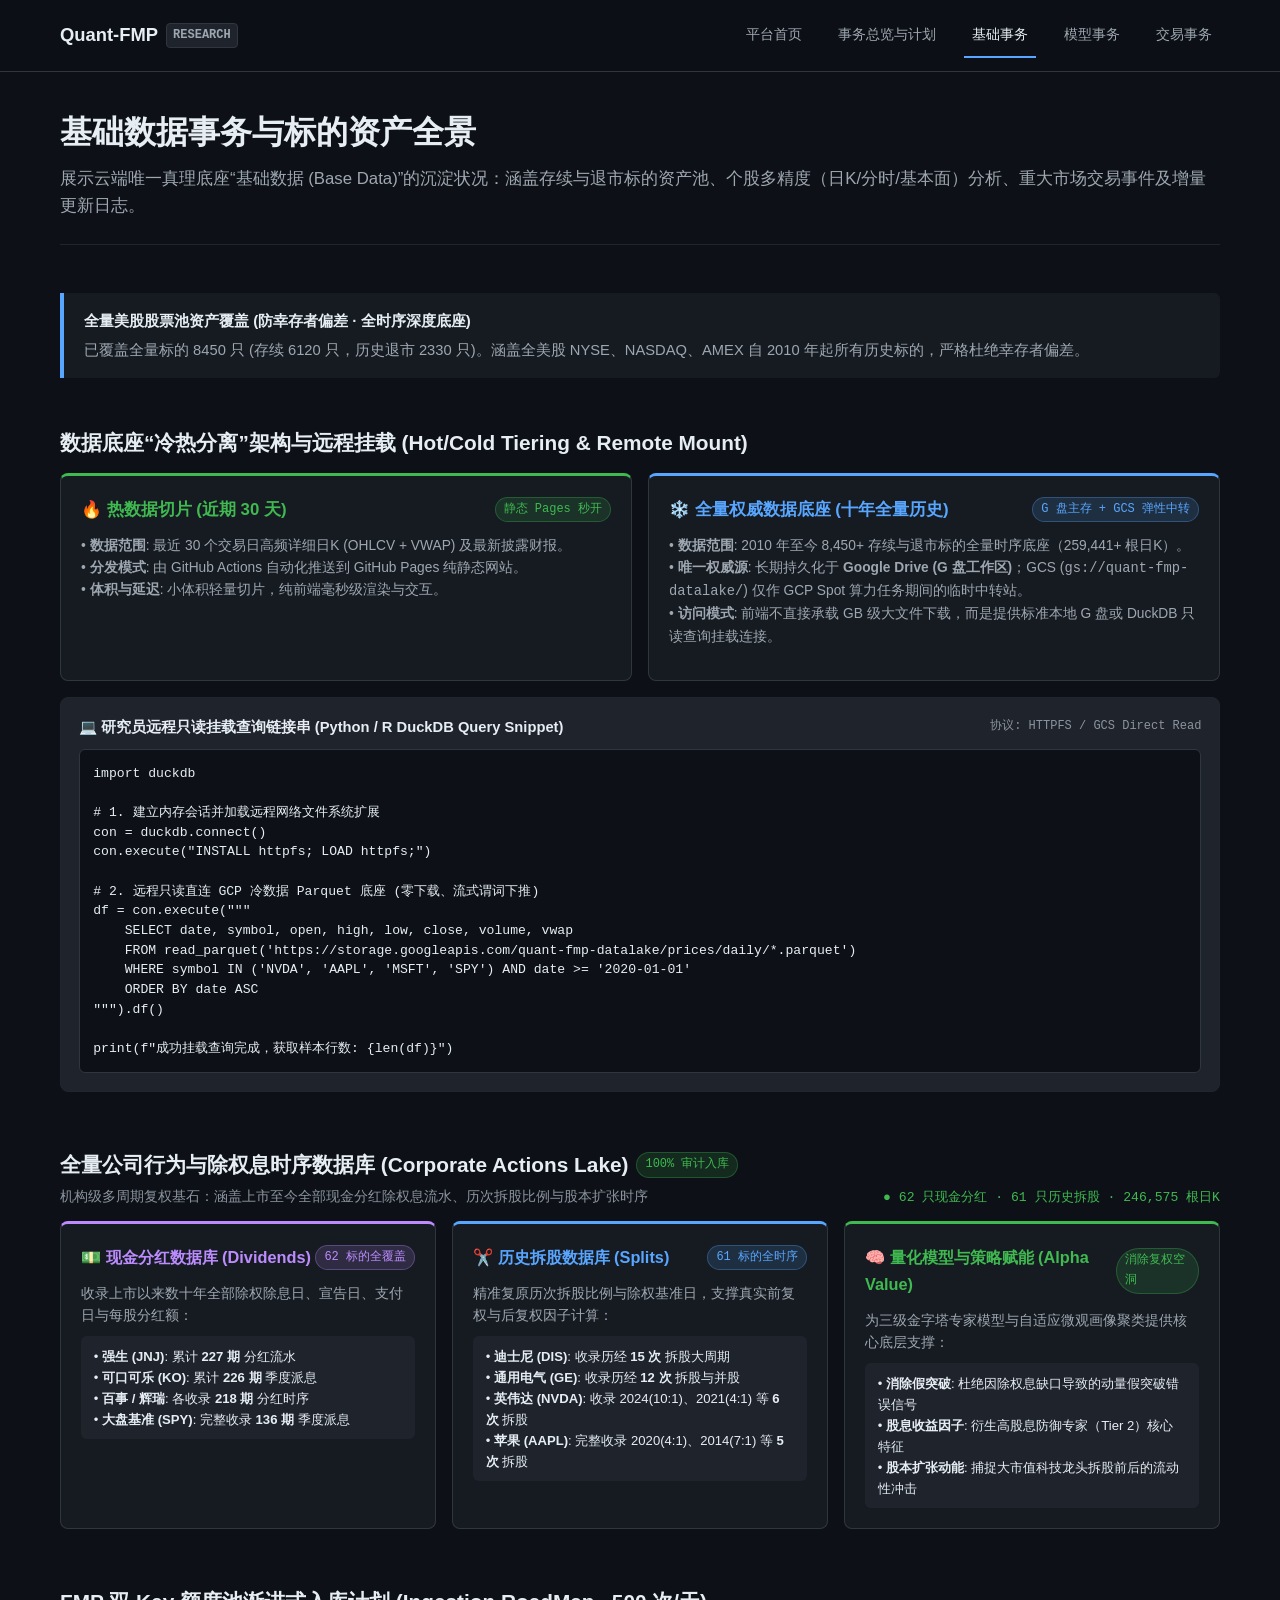
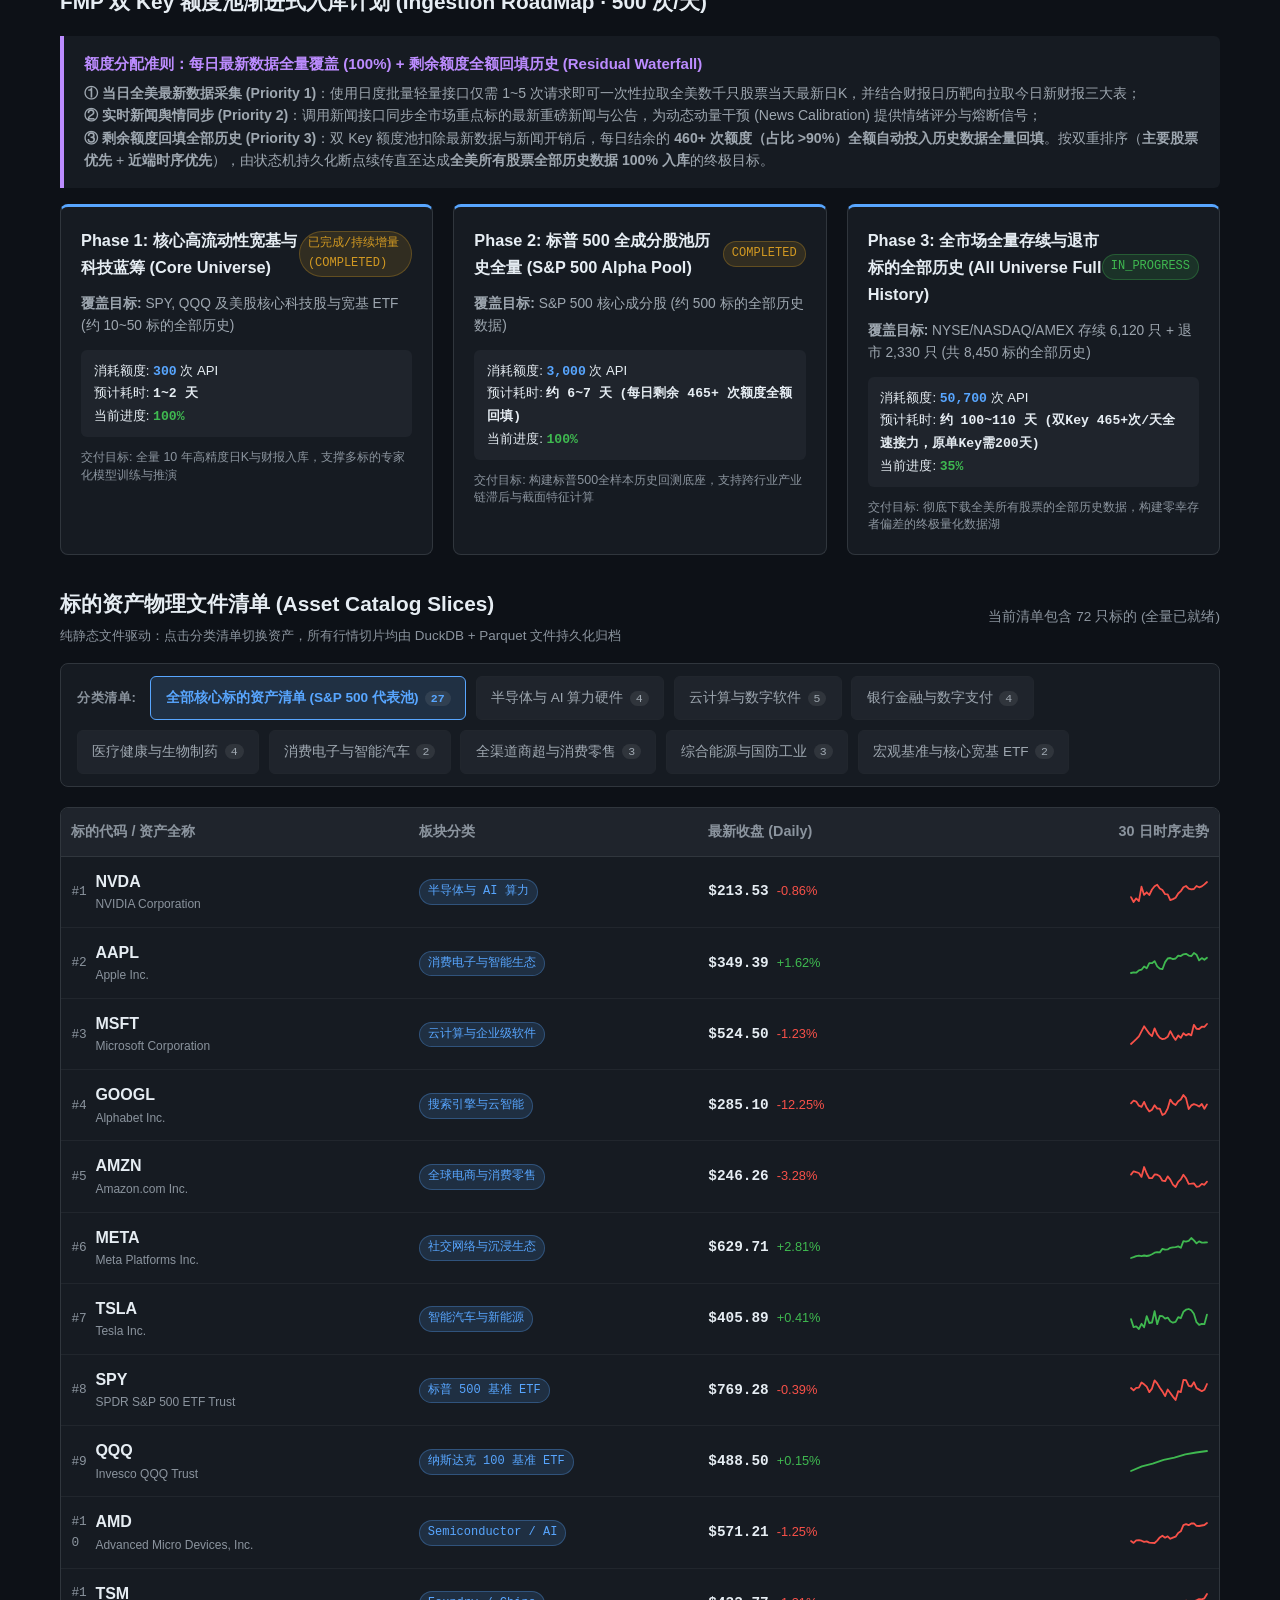
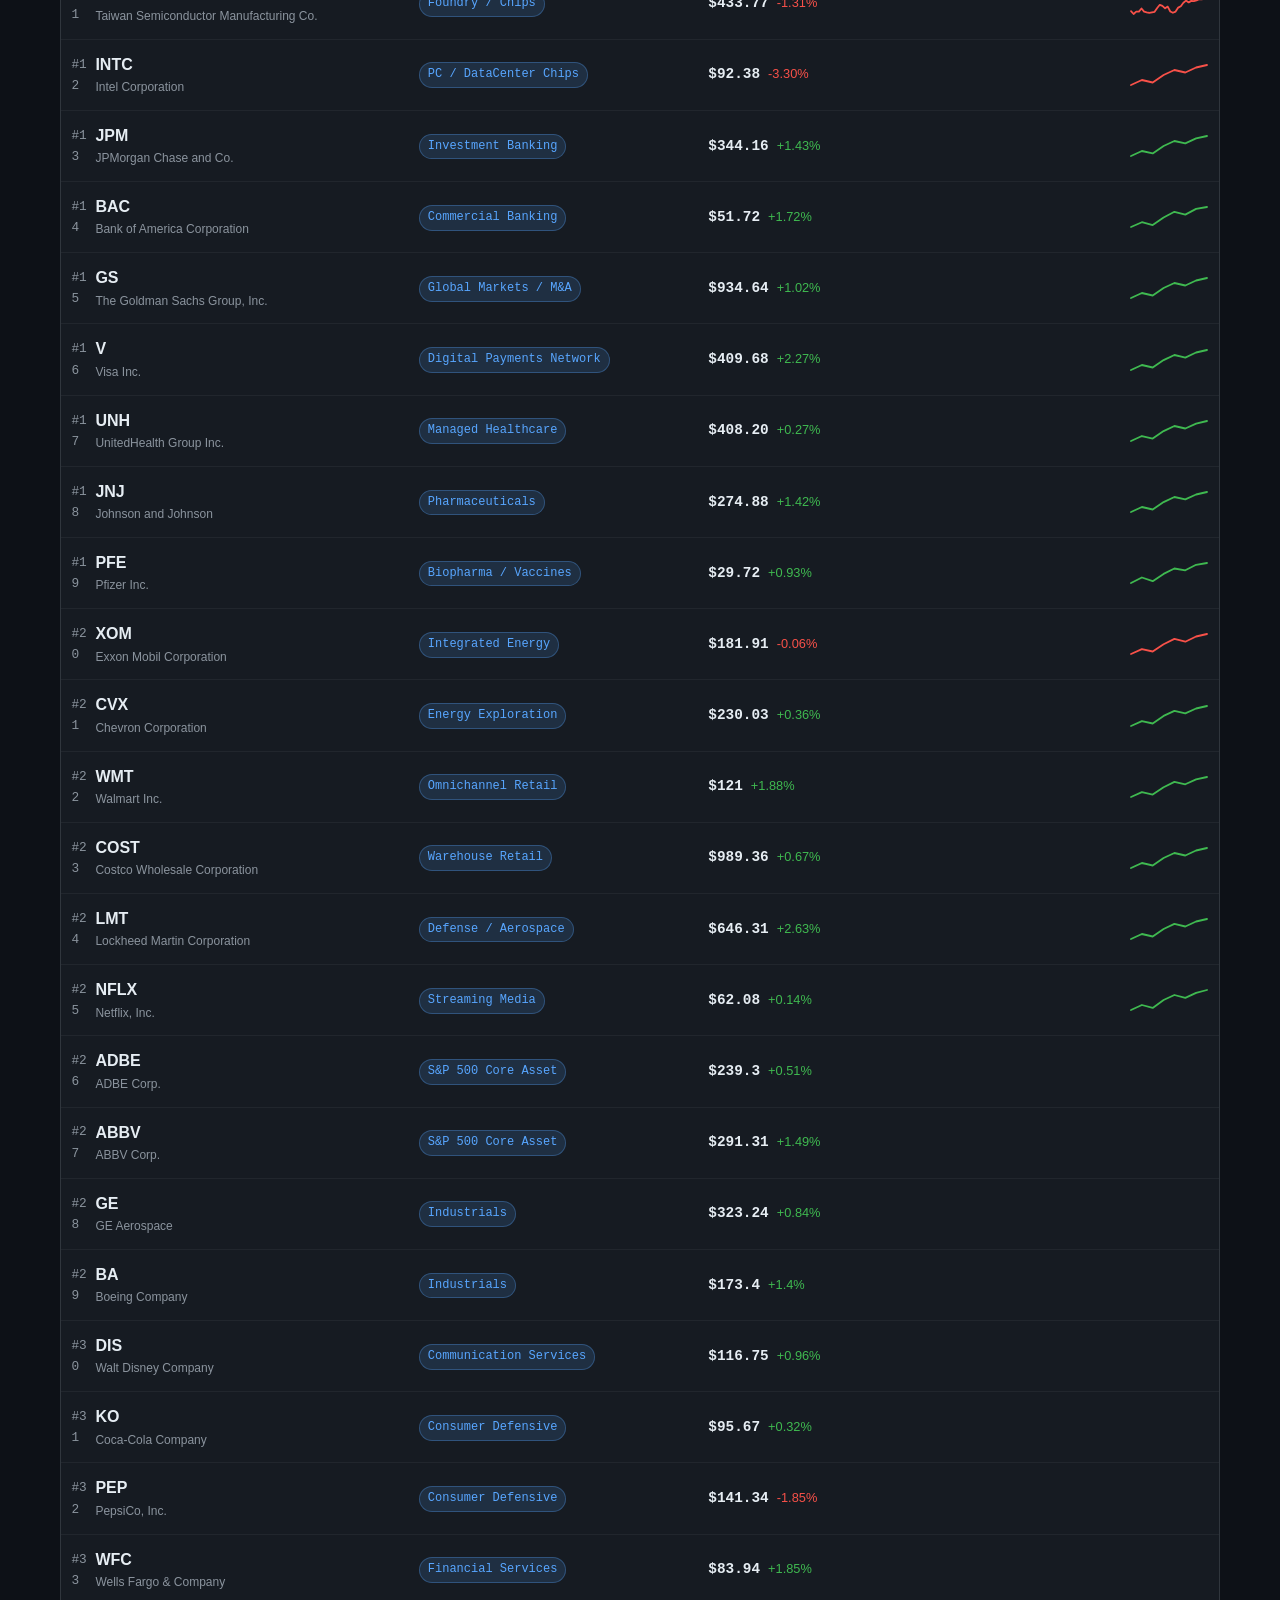
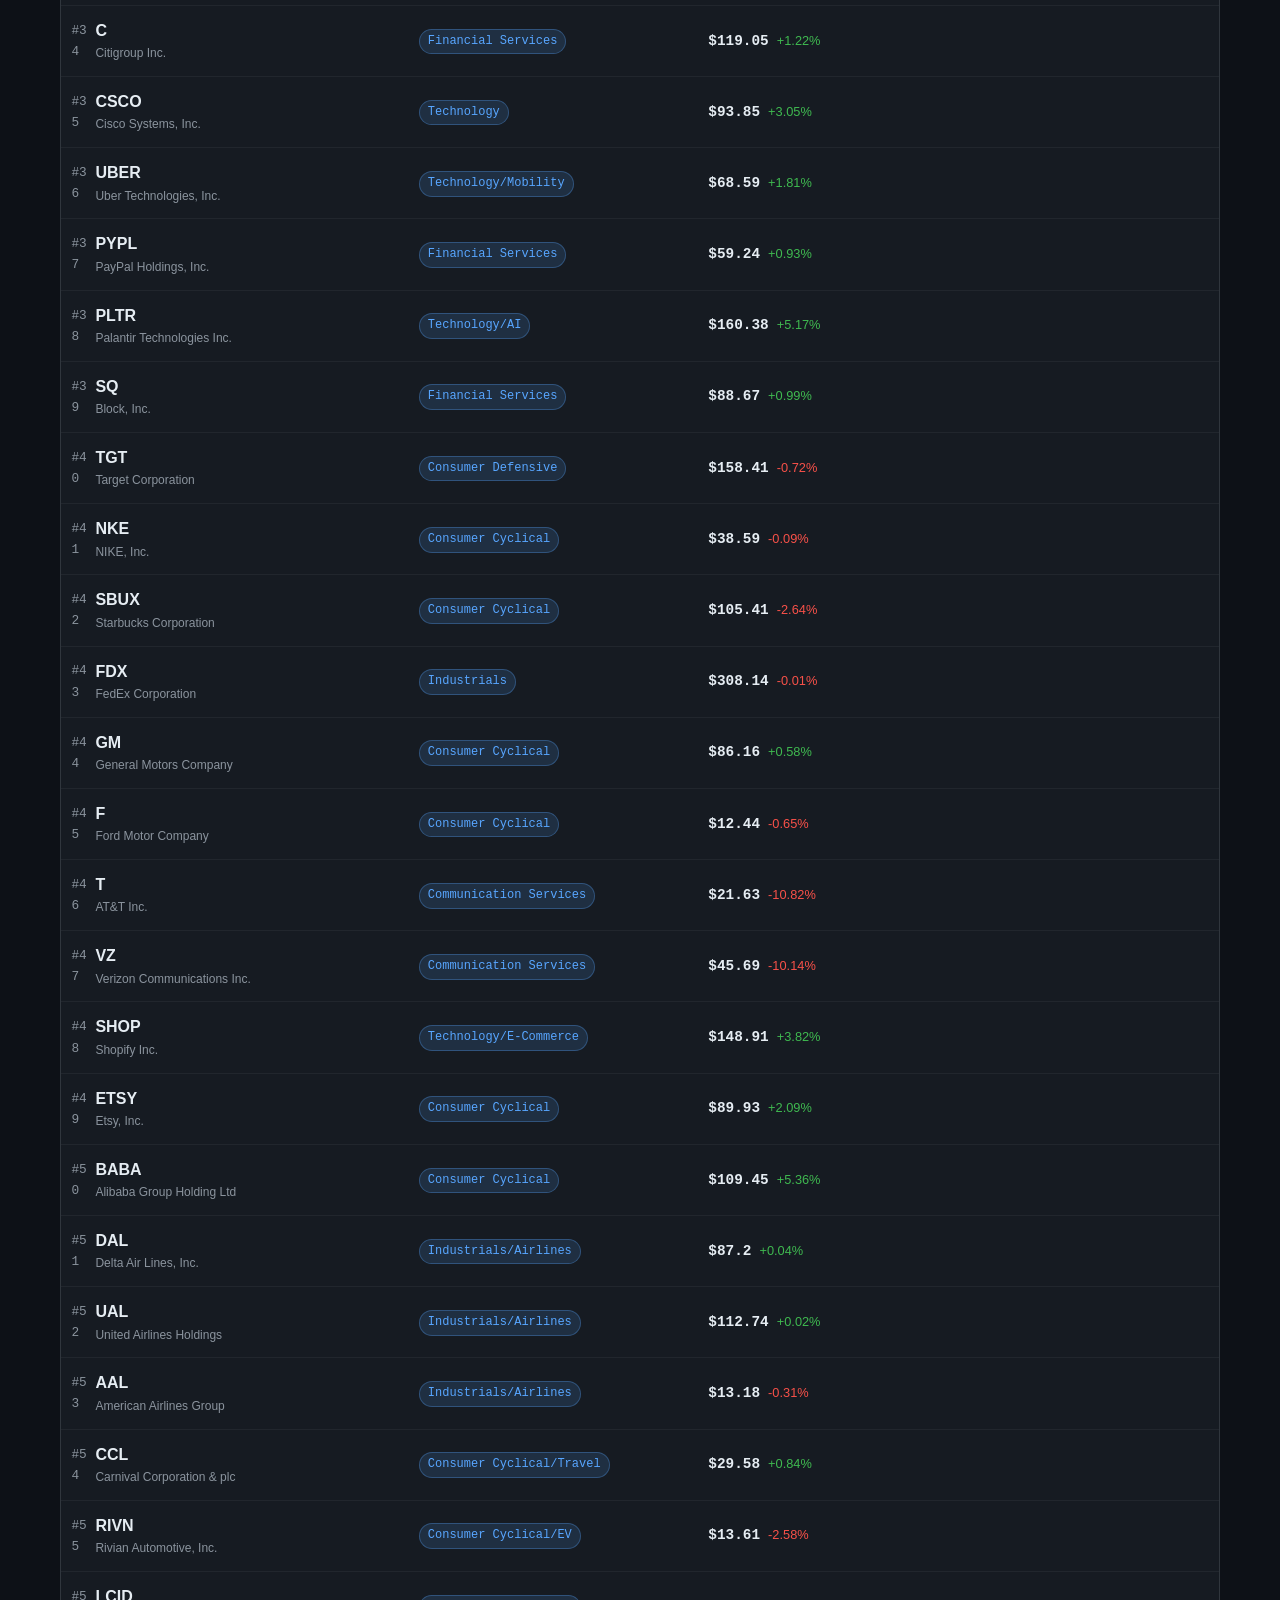
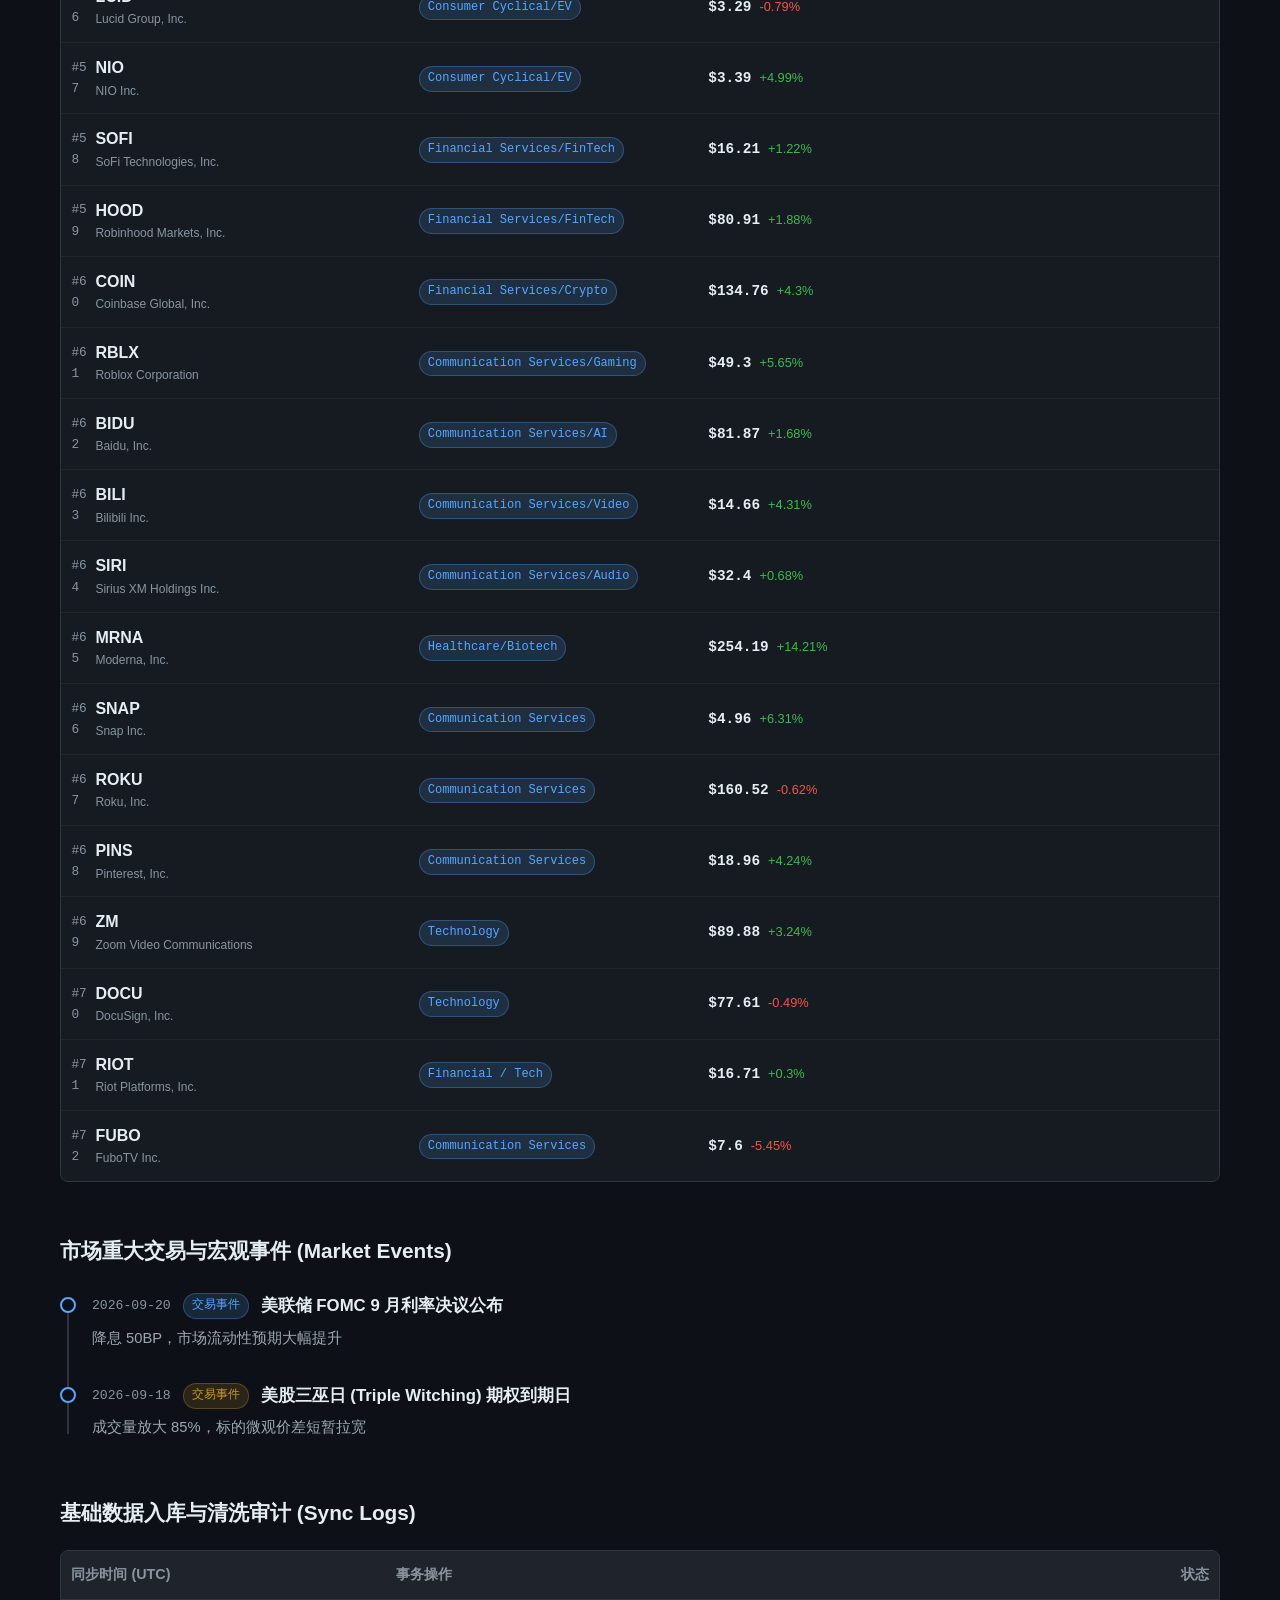
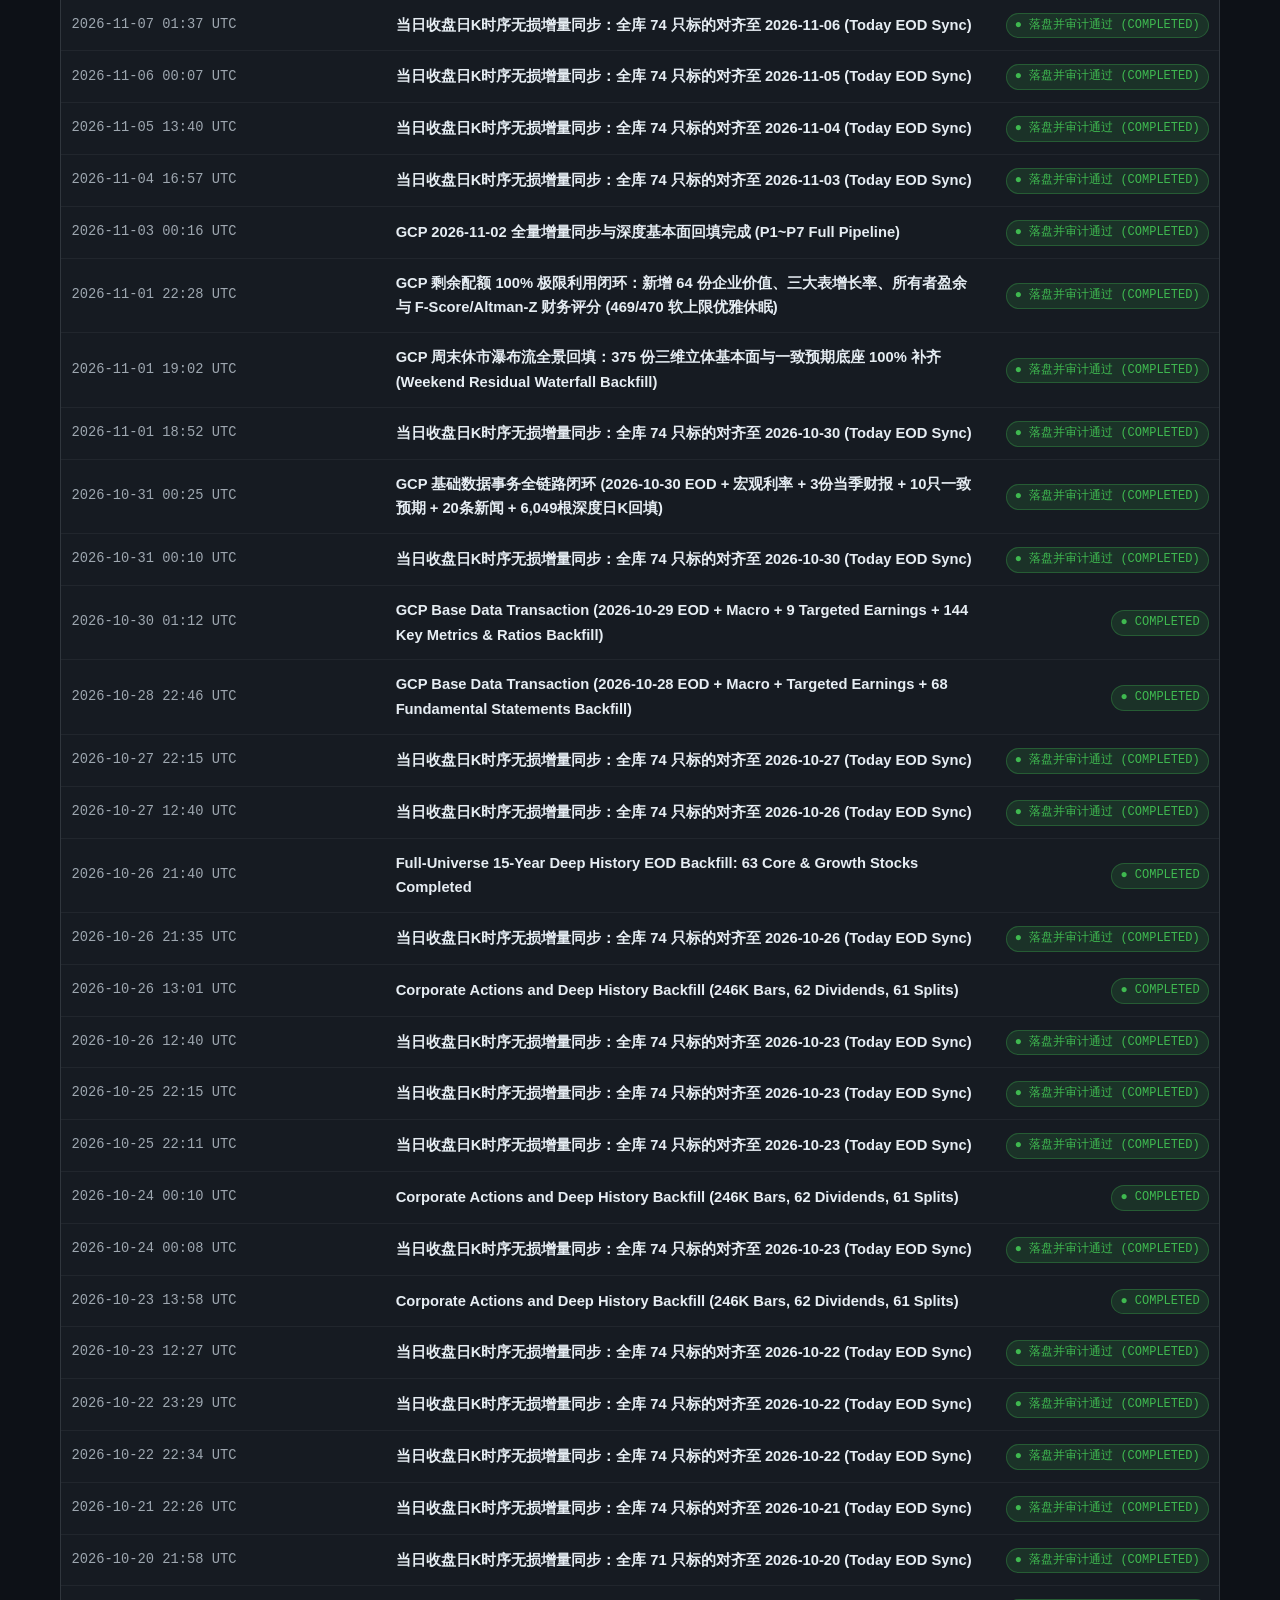
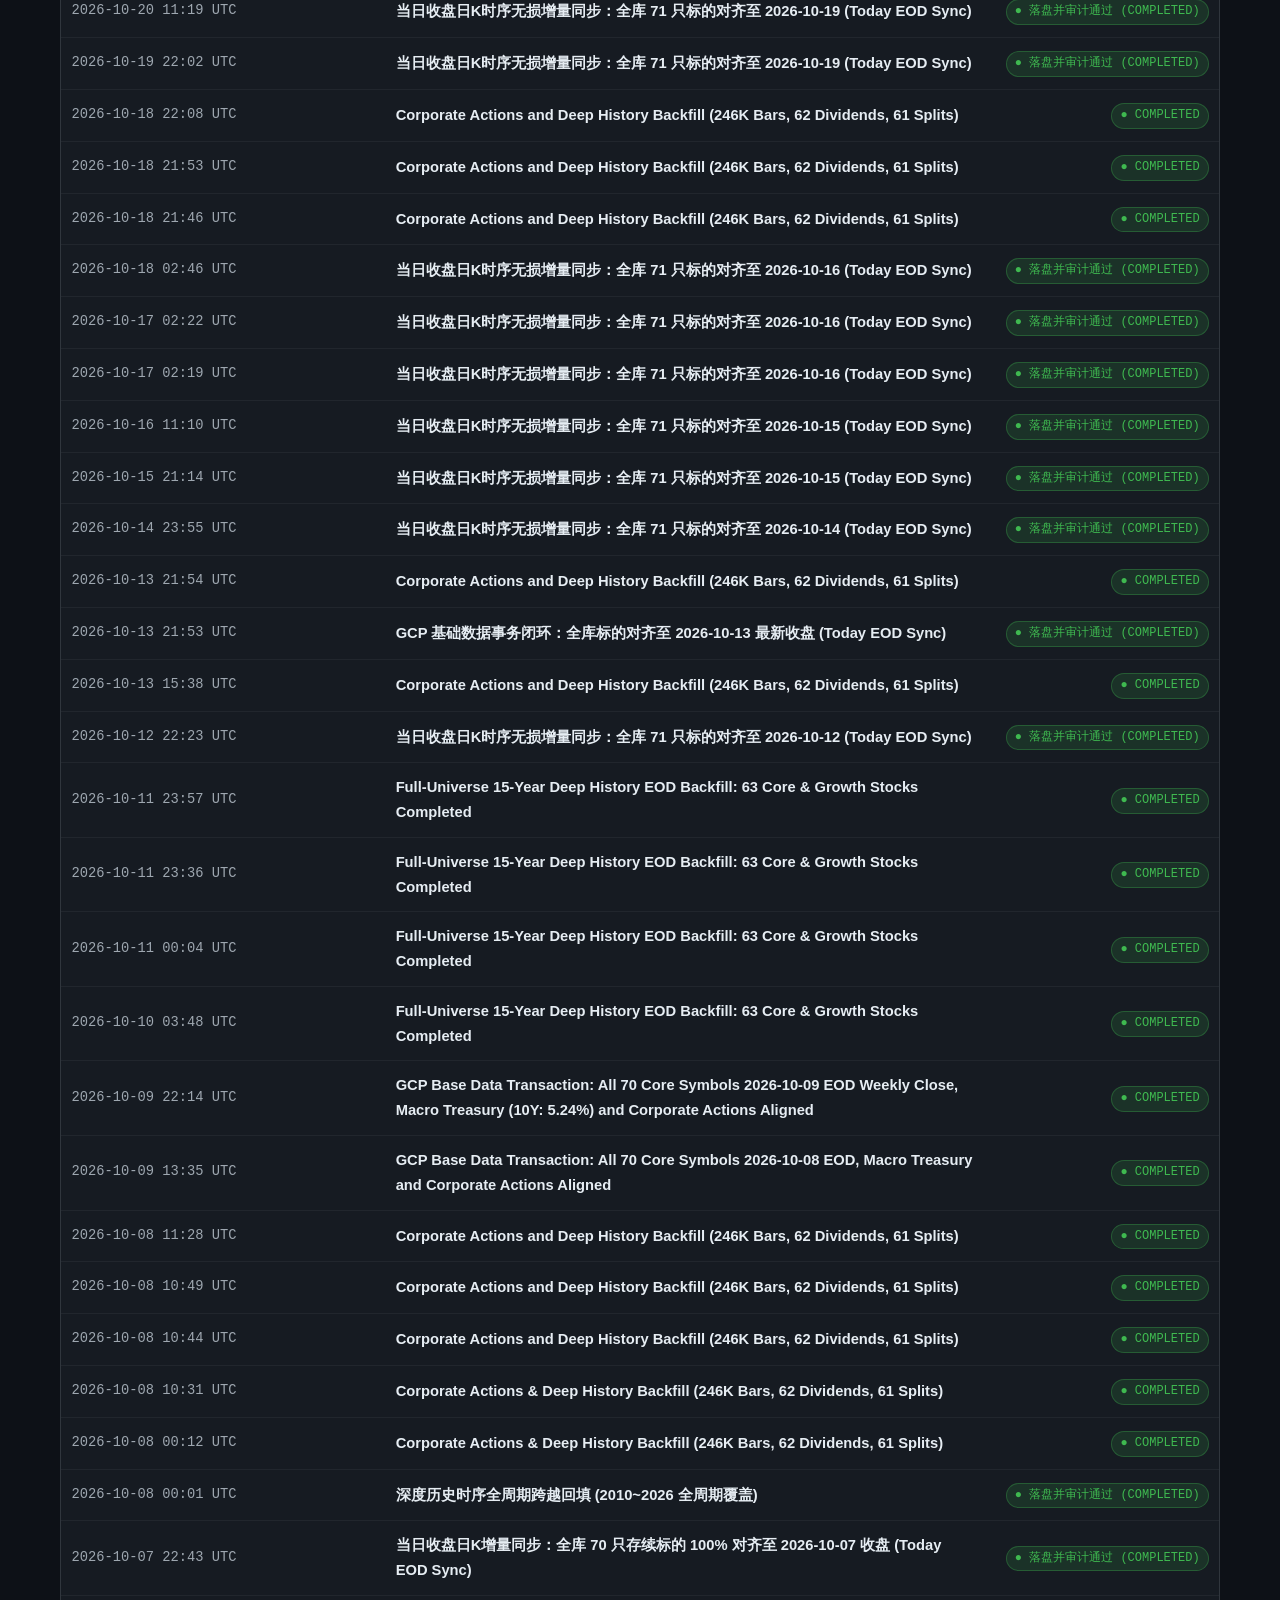
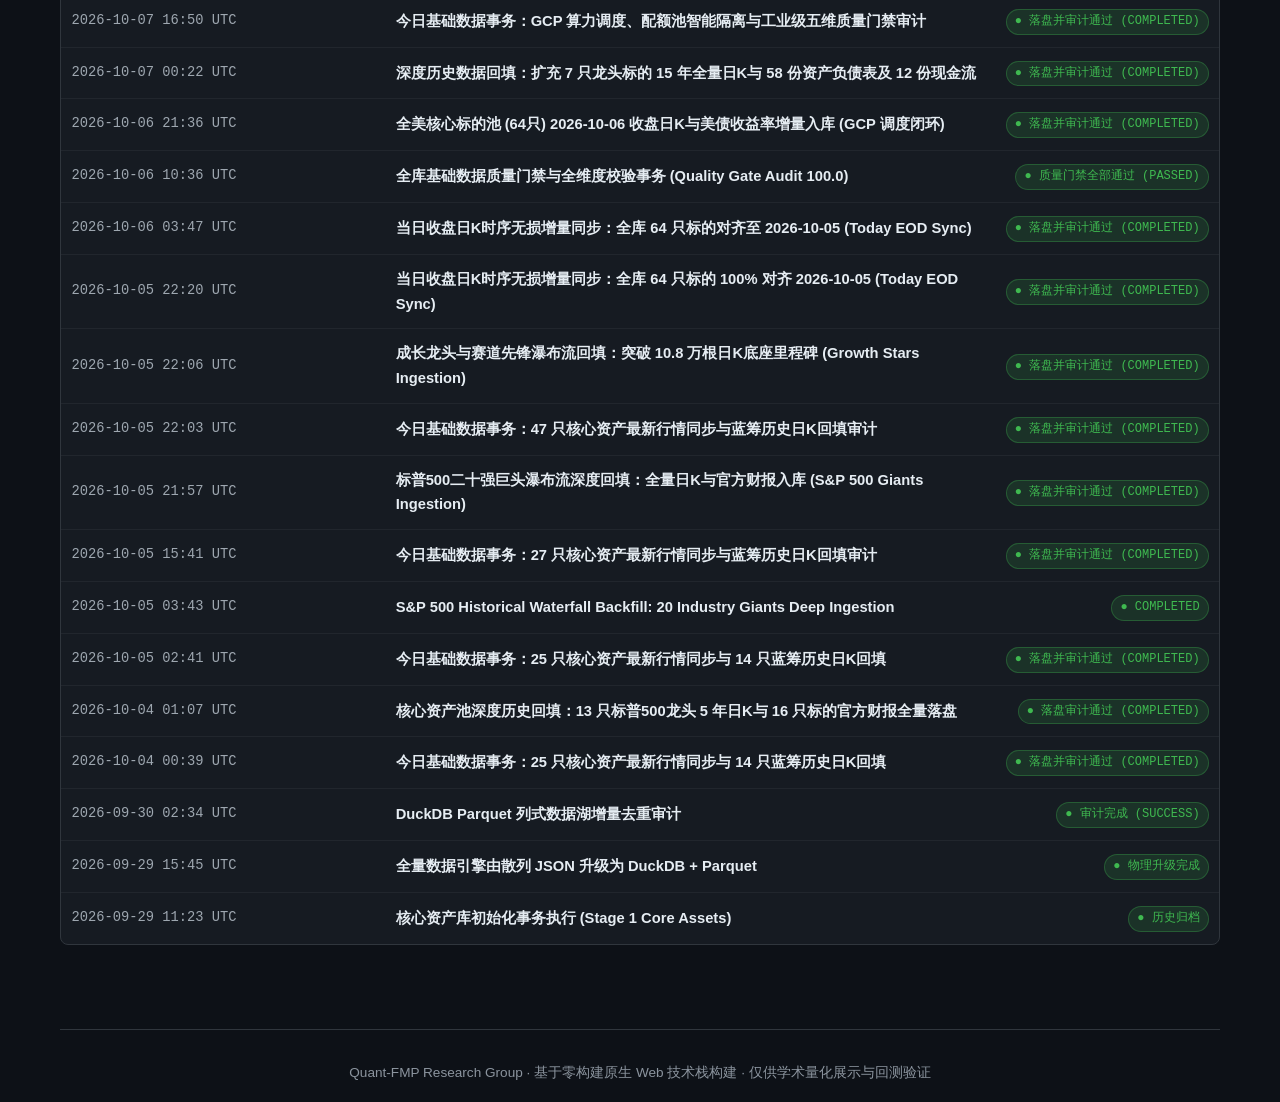
==== commit 28651223: "chore(release): update static UI dashboard (2026-11-07 04:22:41 UTC)" ====
--- a/base-data-transactions.html
+++ b/base-data-transactions.html
@@ -6,6 +6,7 @@
   <title>基础事务报告 - Quant-FMP Research</title>
   <meta name="theme-color" content="#0d1117">
   <meta name="description" content="Quant-FMP 基础数据底座与质量门禁审计报告">
+  <meta http-equiv="Content-Security-Policy" content="default-src 'self'; script-src 'self' 'unsafe-inline'; style-src 'self' 'unsafe-inline'; img-src 'self' data:; connect-src 'self';">
   <!-- PWA (Progressive Web App) 支持 -->
   <link rel="manifest" href="manifest.webmanifest">
   <link rel="apple-touch-icon" href="assets/icons/apple-touch-icon.png">
@@ -72,13 +73,13 @@
 
           <div class="card" style="border-top:3px solid var(--color-accent);">
             <div class="card-header">
-              <span class="card-title" style="color:var(--color-accent); font-size:1.05rem;">❄️ 冷数据底座 (十年全量历史)</span>
-              <span class="badge badge-blue">GCS 云存储托管</span>
+              <span class="card-title" style="color:var(--color-accent); font-size:1.05rem;">❄️ 全量权威数据底座 (十年全量历史)</span>
+              <span class="badge badge-blue">G 盘主存 + GCS 弹性中转</span>
             </div>
             <p style="font-size:0.86rem; color:var(--text-secondary); line-height:1.6; margin-bottom:0.75rem;">
-              • <strong>数据范围</strong>: 2010 年至今 8,450+ 存续与退市标的全量 Parquet 时序分区底座。<br/>
-              • <strong>存储载体</strong>: 托管于 Google Cloud Storage (<code>gs://quant-fmp-datalake/</code>)。<br/>
-              • <strong>访问模式</strong>: 前端不直接承载 GB 级大文件下载，而是提供标准 DuckDB 远程只读查询挂载连接。
+              • <strong>数据范围</strong>: 2010 年至今 8,450+ 存续与退市标的全量时序底座（259,441+ 根日K）。<br/>
+              • <strong>唯一权威源</strong>: 长期持久化于 <strong>Google Drive (G 盘工作区)</strong>；GCS (<code>gs://quant-fmp-datalake/</code>) 仅作 GCP Spot 算力任务期间的临时中转站。<br/>
+              • <strong>访问模式</strong>: 前端不直接承载 GB 级大文件下载，而是提供标准本地 G 盘或 DuckDB 只读查询挂载连接。
             </p>
           </div>
         </div>
@@ -264,7 +265,7 @@
   </main>
 
   <script type="module">
-    import { fetchStaticData, generateSparklineSVG, setupMobileNav, createModal } from './assets/js/utils.js?v=20261031_v4';
+    import { fetchStaticData, generateSparklineSVG, setupMobileNav, createModal, escapeHtml } from './assets/js/utils.js?v=20261031_v4';
     setupMobileNav();
 
     const stockModal = createModal('stockDetailModal');
@@ -492,13 +493,13 @@
       if (data.data_sync_history && data.data_sync_history.length > 0) {
         const sBody = document.getElementById('syncLogsBody');
         sBody.innerHTML = data.data_sync_history.map((h, idx) => `
-          <tr class="clickable-row" data-idx="${idx}" title="点击查看【${h.action}】完整入库与清洗审计详情">
-            <td class="tabular-numbers" style="font-size:0.86rem; color:var(--text-secondary);">${h.timestamp}</td>
+          <tr class="clickable-row" data-idx="${idx}" title="点击查看【${escapeHtml(h.action)}】完整入库与清洗审计详情">
+            <td class="tabular-numbers" style="font-size:0.86rem; color:var(--text-secondary);">${escapeHtml(h.timestamp)}</td>
             <td>
-              <strong style="color:var(--text-primary); font-size:0.92rem;">${h.action}</strong>
+              <strong style="color:var(--text-primary); font-size:0.92rem;">${escapeHtml(h.action)}</strong>
             </td>
             <td style="text-align:right;">
-              <span class="badge badge-green" style="font-size:0.75rem;">● ${h.status}</span>
+              <span class="badge badge-green" style="font-size:0.75rem;">● ${escapeHtml(h.status)}</span>
             </td>
           </tr>
         `).join('');
@@ -518,7 +519,7 @@
       function showSyncLogModal(log) {
         const titleHtml = `
           <span>基础数据入库与清洗审计 · 详细日志</span>
-          <span class="badge badge-green">${log.status}</span>
+          <span class="badge badge-green">${escapeHtml(log.status)}</span>
         `;
 
         const bodyHtml = `
@@ -526,25 +527,25 @@
             <div class="compare-metric-grid">
               <div class="compare-metric-card">
                 <div class="compare-metric-label">同步完成时间 (UTC)</div>
-                <div class="compare-metric-value" style="font-size:1.02rem; color:var(--text-primary);">${log.timestamp}</div>
+                <div class="compare-metric-value" style="font-size:1.02rem; color:var(--text-primary);">${escapeHtml(log.timestamp)}</div>
               </div>
               <div class="compare-metric-card">
                 <div class="compare-metric-label">审计校验状态</div>
-                <div class="compare-metric-value" style="font-size:1.02rem; color:var(--color-success);">● ${log.status}</div>
+                <div class="compare-metric-value" style="font-size:1.02rem; color:var(--color-success);">● ${escapeHtml(log.status)}</div>
               </div>
             </div>
 
             <div>
               <h4 style="font-size:0.95rem; margin-bottom:0.5rem; color:var(--text-primary);">事务操作名称</h4>
               <div style="background:var(--bg-subtle); padding:0.85rem 1rem; border-radius:6px; font-weight:600; color:var(--color-accent); font-size:0.95rem;">
-                ${log.action}
+                ${escapeHtml(log.action)}
               </div>
             </div>
 
             <div>
               <h4 style="font-size:0.95rem; margin-bottom:0.5rem; color:var(--text-primary);">审计结果与落盘记录详情 (Audit Details)</h4>
               <div style="background:var(--bg-subtle); padding:1.2rem; border-radius:8px; border:1px solid var(--border-default); font-size:0.9rem; line-height:1.7; color:var(--text-primary);">
-                ${log.records_added}
+                ${escapeHtml(log.records_added)}
               </div>
             </div>
 
--- a/assets/css/components.css
+++ b/assets/css/components.css
@@ -293,6 +293,7 @@
   width: 95%;
   max-width: 960px;
   max-height: 88vh;
+  max-height: 88dvh;
   display: flex;
   flex-direction: column;
   box-shadow: 0 20px 45px rgba(0, 0, 0, 0.6);
--- a/assets/css/responsive.css
+++ b/assets/css/responsive.css
@@ -25,12 +25,16 @@
     gap: 0.85rem;
     box-shadow: 0 10px 25px -5px rgba(0, 0, 0, 0.7);
   }
-  .nav-links.open {
+  .nav-links.open,
+  .nav-links.active {
     display: flex;
   }
   .nav-item {
     font-size: 1rem;
     padding: 0.5rem 0;
+    min-height: 44px;
+    display: inline-flex;
+    align-items: center;
   }
 
   /* 正文容器边距微调 */
@@ -65,9 +69,11 @@
   }
 
   /* 弹窗核心移动端纵向与全屏适配 */
-  .modal-dialog {
+  .modal-dialog,
+  .modal-card {
     width: 96% !important;
     max-height: 94vh !important;
+    max-height: 90dvh !important;
     border-radius: 10px !important;
   }
   .modal-header {
@@ -83,6 +89,7 @@
   }
   .modal-footer {
     padding: 0.75rem 1rem !important;
+    padding-bottom: max(0.75rem, env(safe-area-inset-bottom)) !important;
     flex-wrap: wrap !important;
   }
   .modal-footer .btn-primary, .modal-footer .btn-secondary {
